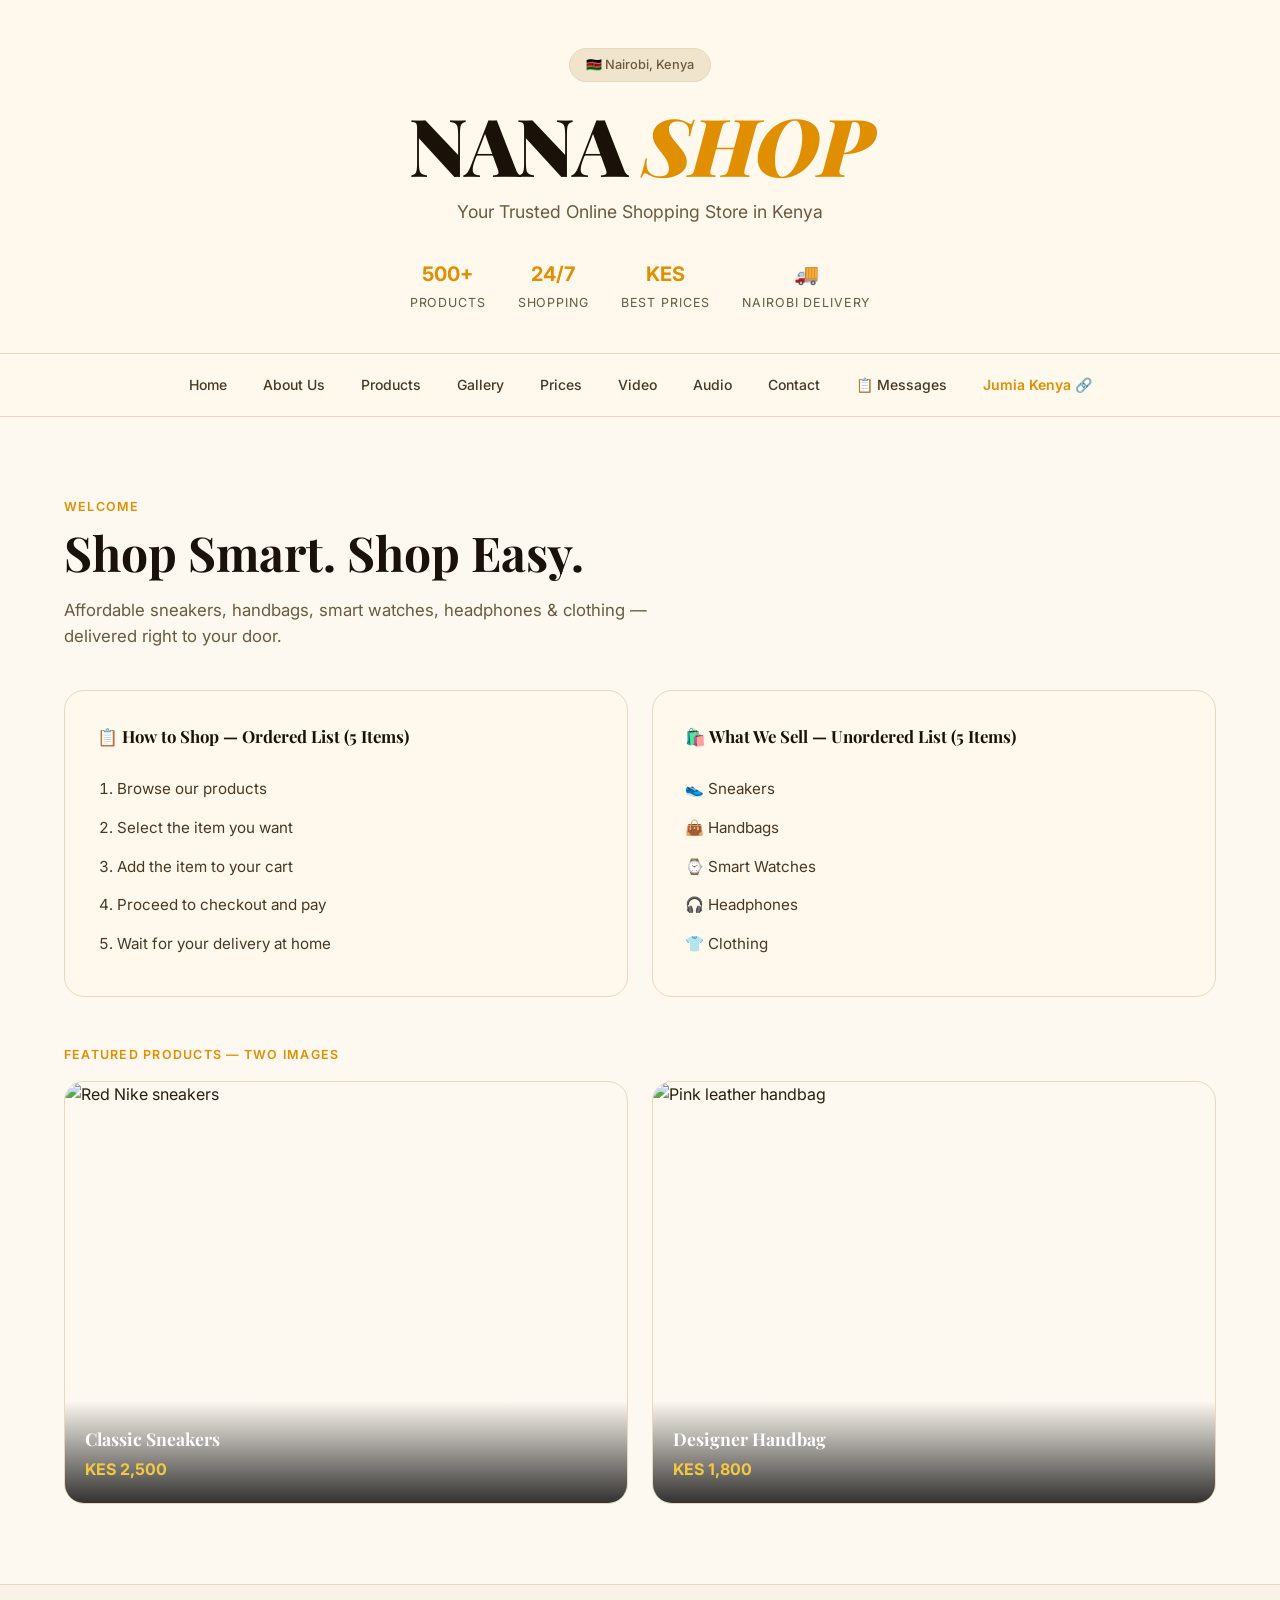
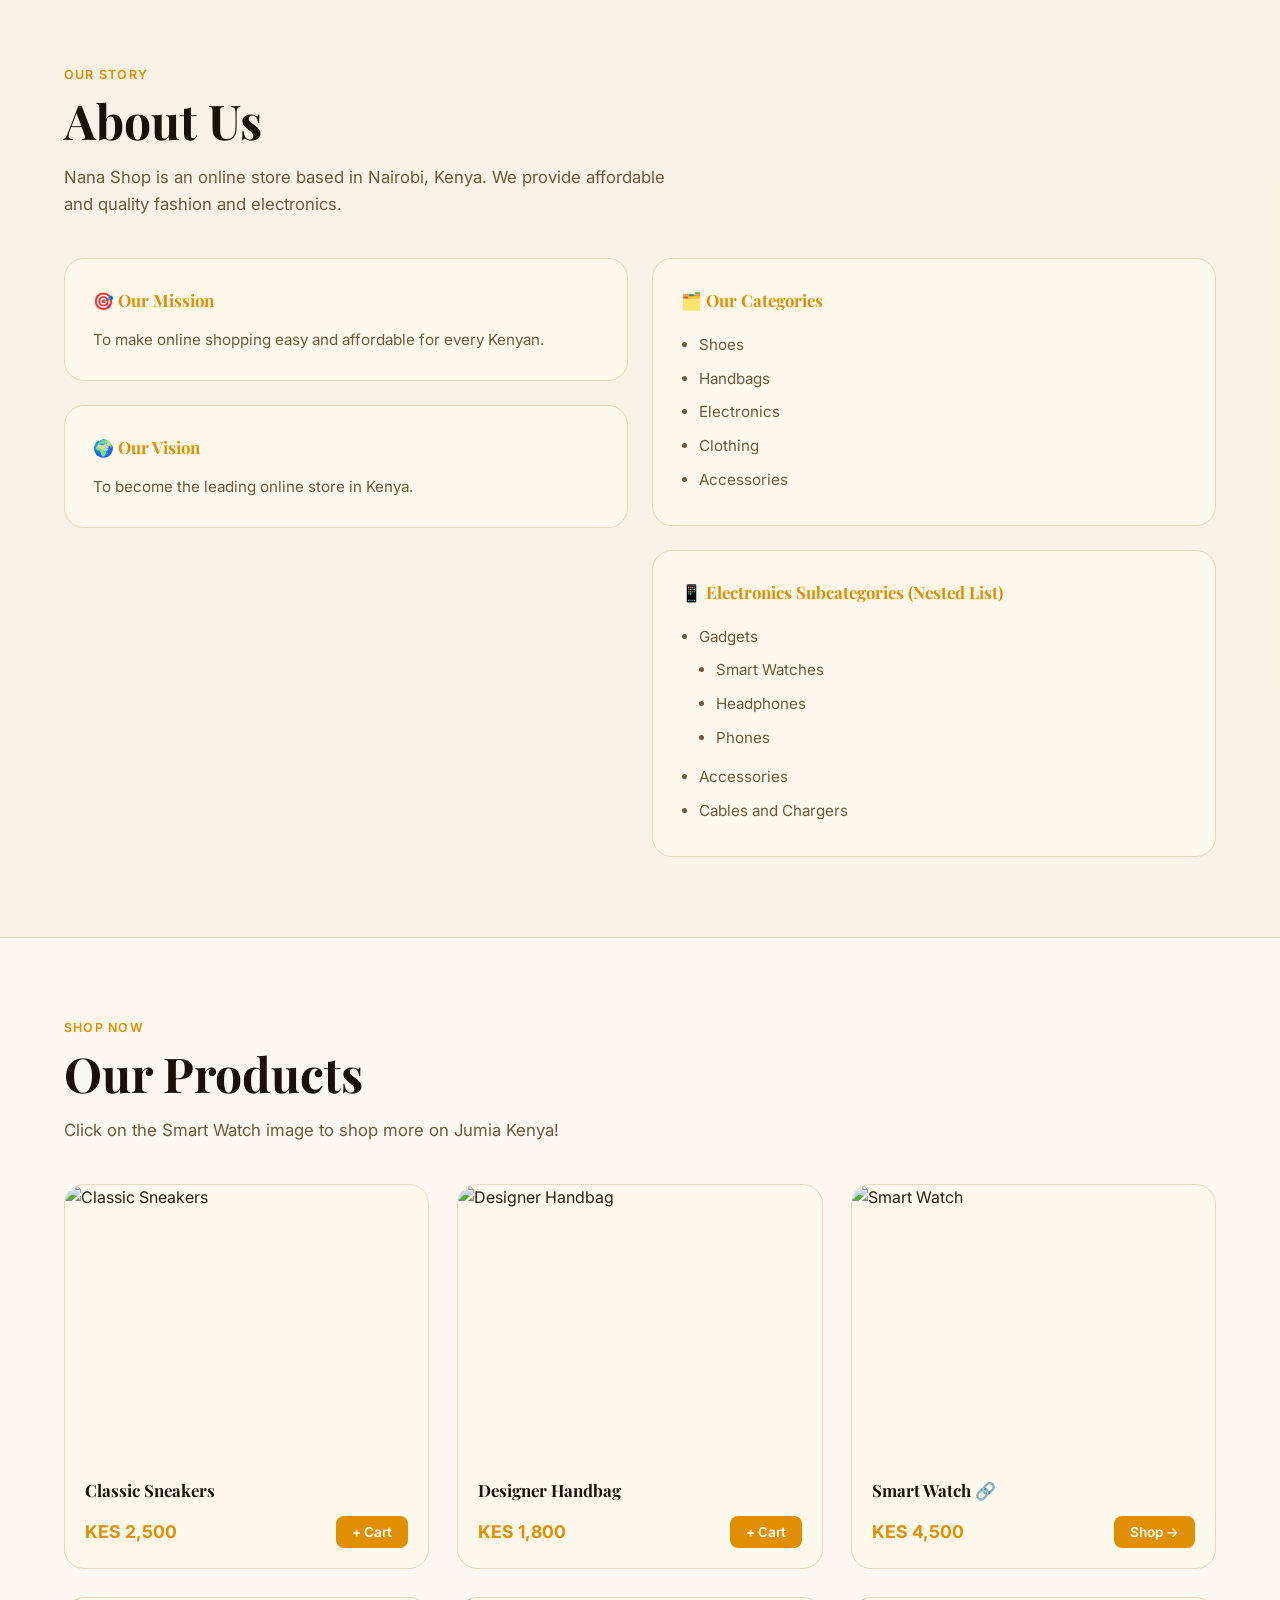
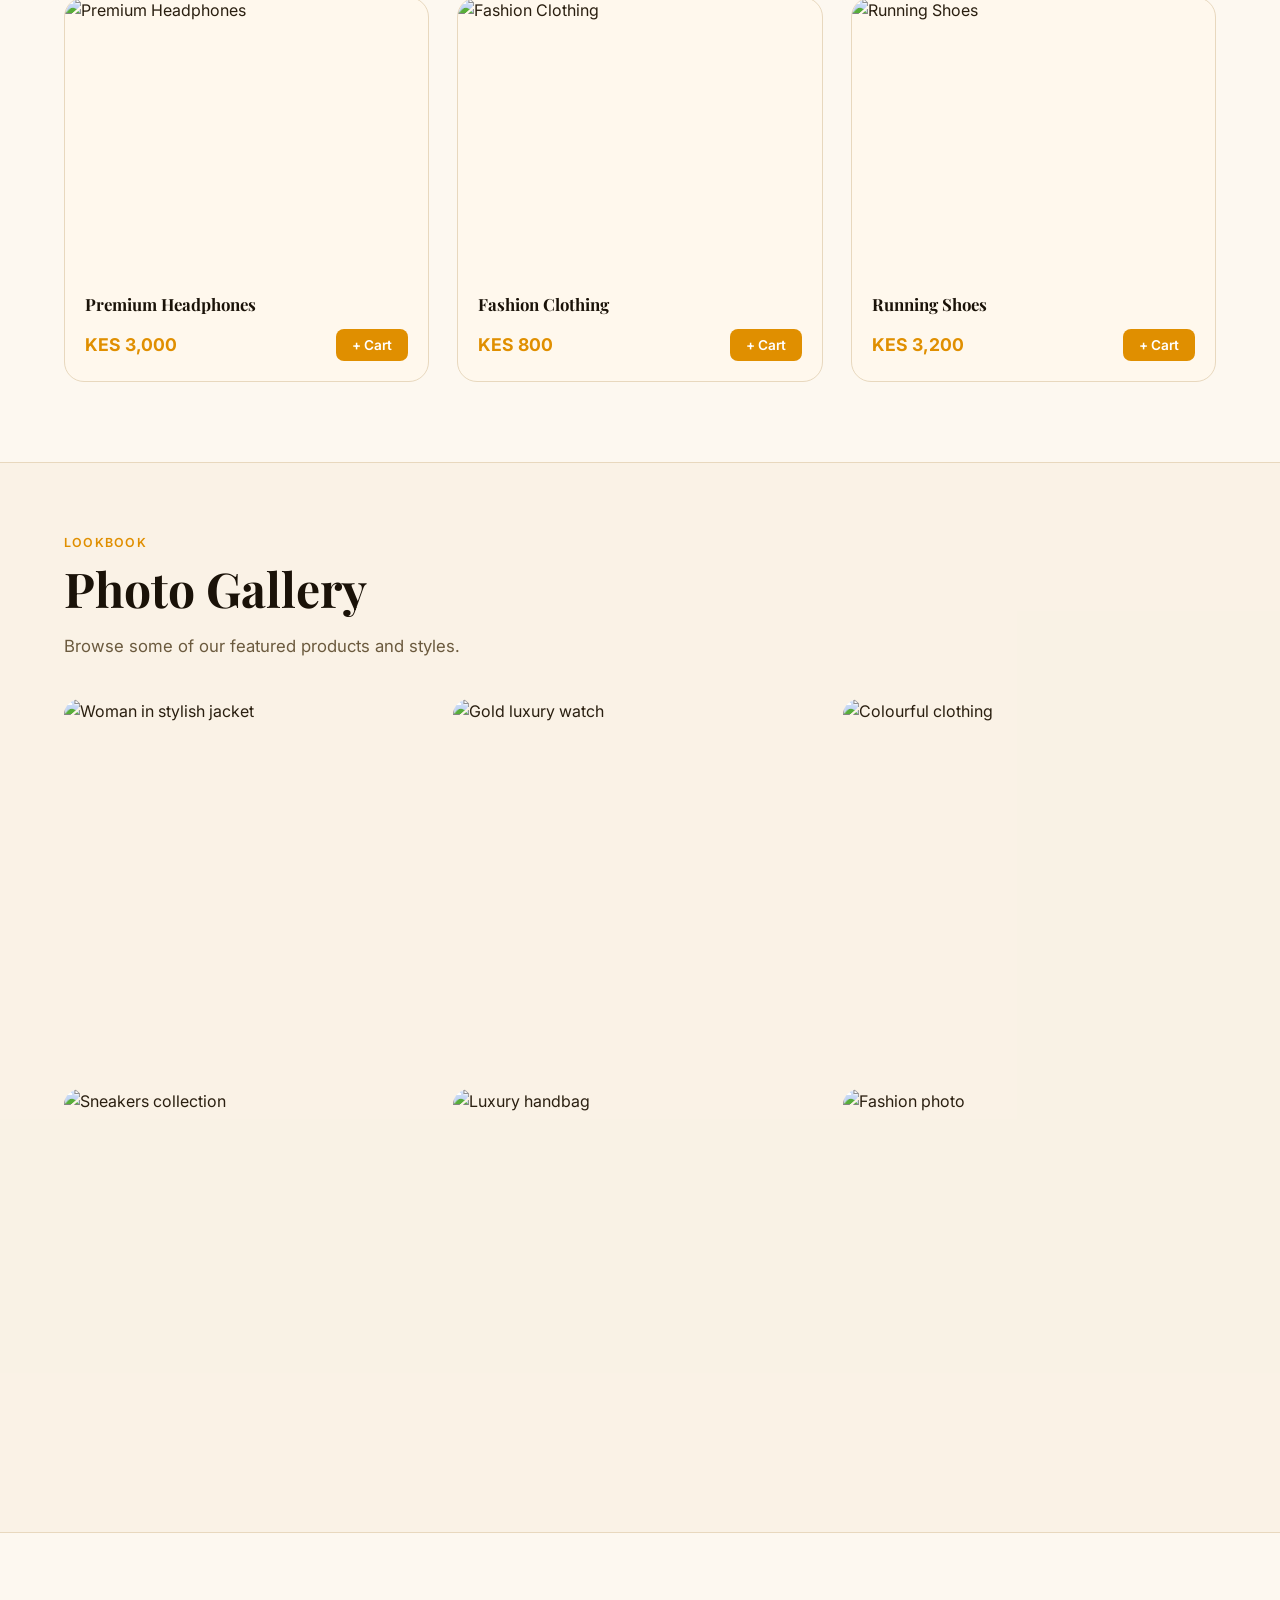
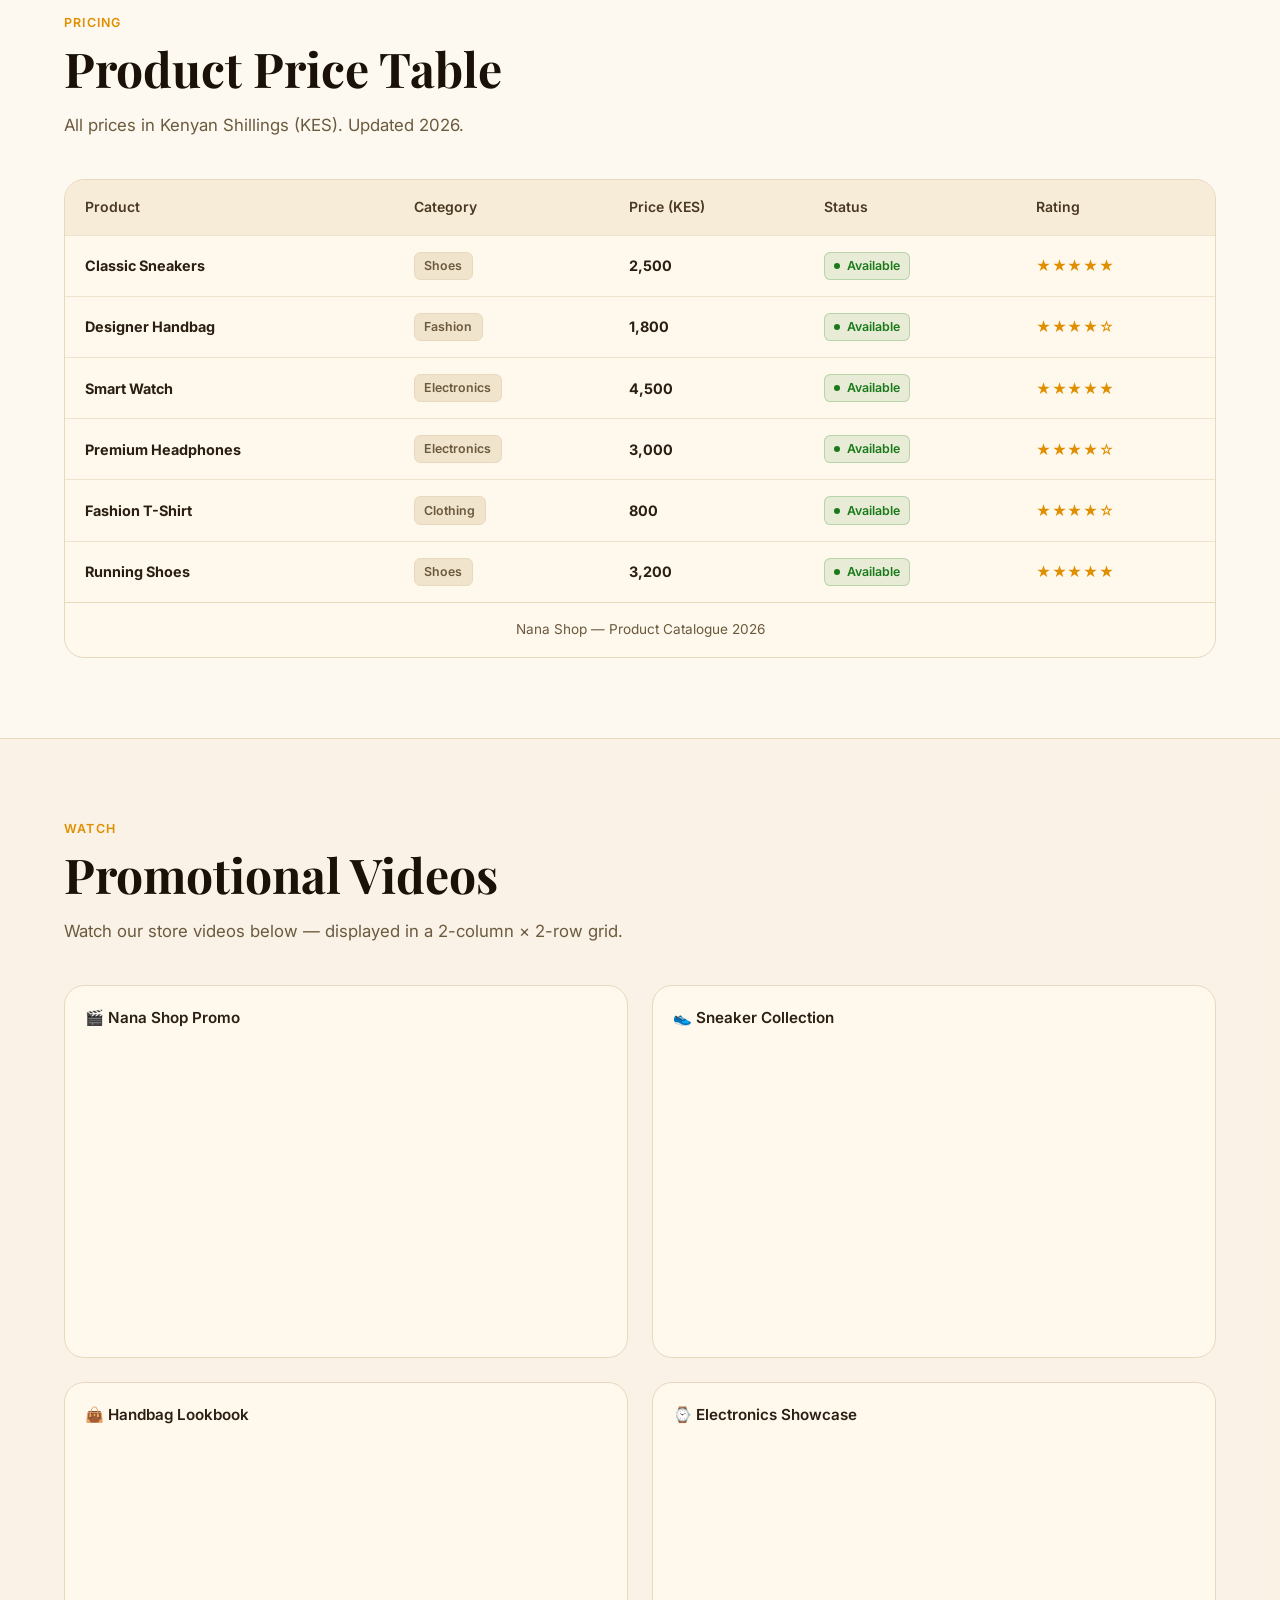
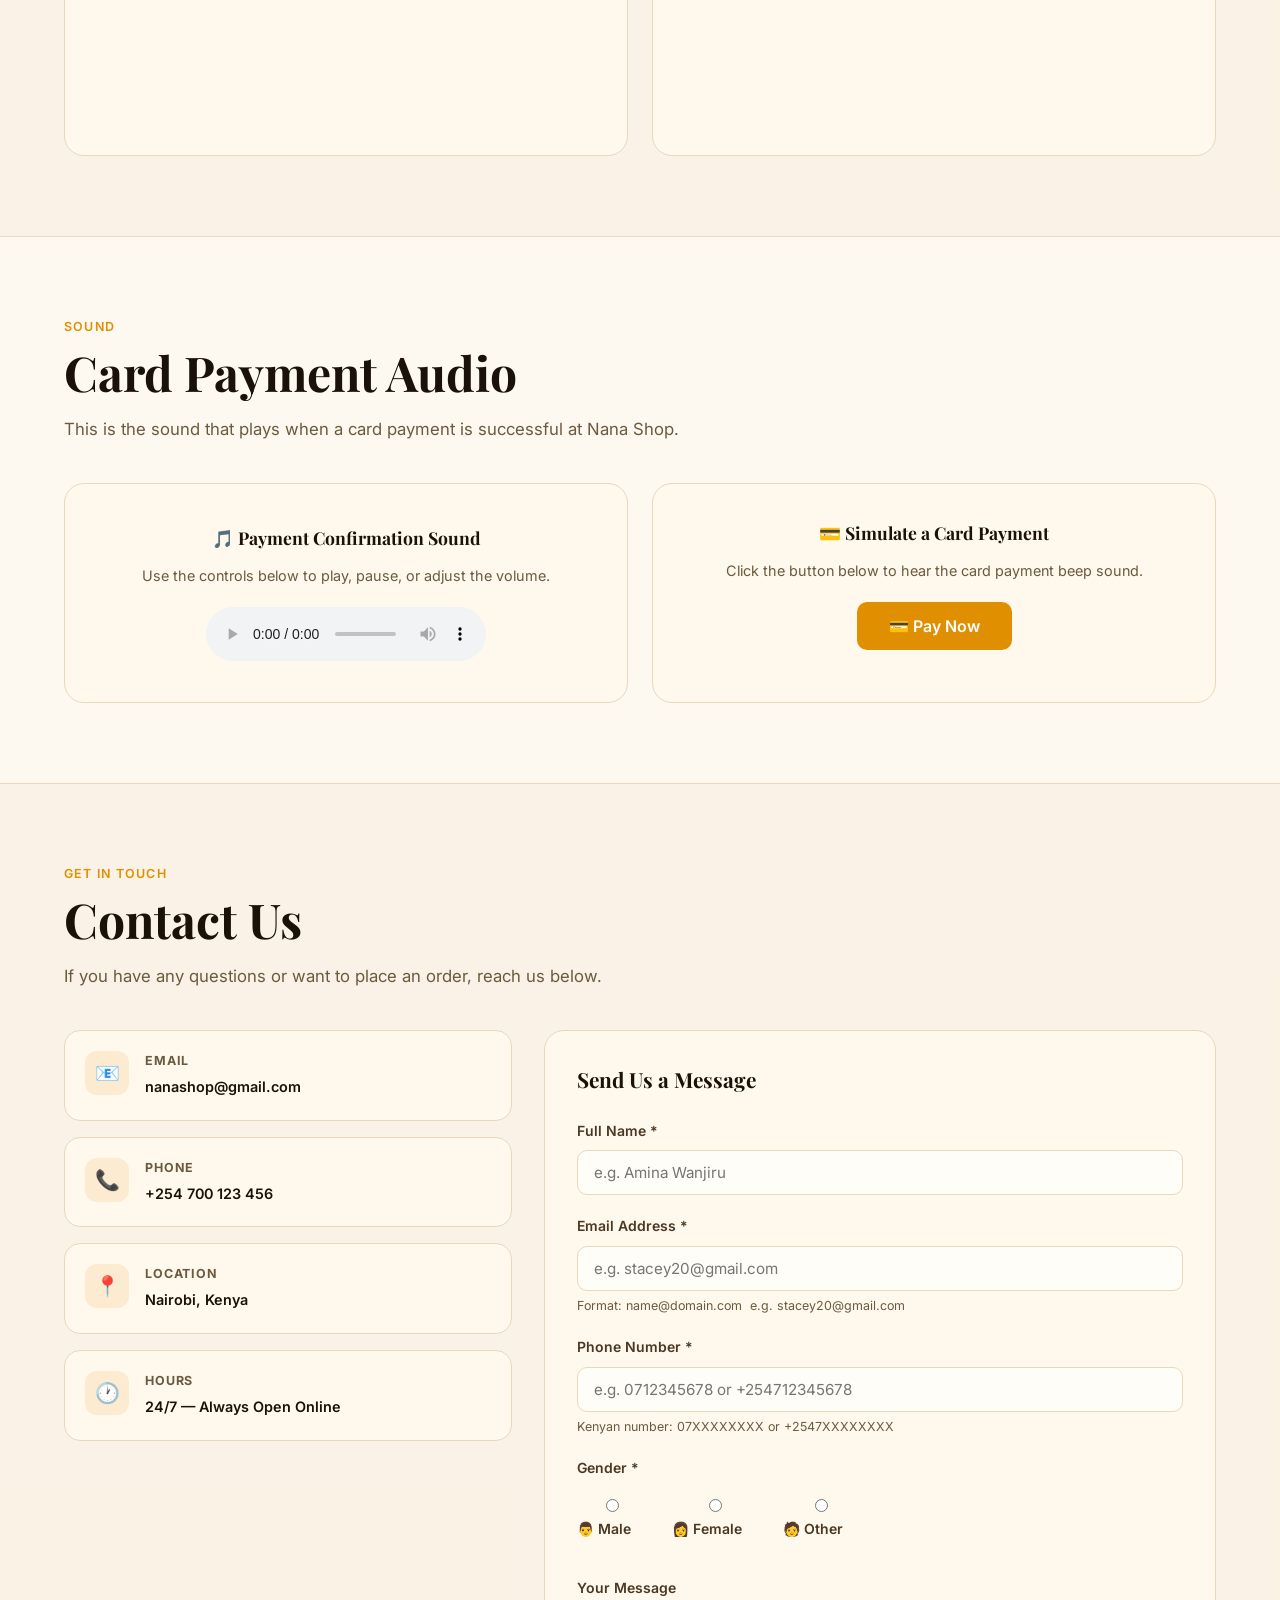
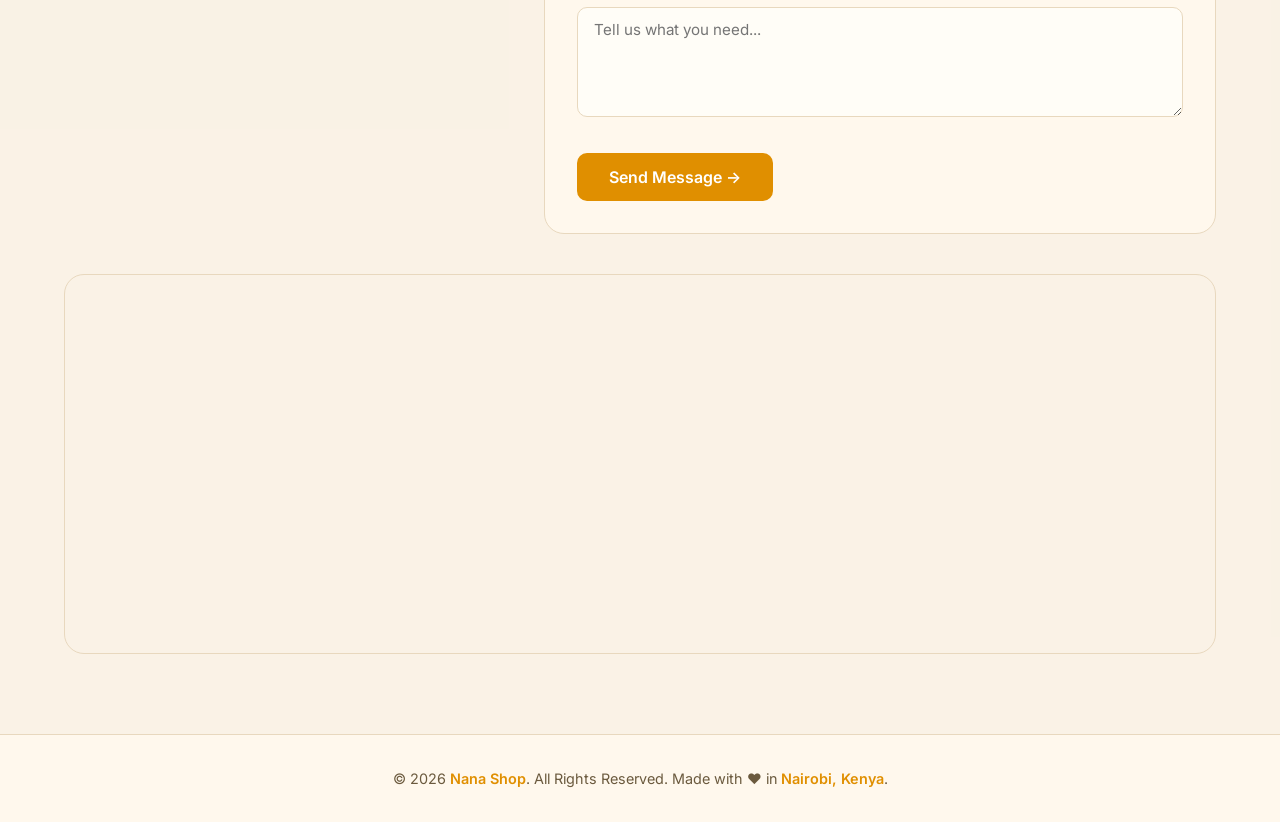
==== index.html @ 3974526e "Update index.html" ====
<!DOCTYPE html>
<html lang="en">
<head>
<meta charset="UTF-8">
<meta name="viewport" content="width=device-width, initial-scale=1.0">
<title>Nana Shop — Kenya's Online Store</title>

<link rel="stylesheet" href="style.css">
<link href="https://fonts.googleapis.com/css2?family=Playfair+Display:wght@700;900&family=Inter:wght@300;400;500;600&display=swap" rel="stylesheet">
</head>
<body>

<!-- WELCOME POPUP -->
<div class="popup-overlay" id="welcomePopup">
  <div class="popup-box">
    <button class="popup-close" onclick="closePopup()">&#10005;</button>
    <div class="popup-icon">🛍️</div>
    <h2>Welcome to Nana Shop!</h2>
    <p>Your trusted online shopping store in Kenya. 🇰🇪<br><br>
      Discover quality sneakers, handbags, electronics &amp; more —
      all delivered to your door in Nairobi.</p>
    <button class="popup-btn" onclick="closePopup()">Start Shopping →</button>
  </div>
</div>

<!-- HEADER -->
<header>
  <div class="header-badge">🇰🇪 Nairobi, Kenya</div>
  <h1>NANA <span>SHOP</span></h1>
  <p>Your Trusted Online Shopping Store in Kenya</p>
  <div class="header-stats">
    <div><strong>500+</strong><span>Products</span></div>
    <div><strong>24/7</strong><span>Shopping</span></div>
    <div><strong>KES</strong><span>Best Prices</span></div>
    <div><strong>🚚</strong><span>Nairobi Delivery</span></div>
  </div>
</header>

<!-- NAVIGATION -->
<nav>
  <div class="nav-inner">
    <a href="#home">Home</a>
    <a href="#about">About Us</a>
    <a href="#products">Products</a>
    <a href="#gallery">Gallery</a>
    <a href="#table-section">Prices</a>
    <a href="#media">Video</a>
    <a href="#audio">Audio</a>
    <a href="#contact">Contact</a>
    <a href="view.html">📋 Messages</a>
    <a href="https://www.jumia.co.ke" target="_blank" class="external">Jumia Kenya 🔗</a>
  </div>
</nav>

<!-- HOME -->
<section id="home">
  <div class="section">
    <div class="section-label">Welcome</div>
    <h2 class="section-title">Shop Smart. Shop Easy.</h2>
    <p class="section-sub">Affordable sneakers, handbags, smart watches, headphones &amp; clothing — delivered right to your door.</p>
    <div class="how-to-shop">
      <div>
        <h3>📋 How to Shop — Ordered List (5 Items)</h3>
        <ol>
          <li>Browse our products</li>
          <li>Select the item you want</li>
          <li>Add the item to your cart</li>
          <li>Proceed to checkout and pay</li>
          <li>Wait for your delivery at home</li>
        </ol>
      </div>
      <div>
        <h3>🛍️ What We Sell — Unordered List (5 Items)</h3>
        <ul>
          <li>👟 Sneakers</li>
          <li>👜 Handbags</li>
          <li>⌚ Smart Watches</li>
          <li>🎧 Headphones</li>
          <li>👕 Clothing</li>
        </ul>
      </div>
    </div>
    <div class="section-label">Featured Products — Two Images</div>
    <div class="featured-grid">
      <div class="featured-card">
        <img src="https://images.unsplash.com/photo-1542291026-7eec264c27ff?w=600&q=80" alt="Red Nike sneakers">
        <div class="featured-card-info">
          <p>Classic Sneakers</p><span class="price-tag">KES 2,500</span>
        </div>
      </div>
      <div class="featured-card">
        <img src="https://images.unsplash.com/photo-1584917865442-de89df76afd3?w=600&q=80" alt="Pink leather handbag">
        <div class="featured-card-info">
          <p>Designer Handbag</p><span class="price-tag">KES 1,800</span>
        </div>
      </div>
    </div>
  </div>
</section>

<hr class="section-divider">

<!-- ABOUT -->
<section id="about">
  <div class="section">
    <div class="section-label">Our Story</div>
    <h2 class="section-title">About Us</h2>
    <p class="section-sub">Nana Shop is an online store based in Nairobi, Kenya. We provide affordable and quality fashion and electronics.</p>
    <div class="about-grid">
      <div>
        <div class="about-card">
          <h3>🎯 Our Mission</h3>
          <p>To make online shopping easy and affordable for every Kenyan.</p>
        </div>
        <div class="about-card">
          <h3>🌍 Our Vision</h3>
          <p>To become the leading online store in Kenya.</p>
        </div>
      </div>
      <div>
        <div class="about-card">
          <h3>🗂️ Our Categories</h3>
          <ul><li>Shoes</li><li>Handbags</li><li>Electronics</li><li>Clothing</li><li>Accessories</li></ul>
        </div>
        <div class="about-card">
          <h3>📱 Electronics Subcategories (Nested List)</h3>
          <ul>
            <li>Gadgets
              <ul class="nested-list">
                <li>Smart Watches</li><li>Headphones</li><li>Phones</li>
              </ul>
            </li>
            <li>Accessories</li>
            <li>Cables and Chargers</li>
          </ul>
        </div>
      </div>
    </div>
  </div>
</section>

<hr class="section-divider">

<!-- PRODUCTS -->
<section id="products">
  <div class="section">
    <div class="section-label">Shop Now</div>
    <h2 class="section-title">Our Products</h2>
    <p class="section-sub">Click on the Smart Watch image to shop more on Jumia Kenya!</p>
    <div class="products-grid">
      <div class="product-card">
        <img src="https://images.unsplash.com/photo-1542291026-7eec264c27ff?w=600&q=80" alt="Classic Sneakers">
        <div class="product-card-body"><p>Classic Sneakers</p>
          <div class="product-meta"><span class="product-price">KES 2,500</span><button class="add-btn">+ Cart</button></div>
        </div>
      </div>
      <div class="product-card">
        <img src="https://images.unsplash.com/photo-1584917865442-de89df76afd3?w=600&q=80" alt="Designer Handbag">
        <div class="product-card-body"><p>Designer Handbag</p>
          <div class="product-meta"><span class="product-price">KES 1,800</span><button class="add-btn">+ Cart</button></div>
        </div>
      </div>
      <a href="https://www.jumia.co.ke/smart-watches/" target="_blank" class="product-card">
        <img src="https://images.unsplash.com/photo-1523275335684-37898b6baf30?w=600&q=80" alt="Smart Watch">
        <div class="product-card-body"><p>Smart Watch 🔗</p>
          <div class="product-meta"><span class="product-price">KES 4,500</span><button class="add-btn">Shop →</button></div>
        </div>
      </a>
      <div class="product-card">
        <img src="https://images.unsplash.com/photo-1505740420928-5e560c06d30e?w=600&q=80" alt="Premium Headphones">
        <div class="product-card-body"><p>Premium Headphones</p>
          <div class="product-meta"><span class="product-price">KES 3,000</span><button class="add-btn">+ Cart</button></div>
        </div>
      </div>
      <div class="product-card">
        <img src="https://images.unsplash.com/photo-1512436991641-6745cdb1723f?w=600&q=80" alt="Fashion Clothing">
        <div class="product-card-body"><p>Fashion Clothing</p>
          <div class="product-meta"><span class="product-price">KES 800</span><button class="add-btn">+ Cart</button></div>
        </div>
      </div>
      <div class="product-card">
        <img src="https://images.unsplash.com/photo-1491553895911-0055eca6402d?w=600&q=80" alt="Running Shoes">
        <div class="product-card-body"><p>Running Shoes</p>
          <div class="product-meta"><span class="product-price">KES 3,200</span><button class="add-btn">+ Cart</button></div>
        </div>
      </div>
    </div>
  </div>
</section>

<hr class="section-divider">

<!-- GALLERY -->
<section id="gallery">
  <div class="section gallery-section">
    <div class="section-label">Lookbook</div>
    <h2 class="section-title">Photo Gallery</h2>
    <p class="section-sub">Browse some of our featured products and styles.</p>
    <div class="photo-gallery">
      <img src="https://images.unsplash.com/photo-1521335629791-ce4aec67dd49?w=600&q=80" alt="Woman in stylish jacket">
      <img src="https://images.unsplash.com/photo-1523275335684-37898b6baf30?w=600&q=80" alt="Gold luxury watch">
      <img src="https://images.unsplash.com/photo-1512436991641-6745cdb1723f?w=600&q=80" alt="Colourful clothing">
      <img src="https://images.unsplash.com/photo-1511551203524-9a24350a5771?w=600&q=80" alt="Sneakers collection">
      <img src="https://images.unsplash.com/photo-1519741497674-611481863552?w=600&q=80" alt="Luxury handbag">
      <img src="https://images.unsplash.com/photo-1526170375885-4d8ecf77b99f?w=600&q=80" alt="Fashion photo">
    </div>
  </div>
</section>

<hr class="section-divider">

<!-- PRICE TABLE -->
<section id="table-section">
  <div class="section">
    <div class="section-label">Pricing</div>
    <h2 class="section-title">Product Price Table</h2>
    <p class="section-sub">All prices in Kenyan Shillings (KES). Updated 2026.</p>
    <div class="table-wrapper">
      <table>
        <caption>Nana Shop — Product Catalogue 2026</caption>
        <thead>
          <tr><th>Product</th><th>Category</th><th>Price (KES)</th><th>Status</th><th>Rating</th></tr>
        </thead>
        <tbody>
          <tr><td><strong>Classic Sneakers</strong></td><td><span class="cat-pill">Shoes</span></td><td><strong>2,500</strong></td><td><span class="status-badge">Available</span></td><td><span class="stars">★★★★★</span></td></tr>
          <tr><td><strong>Designer Handbag</strong></td><td><span class="cat-pill">Fashion</span></td><td><strong>1,800</strong></td><td><span class="status-badge">Available</span></td><td><span class="stars">★★★★☆</span></td></tr>
          <tr><td><strong>Smart Watch</strong></td><td><span class="cat-pill">Electronics</span></td><td><strong>4,500</strong></td><td><span class="status-badge">Available</span></td><td><span class="stars">★★★★★</span></td></tr>
          <tr><td><strong>Premium Headphones</strong></td><td><span class="cat-pill">Electronics</span></td><td><strong>3,000</strong></td><td><span class="status-badge">Available</span></td><td><span class="stars">★★★★☆</span></td></tr>
          <tr><td><strong>Fashion T-Shirt</strong></td><td><span class="cat-pill">Clothing</span></td><td><strong>800</strong></td><td><span class="status-badge">Available</span></td><td><span class="stars">★★★★☆</span></td></tr>
          <tr><td><strong>Running Shoes</strong></td><td><span class="cat-pill">Shoes</span></td><td><strong>3,200</strong></td><td><span class="status-badge">Available</span></td><td><span class="stars">★★★★★</span></td></tr>
        </tbody>
      </table>
    </div>
  </div>
</section>

<hr class="section-divider">

<!-- VIDEO -->
<section id="media">
  <div class="section">
    <div class="section-label">Watch</div>
    <h2 class="section-title">Promotional Videos</h2>
    <p class="section-sub">Watch our store videos below — displayed in a 2-column × 2-row grid.</p>
    <div class="video-grid">
      <div class="video-card">
        <div class="video-label">🎬 Nana Shop Promo</div>
        <iframe src="https://www.youtube.com/embed/3DdJ1JynG8M" title="Online Shopping" allowfullscreen></iframe>
      </div>
      <div class="video-card">
        <div class="video-label">👟 Sneaker Collection</div>
        <iframe src="https://www.youtube.com/embed/hoV0ObF1XjE" title="Fashion Collection" allowfullscreen></iframe>
      </div>
      <div class="video-card">
        <div class="video-label">👜 Handbag Lookbook</div>
        <iframe src="https://www.youtube.com/embed/99KQJzj7Dkg" title="Accessories Collection" allowfullscreen></iframe>
      </div>
      <div class="video-card">
        <div class="video-label">⌚ Electronics Showcase</div>
        <iframe src="https://www.youtube.com/embed/O_K5RVD_mqc" title="Electronics Showcase" allowfullscreen></iframe>
      </div>
    </div>
  </div>
</section>

<hr class="section-divider">

<!-- AUDIO -->
<section id="audio">
  <div class="section">
    <div class="section-label">Sound</div>
    <h2 class="section-title">Card Payment Audio</h2>
    <p class="section-sub">This is the sound that plays when a card payment is successful at Nana Shop.</p>
    <div class="audio-grid">
      <div class="audio-card">
        <h3>🎵 Payment Confirmation Sound</h3>
        <p>Use the controls below to play, pause, or adjust the volume.</p>
        <audio controls>
          <source src="https://www.soundjay.com/misc/sounds/cash-register-1.mp3" type="audio/mpeg">
          Your browser does not support the audio element.
        </audio>
      </div>
      <div class="audio-card">
        <h3>💳 Simulate a Card Payment</h3>
        <p>Click the button below to hear the card payment beep sound.</p>
        <button class="pay-btn" onclick="playPaymentSound()">💳 Pay Now</button>
        <div id="payment-msg">✅ Payment Successful! Thank you for shopping at Nana Shop.</div>
      </div>
    </div>
  </div>
</section>

<hr class="section-divider">

<!-- CONTACT -->
<section id="contact">
  <div class="section">
    <div class="section-label">Get In Touch</div>
    <h2 class="section-title">Contact Us</h2>
    <p class="section-sub">If you have any questions or want to place an order, reach us below.</p>
    <div class="contact-grid">
      <div class="contact-info">
        <div class="contact-item">
          <div class="contact-icon">📧</div>
          <div><strong>Email</strong><span>nanashop@gmail.com</span></div>
        </div>
        <div class="contact-item">
          <div class="contact-icon">📞</div>
          <div><strong>Phone</strong><span>+254 700 123 456</span></div>
        </div>
        <div class="contact-item">
          <div class="contact-icon">📍</div>
          <div><strong>Location</strong><span>Nairobi, Kenya</span></div>
        </div>
        <div class="contact-item">
          <div class="contact-icon">🕐</div>
          <div><strong>Hours</strong><span>24/7 — Always Open Online</span></div>
        </div>
      </div>
      <div class="contact-form">
        <h3>Send Us a Message</h3>
        <div class="form-group">
          <label for="fname">Full Name *</label>
          <input type="text" id="fname" placeholder="e.g. Amina Wanjiru" oninput="validateName()">
          <div class="field-error" id="fname-error">❌ Name must be at least 2 characters long.</div>
        </div>
        <div class="form-group">
          <label for="femail">Email Address *</label>
          <input type="email" id="femail" placeholder="e.g. stacey20@gmail.com" oninput="validateEmail()">
          <div class="field-hint">Format: name@domain.com &nbsp;e.g. stacey20@gmail.com</div>
          <div class="field-error" id="femail-error">❌ Please enter a valid email like stacey20@gmail.com</div>
        </div>
        <div class="form-group">
          <label for="fphone">Phone Number *</label>
          <input type="tel" id="fphone" placeholder="e.g. 0712345678 or +254712345678" oninput="validatePhone()">
          <div class="field-hint">Kenyan number: 07XXXXXXXX or +2547XXXXXXXX</div>
          <div class="field-error" id="fphone-error">❌ Enter a valid Kenyan phone number e.g. 0712345678</div>
        </div>
        <div class="form-group">
          <label>Gender *</label>
          <div class="gender-group">
            <label class="gender-option"><input type="radio" name="gender" value="Male"> 👨 Male</label>
            <label class="gender-option"><input type="radio" name="gender" value="Female"> 👩 Female</label>
            <label class="gender-option"><input type="radio" name="gender" value="Other"> 🧑 Other</label>
          </div>
          <div class="field-error" id="fgender-error">❌ Please select your gender.</div>
        </div>
        <div class="form-group">
          <label for="fmessage">Your Message</label>
          <textarea id="fmessage" placeholder="Tell us what you need..."></textarea>
        </div>
        <button class="submit-btn" onclick="submitForm()">Send Message →</button>
        <div class="form-success" id="form-success">🎉 Message sent successfully! We will get back to you within 24 hours.</div>
      </div>
    </div>
    <div class="map-wrapper">
      <iframe src="https://maps.google.com/maps?q=Nairobi+CBD+Kenya&t=&z=14&ie=UTF8&iwloc=&output=embed"
              title="Nana Shop Location in Nairobi Kenya"></iframe>
    </div>
  </div>
</section>

<!-- FOOTER -->
<footer>
  <p>&#169; 2026 <span>Nana Shop</span>. All Rights Reserved. Made with &#10084;&#65039; in <span>Nairobi, Kenya</span>.</p>
</footer>

<script src="https://cdn.jsdelivr.net/npm/@supabase/supabase-js"></script>
<script src="script.js"></script>
</body>
</html>
---- style.css ----
*, *::before, *::after { box-sizing: border-box; margin: 0; padding: 0; }
html { scroll-behavior: smooth; }
body { font-family: 'Inter', sans-serif; background-color: #fdf8f0; color: #2a1f10; line-height: 1.6; }
img { display: block; width: 100%; object-fit: cover; }
a { text-decoration: none; color: inherit; }

/* POPUP */
.popup-overlay { display: none; position: fixed; inset: 0; z-index: 999; background: rgba(0,0,0,0.65); backdrop-filter: blur(4px); align-items: center; justify-content: center; padding: 1rem; }
.popup-box { background: #fffdf7; border-radius: 1.25rem; padding: 2.5rem 2rem; max-width: 440px; width: 100%; text-align: center; position: relative; box-shadow: 0 25px 60px rgba(0,0,0,0.25); }
.popup-close { position: absolute; top: 1rem; right: 1rem; background: none; border: none; font-size: 1.1rem; cursor: pointer; color: #888; }
.popup-close:hover { color: #2a1f10; }
.popup-icon { font-size: 2rem; margin-bottom: 1rem; }
.popup-box h2 { font-family: 'Playfair Display', serif; font-size: 1.75rem; margin-bottom: 0.75rem; color: #1a1208; }
.popup-box p { color: #6b5a3e; font-size: 0.95rem; margin-bottom: 1.75rem; line-height: 1.7; }
.popup-btn { display: block; width: 100%; background: #e08f00; color: #fff; border: none; border-radius: 0.625rem; padding: 0.875rem 2rem; font-family: 'Inter', sans-serif; font-size: 1rem; font-weight: 600; cursor: pointer; transition: background 0.2s, transform 0.15s; }
.popup-btn:hover { background: #c97e00; transform: translateY(-1px); }

/* HEADER */
header { background: #fff8ed; border-bottom: 1px solid #e8d8be; text-align: center; padding: 3rem 1rem 2.5rem; }
.header-badge { display: inline-block; background: #f0e4cc; border: 1px solid #e8d8be; border-radius: 2rem; padding: 0.35rem 1rem; font-size: 0.8rem; font-weight: 500; margin-bottom: 1.25rem; color: #6b5a3e; }
header h1 { font-family: 'Playfair Display', serif; font-size: clamp(2.75rem, 8vw, 5rem); font-weight: 900; letter-spacing: -0.02em; line-height: 1.05; margin-bottom: 0.75rem; color: #1a1208; }
header h1 span { color: #e08f00; font-style: italic; }
header > p { color: #6b5a3e; font-size: 1.1rem; margin-bottom: 2rem; }
.header-stats { display: flex; flex-wrap: wrap; justify-content: center; gap: 2rem; }
.header-stats div { display: flex; flex-direction: column; align-items: center; gap: 0.2rem; }
.header-stats strong { font-size: 1.25rem; font-weight: 700; color: #e08f00; }
.header-stats span { color: #6b5a3e; font-size: 0.78rem; text-transform: uppercase; letter-spacing: 0.07em; }

/* NAV */
nav { position: sticky; top: 0; z-index: 100; background: rgba(255,248,237,0.95); border-bottom: 1px solid #e8d8be; backdrop-filter: blur(10px); }
.nav-inner { display: flex; flex-wrap: wrap; align-items: center; justify-content: center; gap: 0.25rem 1.25rem; padding: 0.875rem 1.5rem; max-width: 1200px; margin: 0 auto; }
.nav-inner a { font-size: 0.875rem; font-weight: 500; color: #4a3822; padding: 0.375rem 0.5rem; border-radius: 0.4rem; transition: color 0.2s, background 0.2s; }
.nav-inner a:hover { color: #e08f00; background: rgba(224,143,0,0.08); }
.nav-inner a.external { color: #e08f00; font-weight: 600; }

/* SECTIONS */
.section-divider { border: none; border-top: 1px solid #e8d8be; margin: 0; }
.section { max-width: 1200px; margin: 0 auto; padding: 5rem 1.5rem; }
.gallery-section { padding-top: 70px; padding-bottom: 70px; }
.section-label { color: #e08f00; font-size: 0.78rem; font-weight: 600; text-transform: uppercase; letter-spacing: 0.1em; margin-bottom: 0.5rem; }
.section-title { font-family: 'Playfair Display', serif; font-size: clamp(2rem, 5vw, 3rem); font-weight: 700; color: #1a1208; margin-bottom: 1rem; line-height: 1.15; }
.section-sub { color: #6b5a3e; font-size: 1.05rem; max-width: 620px; margin-bottom: 2.5rem; }

/* HOME */
.how-to-shop { display: grid; grid-template-columns: 1fr 1fr; gap: 1.5rem; margin-bottom: 3rem; }
.how-to-shop > div { background: #fff8ed; border: 1px solid #e8d8be; border-radius: 1.25rem; padding: 2rem; }
.how-to-shop h3 { font-family: 'Playfair Display', serif; font-size: 1.05rem; font-weight: 700; margin-bottom: 1.25rem; color: #1a1208; }
.how-to-shop ol { padding-left: 1.25rem; list-style: decimal; }
.how-to-shop ul { list-style: none; padding-left: 0; }
.how-to-shop li { padding: 0.45rem 0; color: #4a3822; font-size: 0.95rem; }
.featured-grid { display: grid; grid-template-columns: 1fr 1fr; gap: 1.5rem; margin-top: 1rem; }
.featured-card { border-radius: 1.25rem; overflow: hidden; border: 1px solid #e8d8be; position: relative; }
.featured-card img { aspect-ratio: 4/3; transition: transform 0.5s ease; }
.featured-card:hover img { transform: scale(1.05); }
.featured-card-info { position: absolute; bottom: 0; left: 0; right: 0; background: linear-gradient(to top, rgba(0,0,0,0.8), transparent); padding: 1.5rem 1.25rem 1.25rem; color: #fff; }
.featured-card-info p { font-family: 'Playfair Display', serif; font-size: 1.1rem; font-weight: 700; margin-bottom: 0.25rem; }
.price-tag { color: #f5c842; font-weight: 700; font-size: 1rem; }

/* ABOUT */
#about { background: rgba(240,228,204,0.3); }
.about-grid { display: grid; grid-template-columns: 1fr 1fr; gap: 1.5rem; }
.about-card { background: #fff8ed; border: 1px solid #e8d8be; border-radius: 1.25rem; padding: 1.75rem; margin-bottom: 1.5rem; }
.about-card:last-child { margin-bottom: 0; }
.about-card h3 { font-family: 'Playfair Display', serif; font-size: 1.05rem; font-weight: 700; color: #e08f00; margin-bottom: 0.875rem; }
.about-card p, .about-card li { color: #6b5a3e; font-size: 0.95rem; }
.about-card ul { padding-left: 1.1rem; list-style: disc; }
.about-card li { padding: 0.3rem 0; }
.nested-list { padding-left: 16px; margin-top: 4px; }

/* PRODUCTS */
.products-grid { display: grid; grid-template-columns: repeat(3,1fr); gap: 1.75rem; }
.product-card { background: #fff8ed; border: 1px solid #e8d8be; border-radius: 1.25rem; overflow: hidden; display: flex; flex-direction: column; transition: transform 0.3s, box-shadow 0.3s; text-decoration: none; color: inherit; }
.product-card:hover { transform: translateY(-4px); box-shadow: 0 16px 40px rgba(0,0,0,0.1); }
.product-card img { aspect-ratio: 4/3; transition: transform 0.5s ease; }
.product-card:hover img { transform: scale(1.04); }
.product-card-body { padding: 1.25rem; flex: 1; display: flex; flex-direction: column; }
.product-card-body p { font-family: 'Playfair Display', serif; font-size: 1.05rem; font-weight: 700; margin-bottom: 0.75rem; color: #1a1208; }
.product-meta { display: flex; align-items: center; justify-content: space-between; margin-top: auto; }
.product-price { font-size: 1.1rem; font-weight: 700; color: #e08f00; }
.add-btn { background: #e08f00; color: #fff; border: none; border-radius: 0.5rem; padding: 0.5rem 1rem; font-size: 0.85rem; font-weight: 600; cursor: pointer; font-family: 'Inter', sans-serif; transition: background 0.2s, transform 0.15s; }
.add-btn:hover { background: #c97e00; transform: scale(1.04); }

/* GALLERY */
#gallery { background: rgba(240,228,204,0.3); }
.photo-gallery { display: grid; grid-template-columns: repeat(3,1fr); gap: 1rem; }
.photo-gallery img { aspect-ratio: 1/1; border-radius: 1rem; object-fit: cover; transition: transform 0.5s ease; }
.photo-gallery img:hover { transform: scale(1.04); }

/* TABLE */
.table-wrapper { border-radius: 1.25rem; overflow: hidden; border: 1px solid #e8d8be; background: #fff8ed; overflow-x: auto; }
table { width: 100%; border-collapse: collapse; text-align: left; }
caption { caption-side: bottom; padding: 1rem; font-size: 0.85rem; color: #6b5a3e; border-top: 1px solid #e8d8be; text-align: center; }
thead tr { background: rgba(240,228,204,0.6); }
thead th { padding: 1rem 1.25rem; font-size: 0.875rem; font-weight: 600; color: #4a3822; }
tbody tr { border-top: 1px solid #f0e4cc; transition: background 0.15s; }
tbody tr:hover { background: rgba(240,228,204,0.4); }
tbody td { padding: 1rem 1.25rem; font-size: 0.9rem; color: #2a1f10; }
.cat-pill { display: inline-block; background: #f0e4cc; border: 1px solid #e8d8be; border-radius: 0.4rem; padding: 0.2rem 0.6rem; font-size: 0.775rem; font-weight: 600; color: #6b5a3e; }
.status-badge { display: inline-flex; align-items: center; gap: 0.4rem; background: rgba(34,139,34,0.1); border: 1px solid rgba(34,139,34,0.25); border-radius: 0.4rem; padding: 0.2rem 0.6rem; font-size: 0.775rem; font-weight: 600; color: #1a7a1a; }
.status-badge::before { content: ''; display: inline-block; width: 6px; height: 6px; border-radius: 50%; background: #1a7a1a; }
.stars { color: #e08f00; letter-spacing: 0.05em; }

/* VIDEO */
#media { background: rgba(240,228,204,0.3); }
.video-grid { display: grid; grid-template-columns: 1fr 1fr; gap: 1.5rem; }
.video-card { background: #fff8ed; border: 1px solid #e8d8be; border-radius: 1.25rem; padding: 1.25rem; }
.video-label { font-weight: 600; font-size: 0.95rem; margin-bottom: 0.85rem; color: #2a1f10; }
.video-card iframe { width: 100%; aspect-ratio: 16/9; border: none; border-radius: 0.75rem; display: block; }

/* AUDIO */
.audio-grid { display: grid; grid-template-columns: 1fr 1fr; gap: 1.5rem; }
.audio-card { background: #fff8ed; border: 1px solid #e8d8be; border-radius: 1.25rem; padding: 2rem; text-align: center; display: flex; flex-direction: column; align-items: center; justify-content: center; min-height: 220px; }
.audio-card h3 { font-family: 'Playfair Display', serif; font-size: 1.1rem; margin-bottom: 0.75rem; color: #1a1208; }
.audio-card p { color: #6b5a3e; font-size: 0.9rem; margin-bottom: 1.25rem; }
audio { width: 100%; max-width: 280px; }
.pay-btn { background: #e08f00; color: #fff; border: none; border-radius: 0.625rem; padding: 0.875rem 2rem; font-family: 'Inter', sans-serif; font-size: 1rem; font-weight: 600; cursor: pointer; transition: background 0.2s, transform 0.15s; margin-bottom: 1rem; }
.pay-btn:hover { background: #c97e00; transform: translateY(-1px); }
#payment-msg { display: none; background: rgba(34,139,34,0.1); border: 1px solid rgba(34,139,34,0.25); border-radius: 0.5rem; padding: 0.625rem 1rem; font-size: 0.875rem; font-weight: 600; color: #1a7a1a; }

/* CONTACT */
#contact { background: rgba(240,228,204,0.3); }
.contact-grid { display: grid; grid-template-columns: 2fr 3fr; gap: 2rem; margin-bottom: 2.5rem; }
.contact-info { display: flex; flex-direction: column; gap: 1rem; }
.contact-item { display: flex; align-items: flex-start; gap: 1rem; background: #fff8ed; border: 1px solid #e8d8be; border-radius: 1rem; padding: 1.25rem; }
.contact-icon { font-size: 1.25rem; width: 2.75rem; height: 2.75rem; background: rgba(224,143,0,0.12); border-radius: 0.75rem; display: flex; align-items: center; justify-content: center; flex-shrink: 0; }
.contact-item strong { display: block; font-size: 0.78rem; color: #6b5a3e; text-transform: uppercase; letter-spacing: 0.07em; margin-bottom: 0.2rem; }
.contact-item span { font-weight: 600; color: #1a1208; font-size: 0.9rem; }
.contact-form { background: #fff8ed; border: 1px solid #e8d8be; border-radius: 1.25rem; padding: 2rem; }
.contact-form h3 { font-family: 'Playfair Display', serif; font-size: 1.3rem; margin-bottom: 1.5rem; color: #1a1208; }
.form-group { margin-bottom: 1.25rem; }
.form-group label { display: block; font-size: 0.875rem; font-weight: 600; color: #4a3822; margin-bottom: 0.5rem; }
.form-group input, .form-group textarea { width: 100%; border: 1.5px solid #e8d8be; border-radius: 0.625rem; padding: 0.75rem 1rem; font-family: 'Inter', sans-serif; font-size: 0.95rem; color: #2a1f10; background: #fffdf7; outline: none; transition: border-color 0.2s, box-shadow 0.2s; }
.form-group input:focus, .form-group textarea:focus { border-color: #e08f00; box-shadow: 0 0 0 3px rgba(224,143,0,0.15); }
.form-group input.valid { border-color: #1a7a1a; }
.form-group input.invalid { border-color: #cc2200; }
.form-group textarea { min-height: 110px; resize: vertical; }
.field-hint { font-size: 0.78rem; color: #6b5a3e; margin-top: 0.35rem; }
.field-error { display: none; font-size: 0.8rem; color: #cc2200; margin-top: 0.35rem; font-weight: 500; }
.gender-group { display: flex; gap: 1.5rem; flex-wrap: wrap; padding: 0.5rem 0; }
.gender-option { display: flex; align-items: center; gap: 0.4rem; font-size: 0.9rem; font-weight: 500; cursor: pointer; color: #4a3822; }
.gender-option input[type="radio"] { accent-color: #e08f00; }
.submit-btn { background: #e08f00; color: #fff; border: none; border-radius: 0.625rem; padding: 0.875rem 2rem; font-family: 'Inter', sans-serif; font-size: 1rem; font-weight: 600; cursor: pointer; transition: background 0.2s, transform 0.15s; margin-top: 0.5rem; }
.submit-btn:hover { background: #c97e00; transform: translateY(-1px); }
.form-success { display: none; background: rgba(34,139,34,0.1); border: 1px solid rgba(34,139,34,0.25); border-radius: 0.5rem; padding: 0.75rem 1rem; font-size: 0.875rem; font-weight: 600; color: #1a7a1a; margin-top: 1rem; }

/* MAP */
.map-wrapper { border-radius: 1.25rem; overflow: hidden; border: 1px solid #e8d8be; height: 380px; }
.map-wrapper iframe { width: 100%; height: 100%; border: none; display: block; }

/* FOOTER */
footer { background: #fff8ed; border-top: 1px solid #e8d8be; text-align: center; padding: 2rem 1rem; font-size: 0.9rem; color: #6b5a3e; }
footer span { color: #e08f00; font-weight: 600; }

/* RESPONSIVE */
@media (max-width: 768px) {
  .how-to-shop, .featured-grid, .about-grid, .video-grid, .audio-grid { grid-template-columns: 1fr; }
  .products-grid { grid-template-columns: 1fr 1fr; }
  .contact-grid { grid-template-columns: 1fr; }
}
@media (max-width: 480px) {
  .products-grid { grid-template-columns: 1fr; }
  .photo-gallery { grid-template-columns: 1fr 1fr; }
}
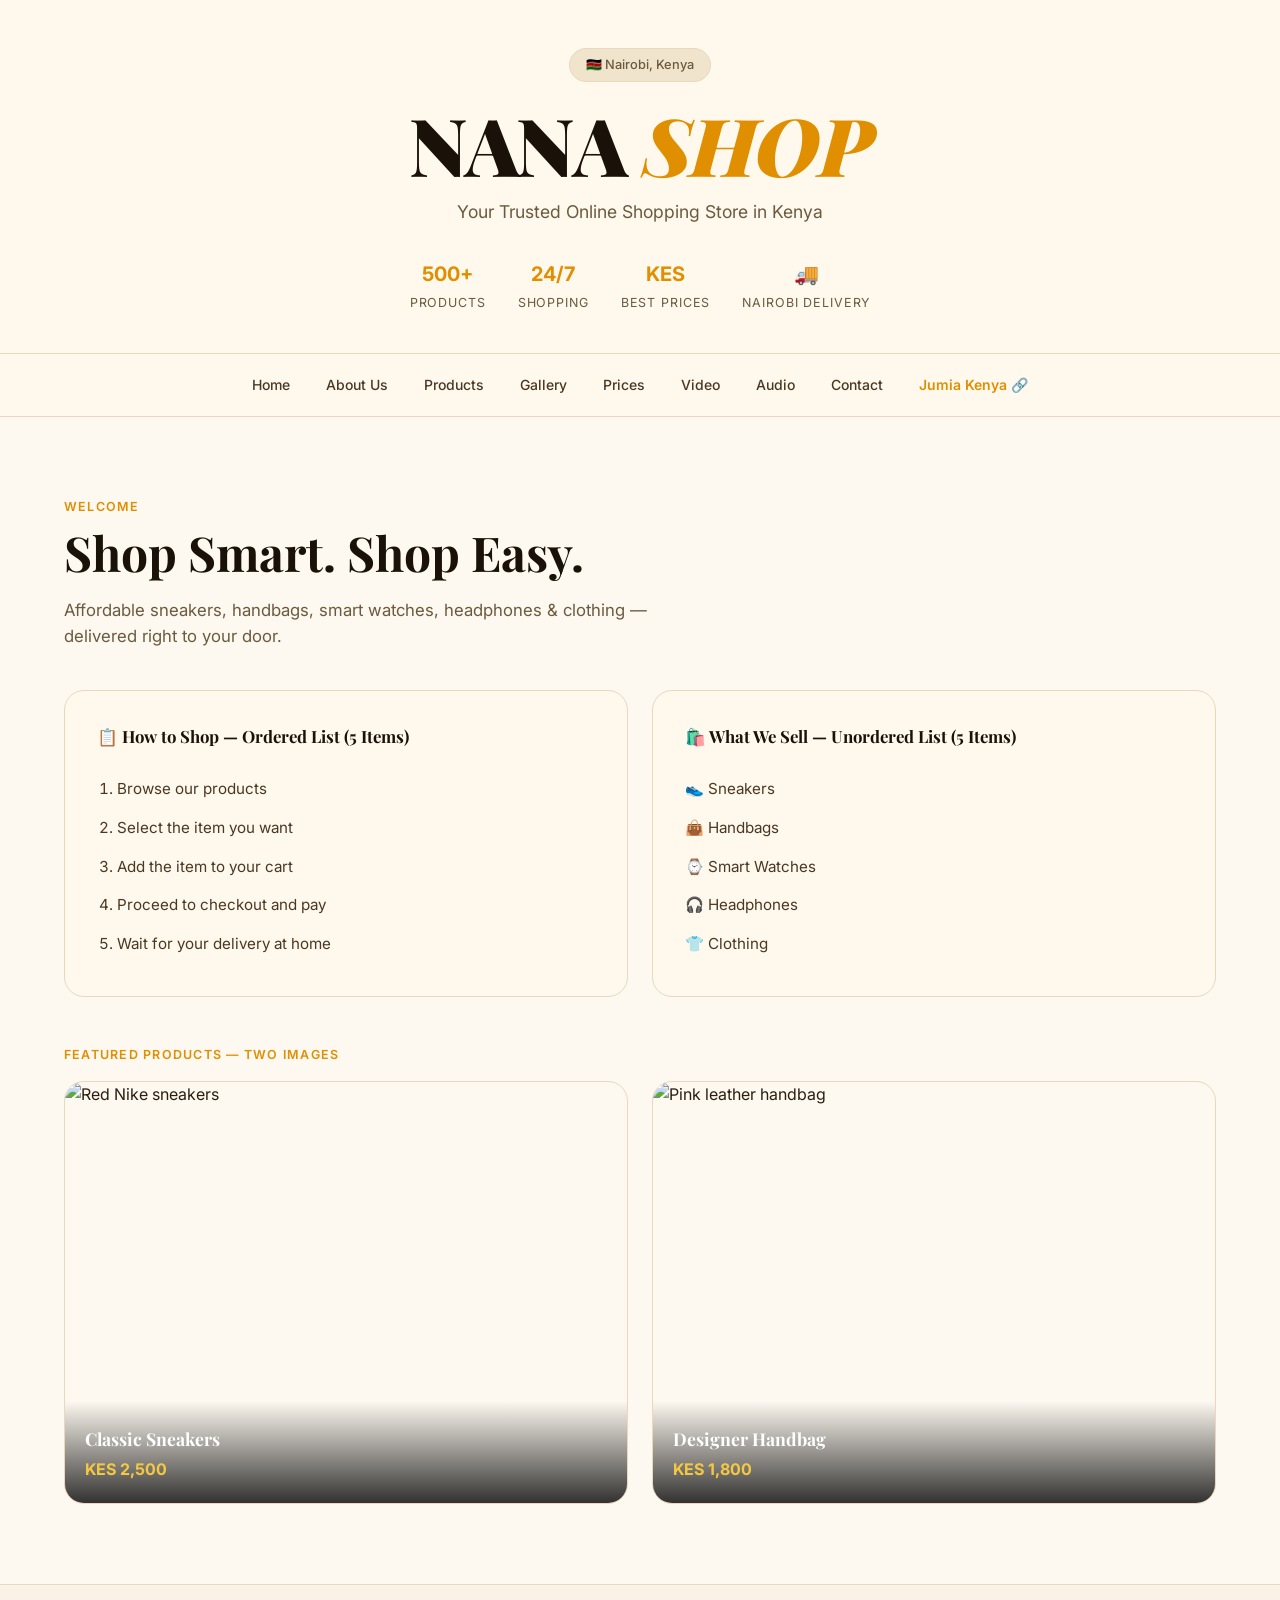
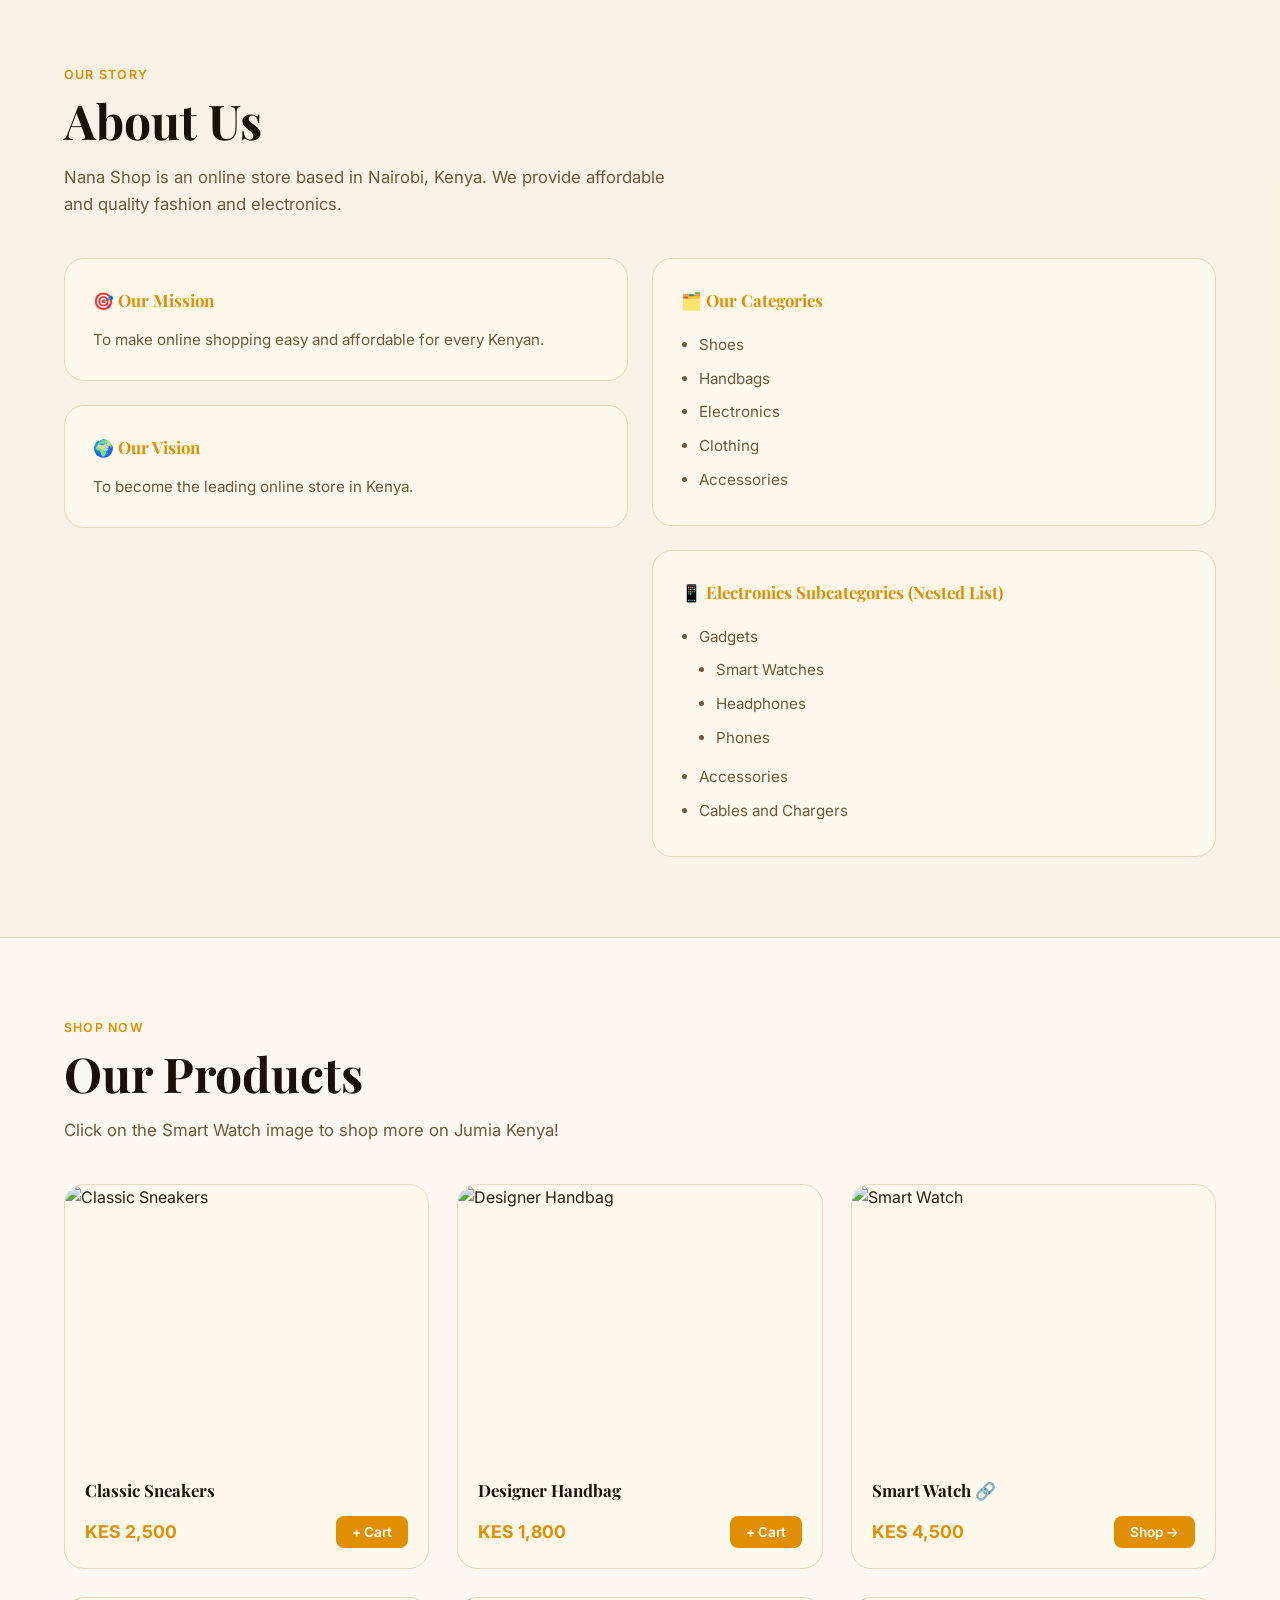
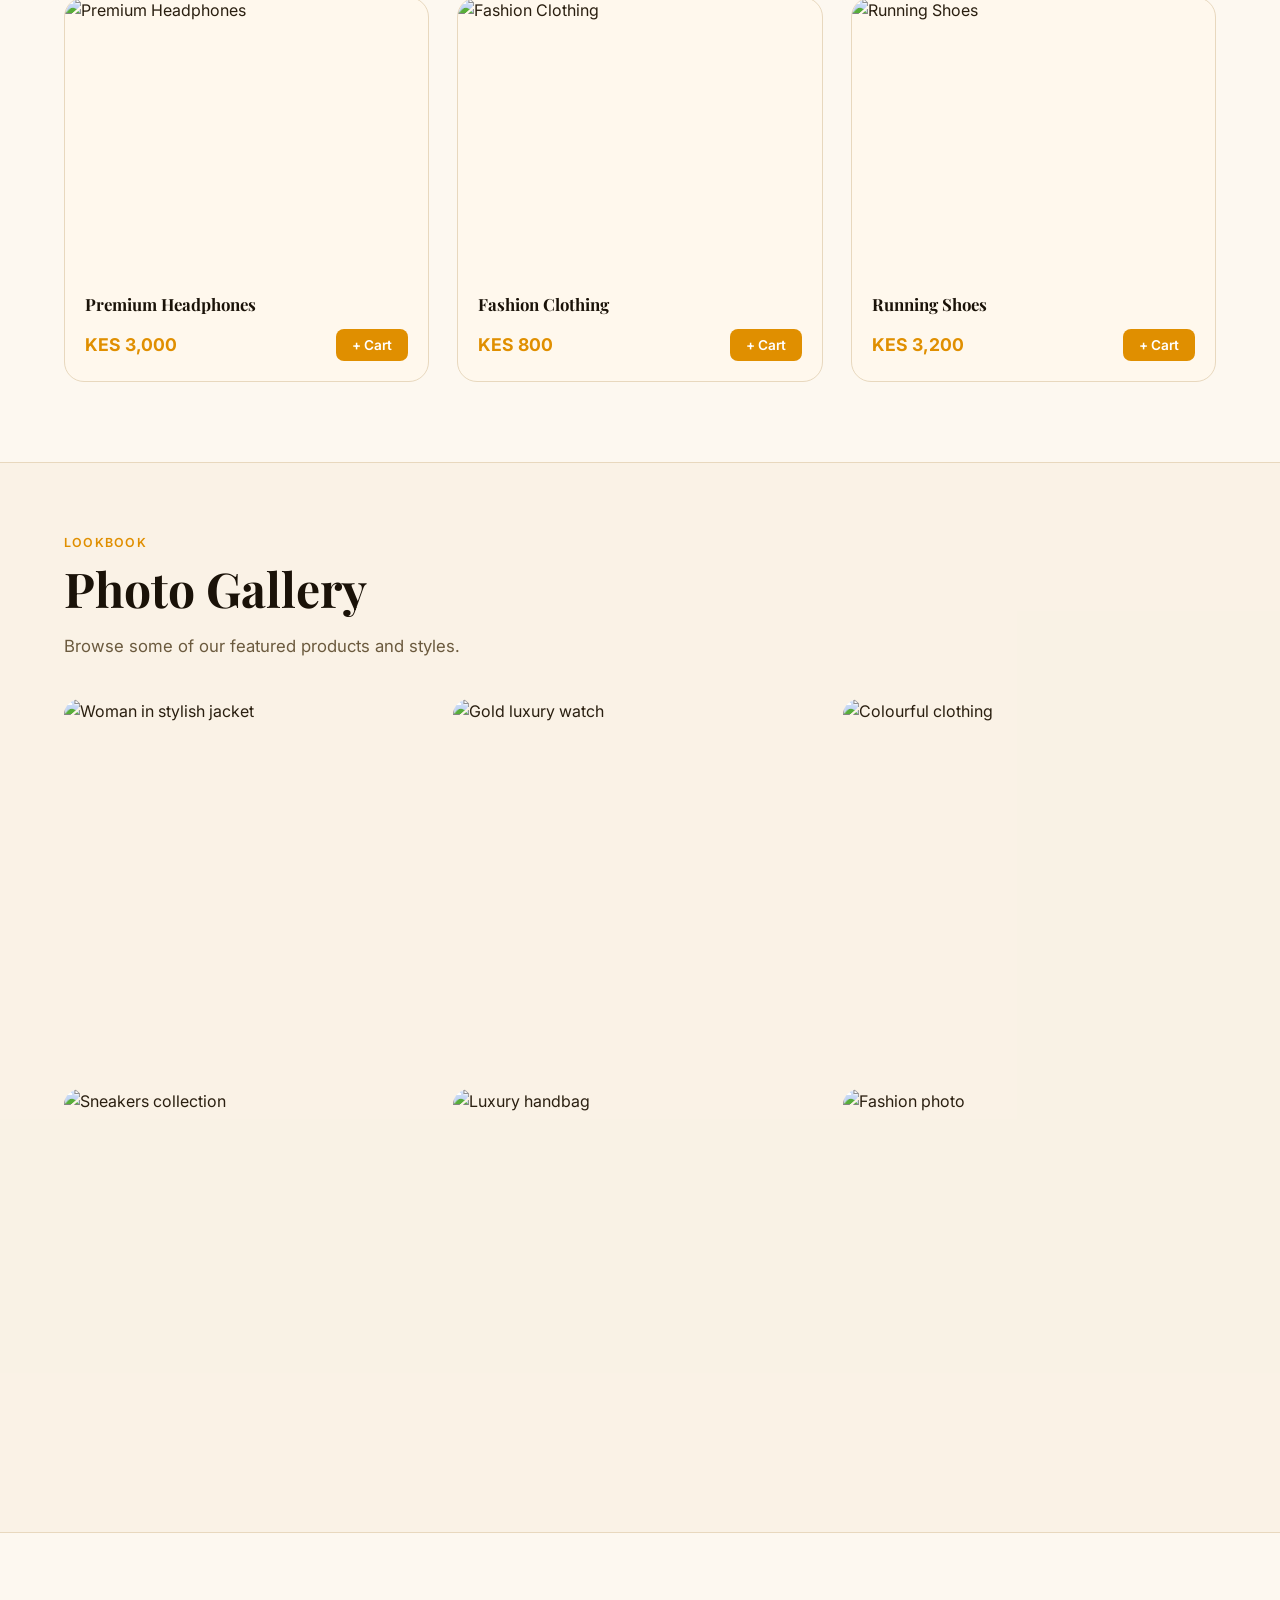
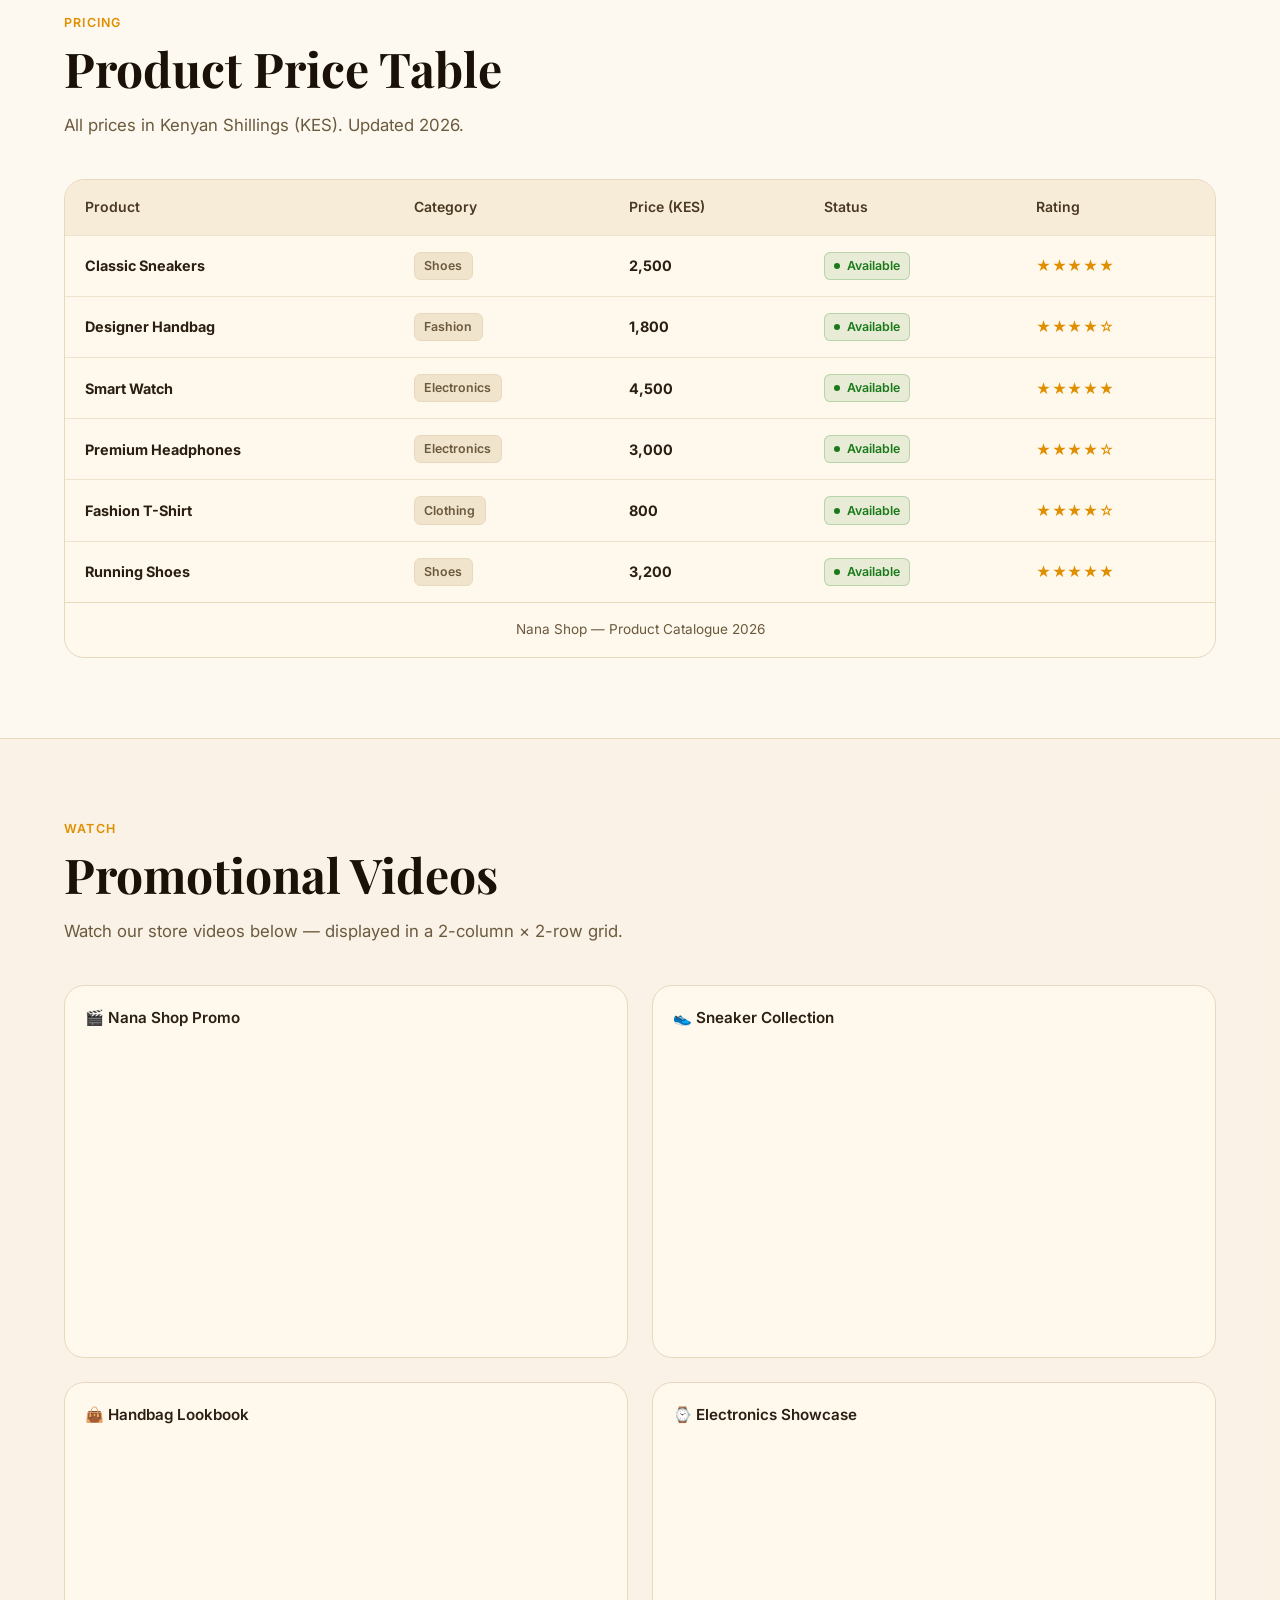
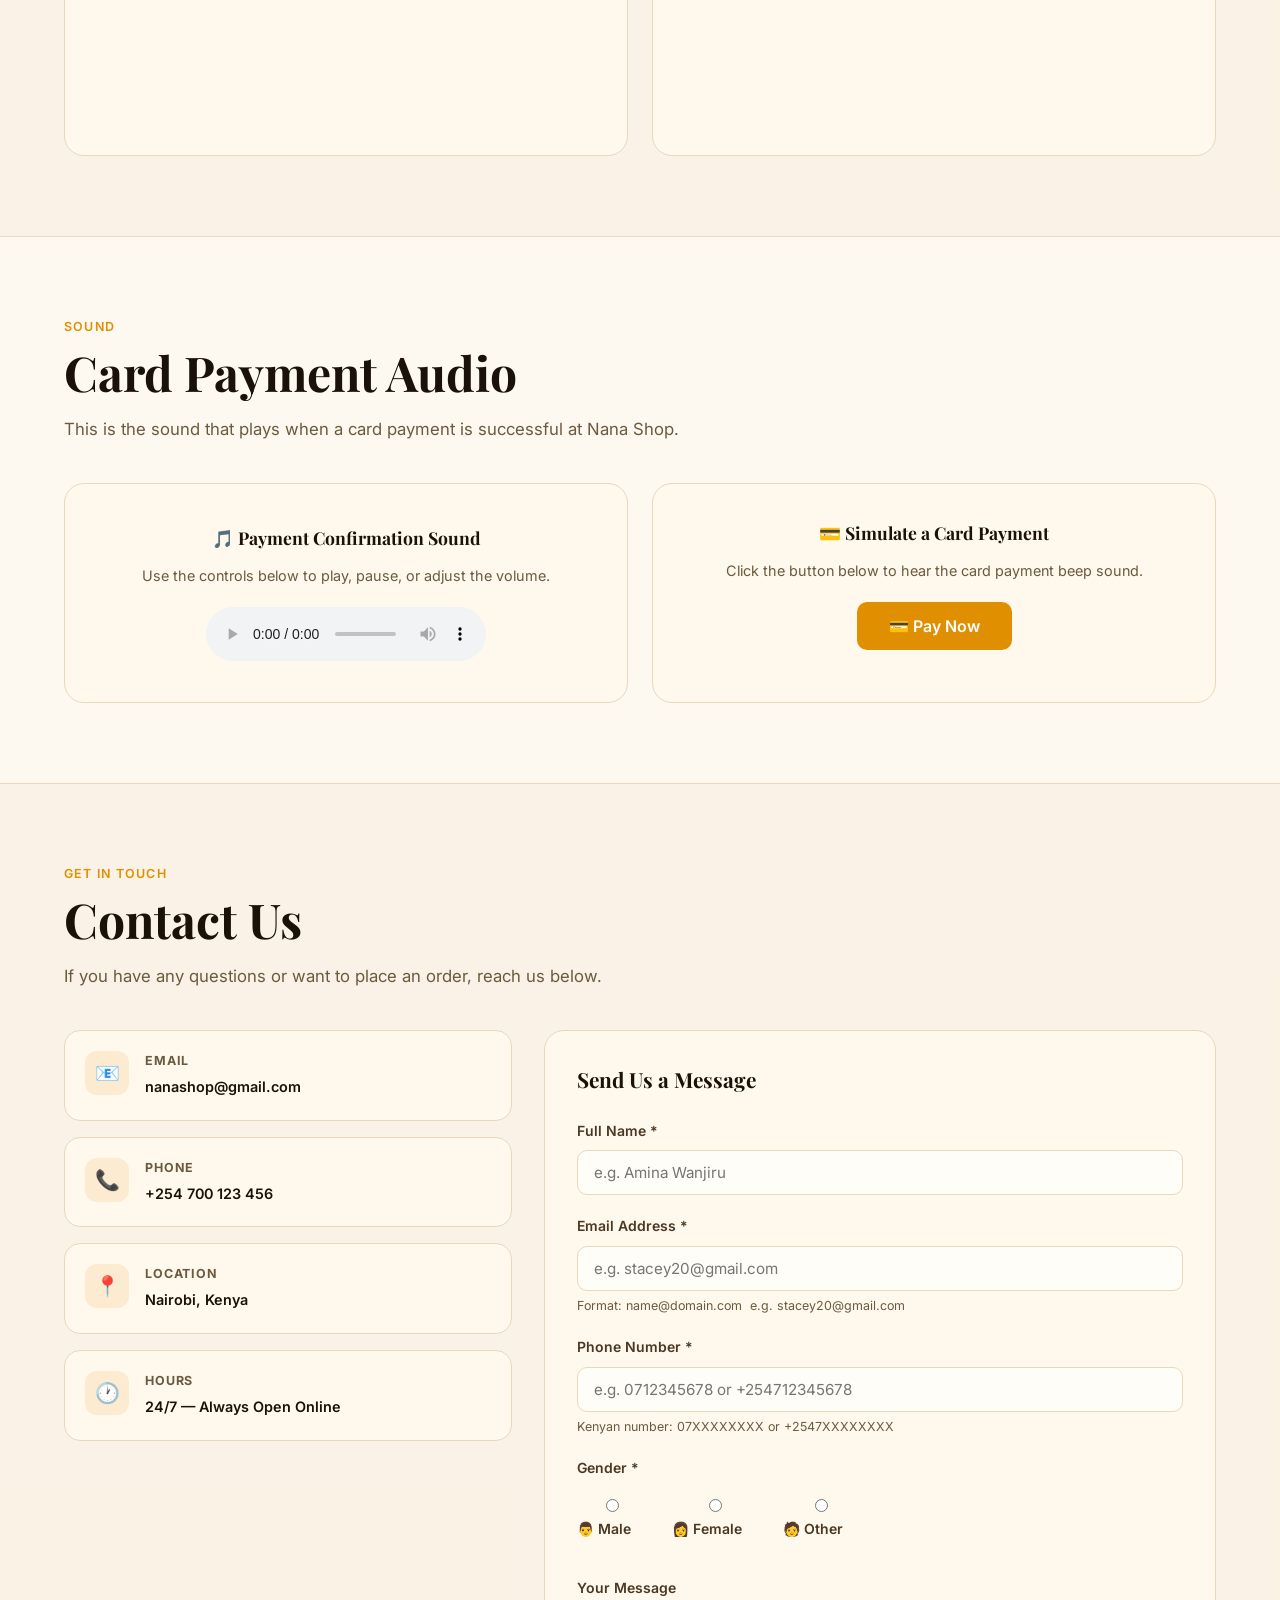
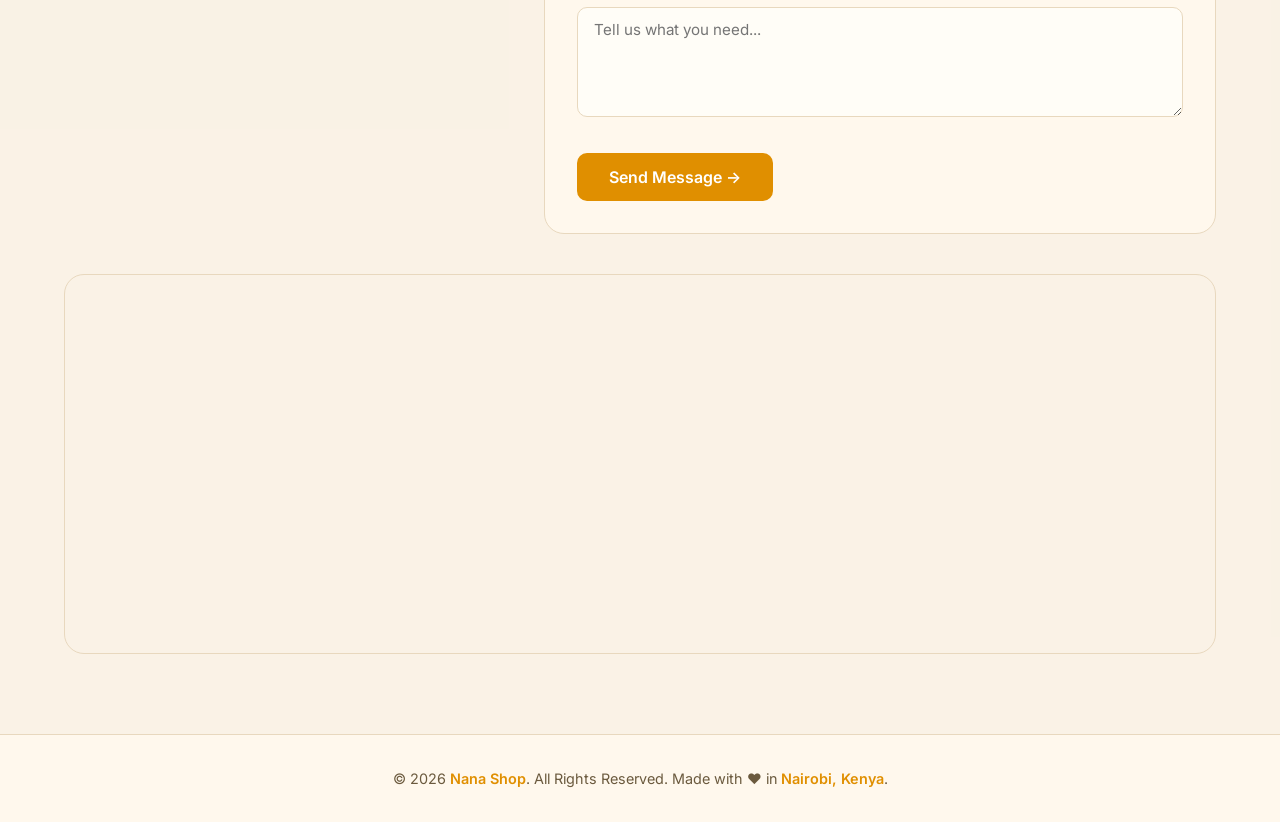
==== commit 9cf47a8c: "Update index.html" ====
--- a/index.html
+++ b/index.html
@@ -47,7 +47,6 @@
     <a href="#media">Video</a>
     <a href="#audio">Audio</a>
     <a href="#contact">Contact</a>
-    <a href="view.html">📋 Messages</a>
     <a href="https://www.jumia.co.ke" target="_blank" class="external">Jumia Kenya 🔗</a>
   </div>
 </nav>
@@ -365,7 +364,6 @@
   <p>&#169; 2026 <span>Nana Shop</span>. All Rights Reserved. Made with &#10084;&#65039; in <span>Nairobi, Kenya</span>.</p>
 </footer>
 
-<script src="https://cdn.jsdelivr.net/npm/@supabase/supabase-js"></script>
 <script src="script.js"></script>
 </body>
 </html>
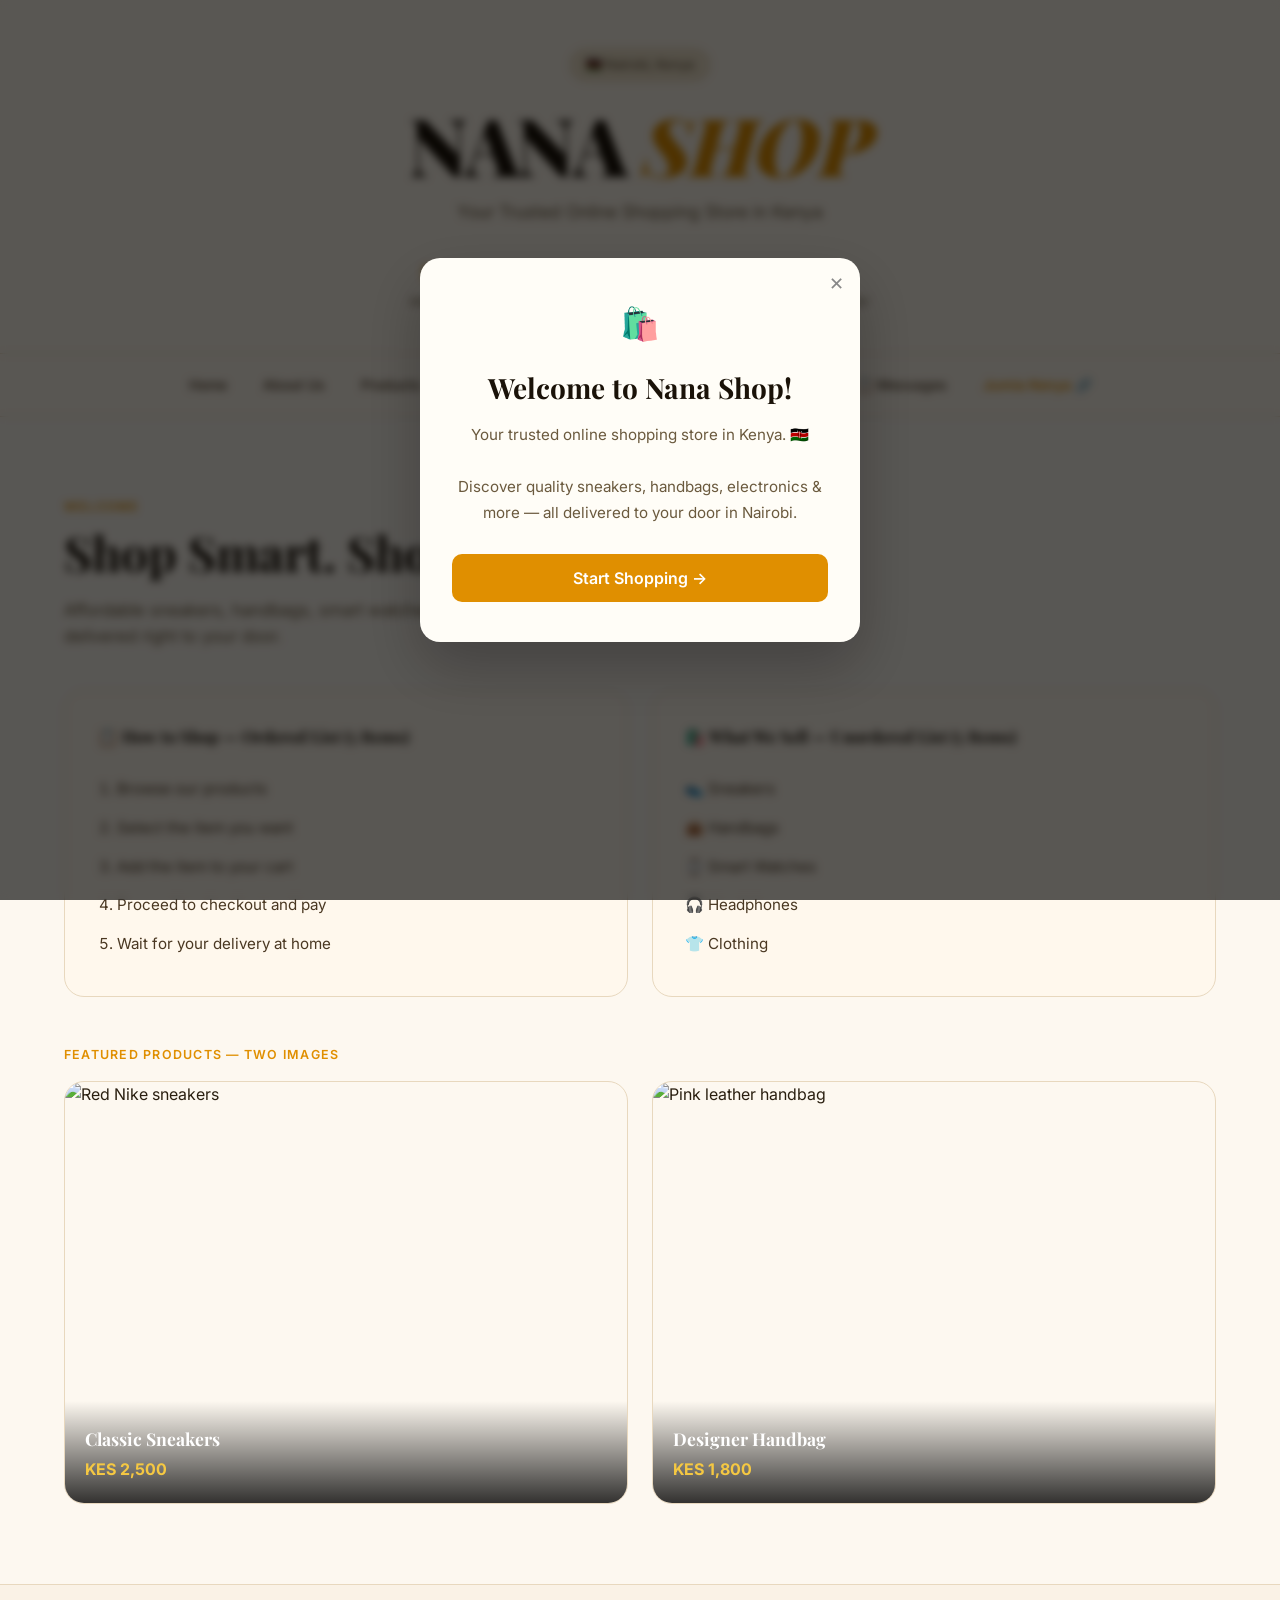
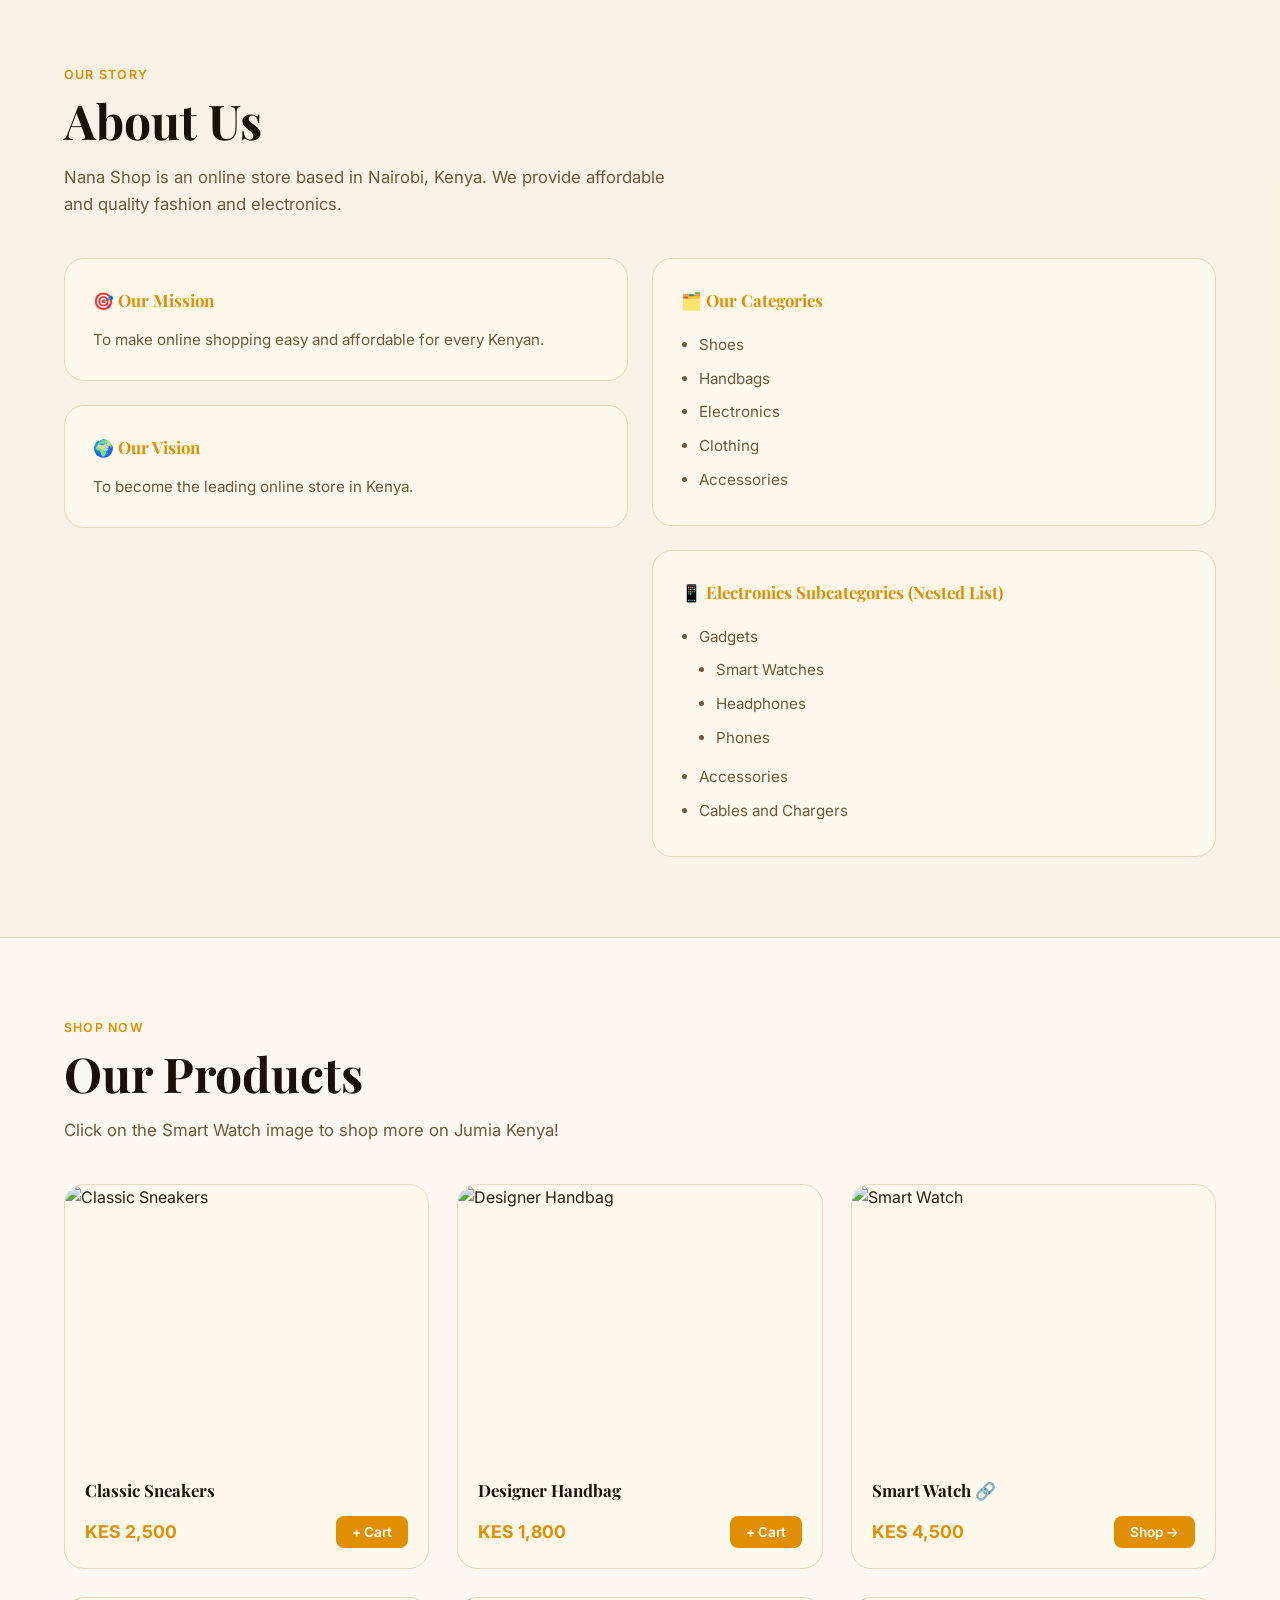
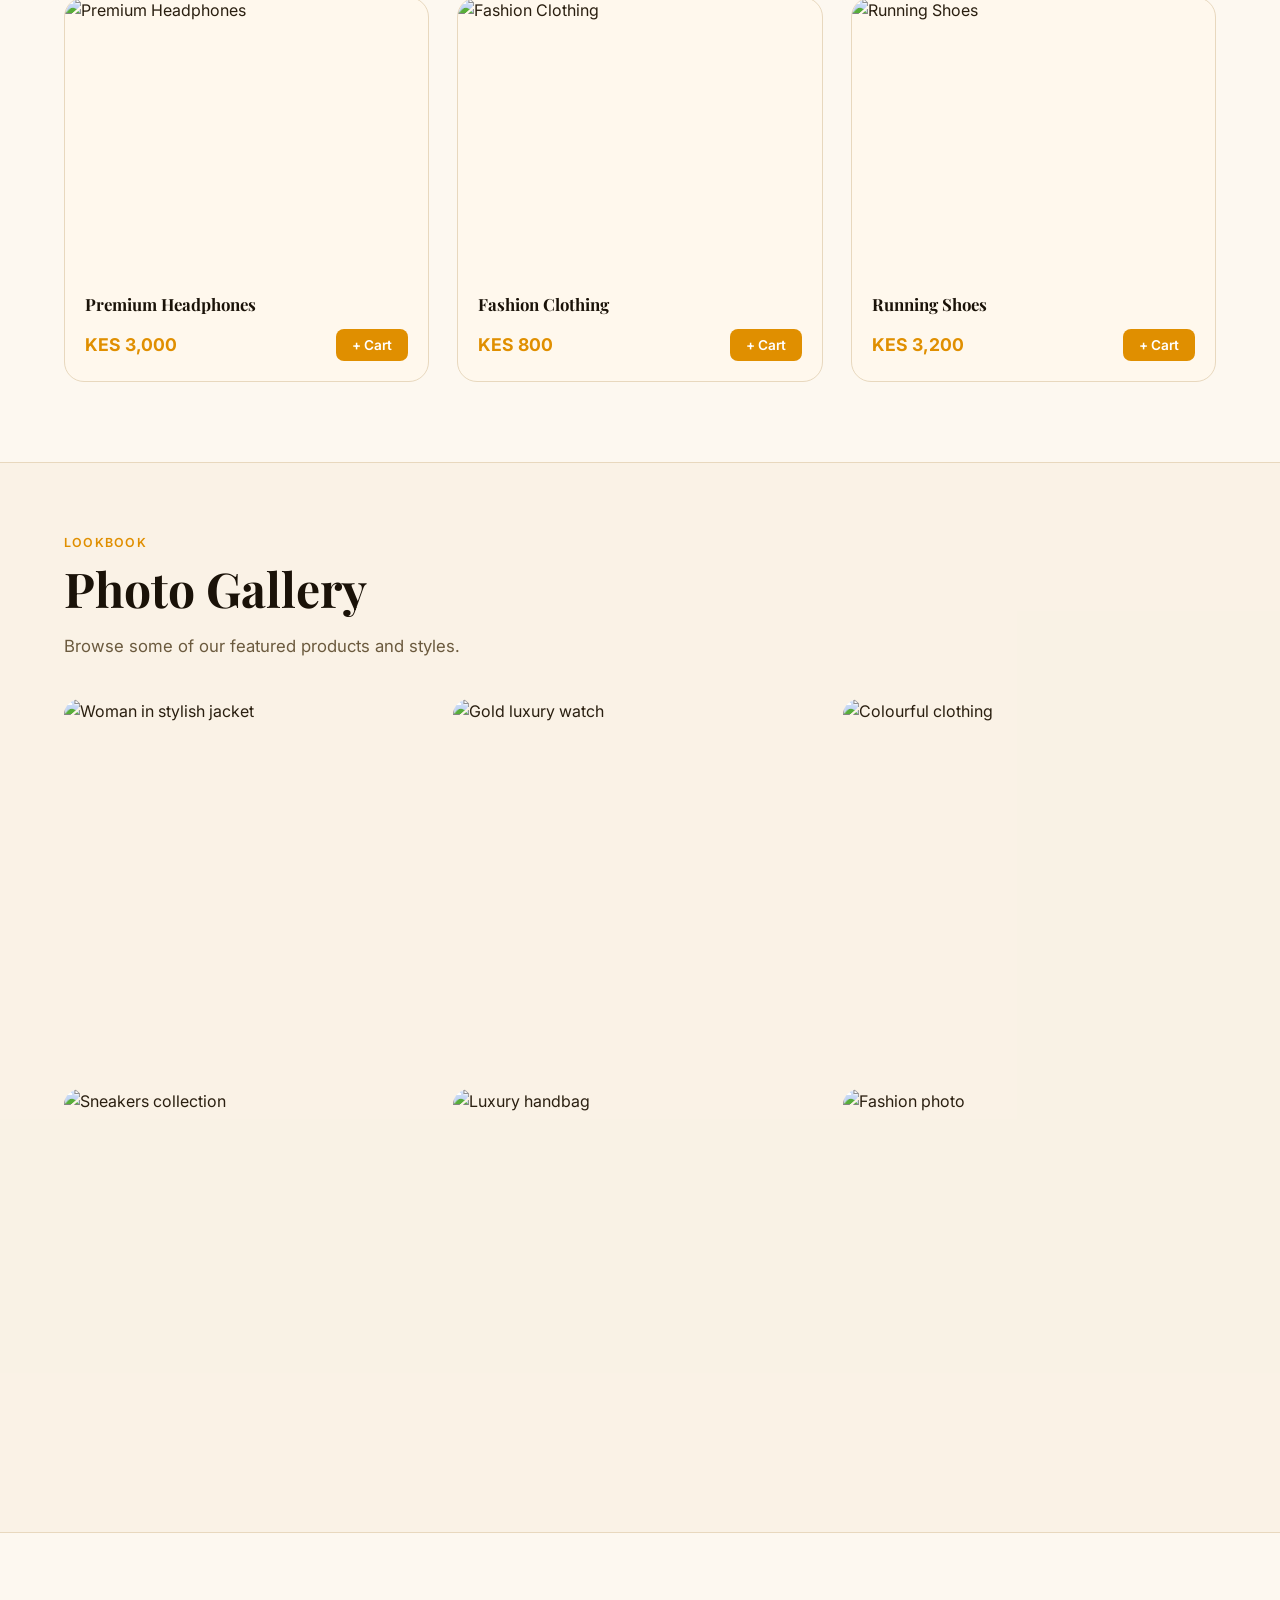
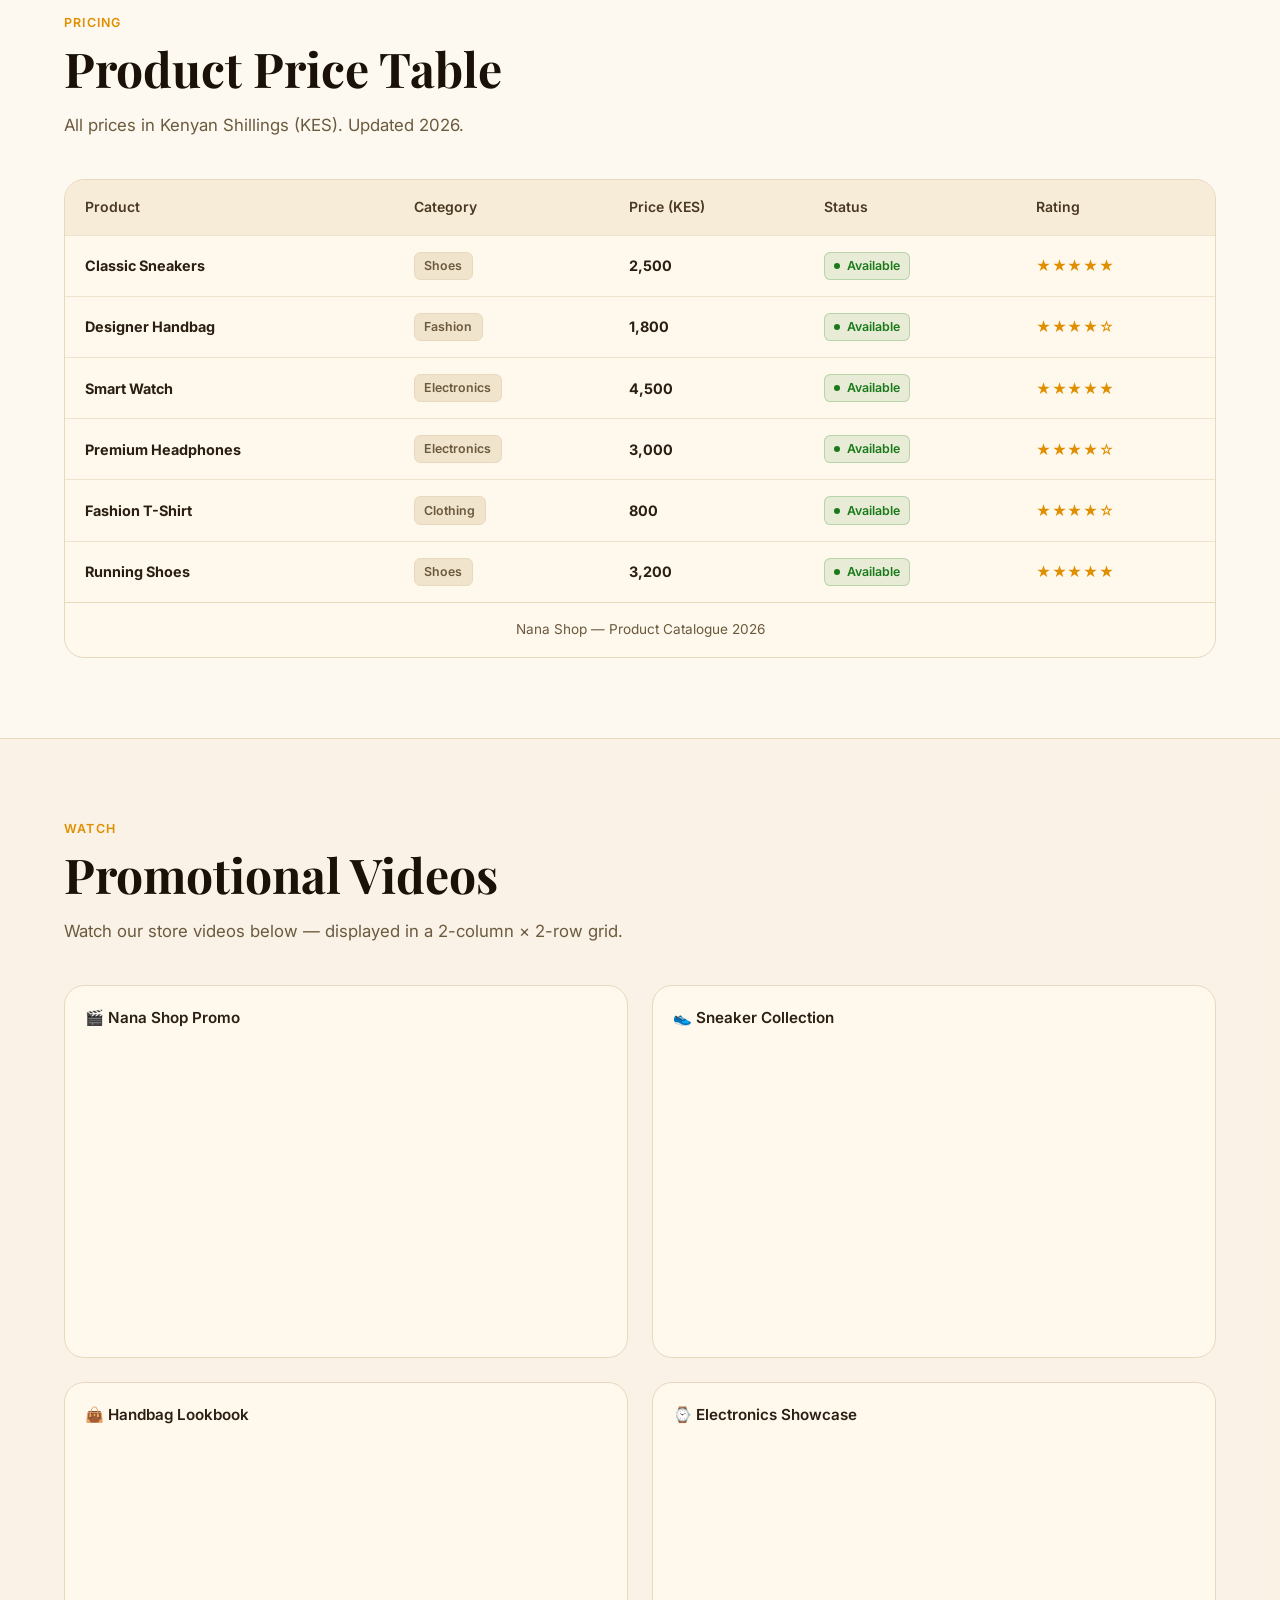
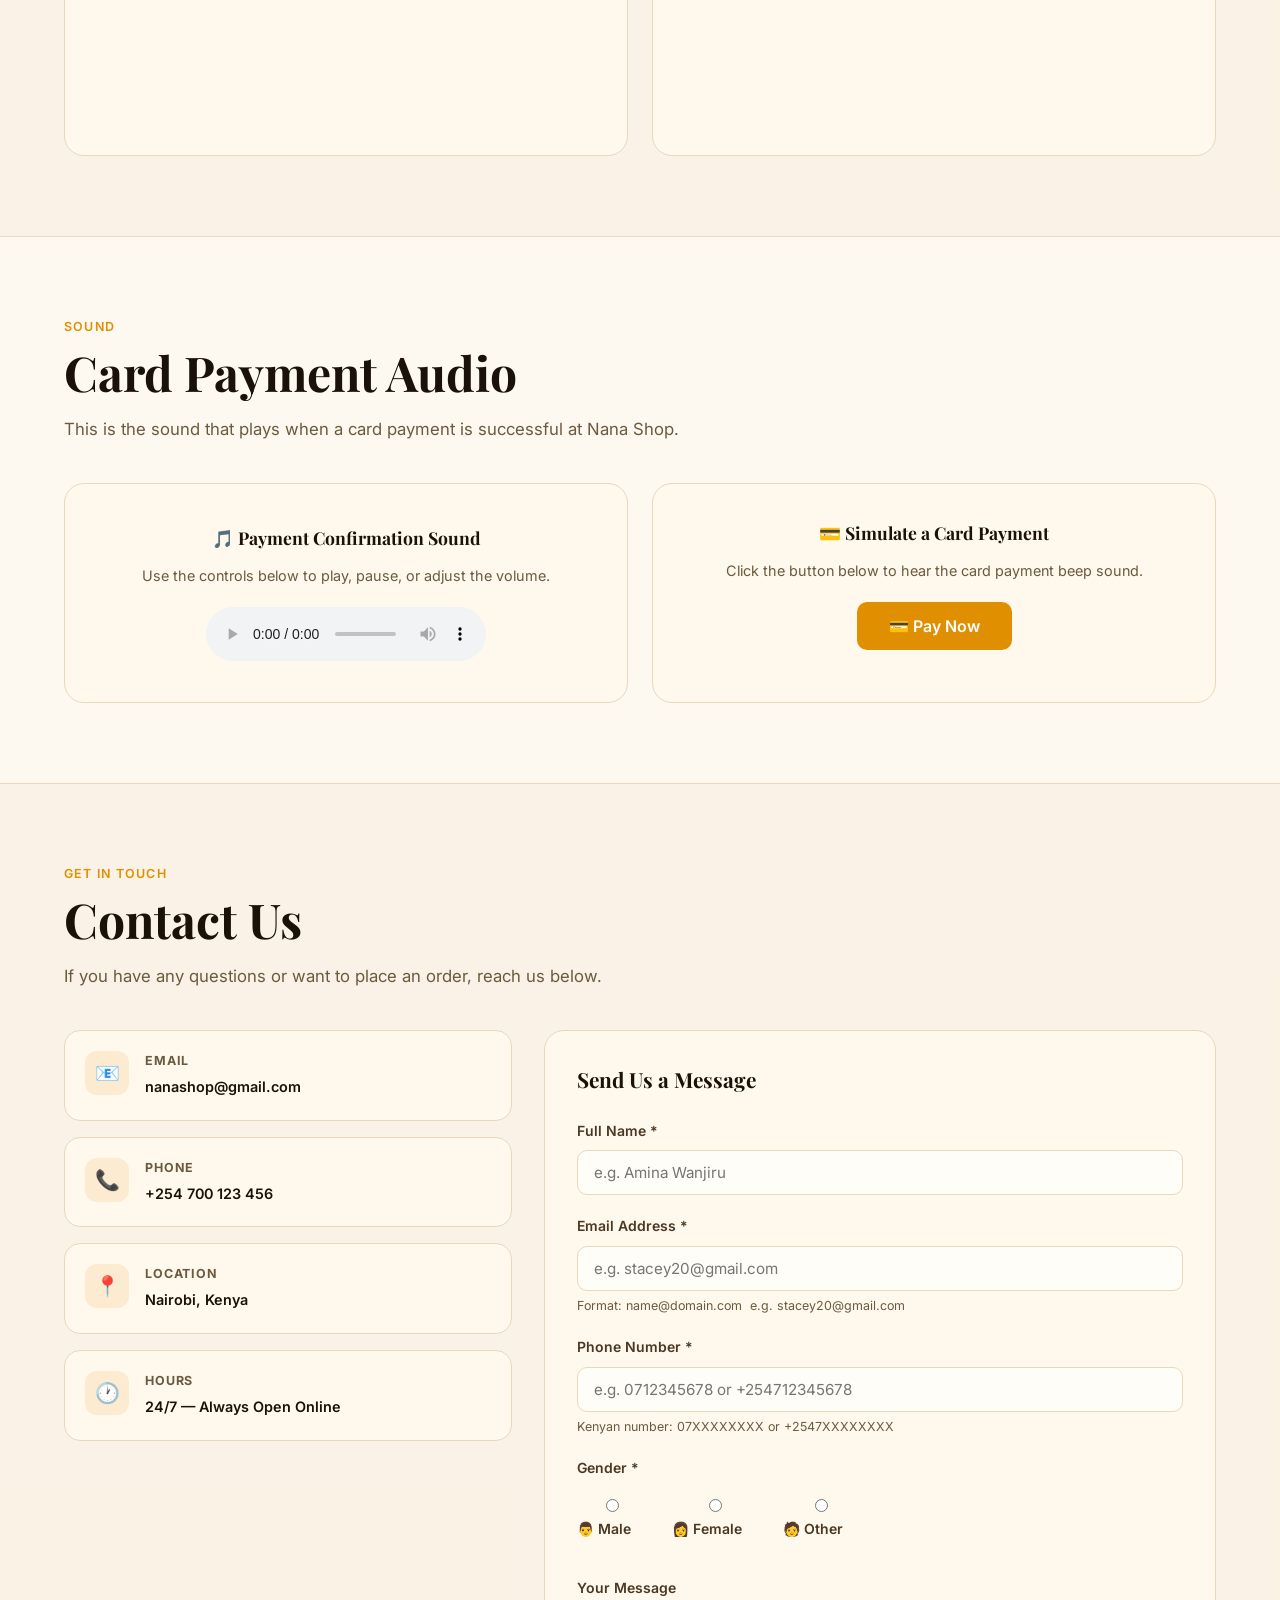
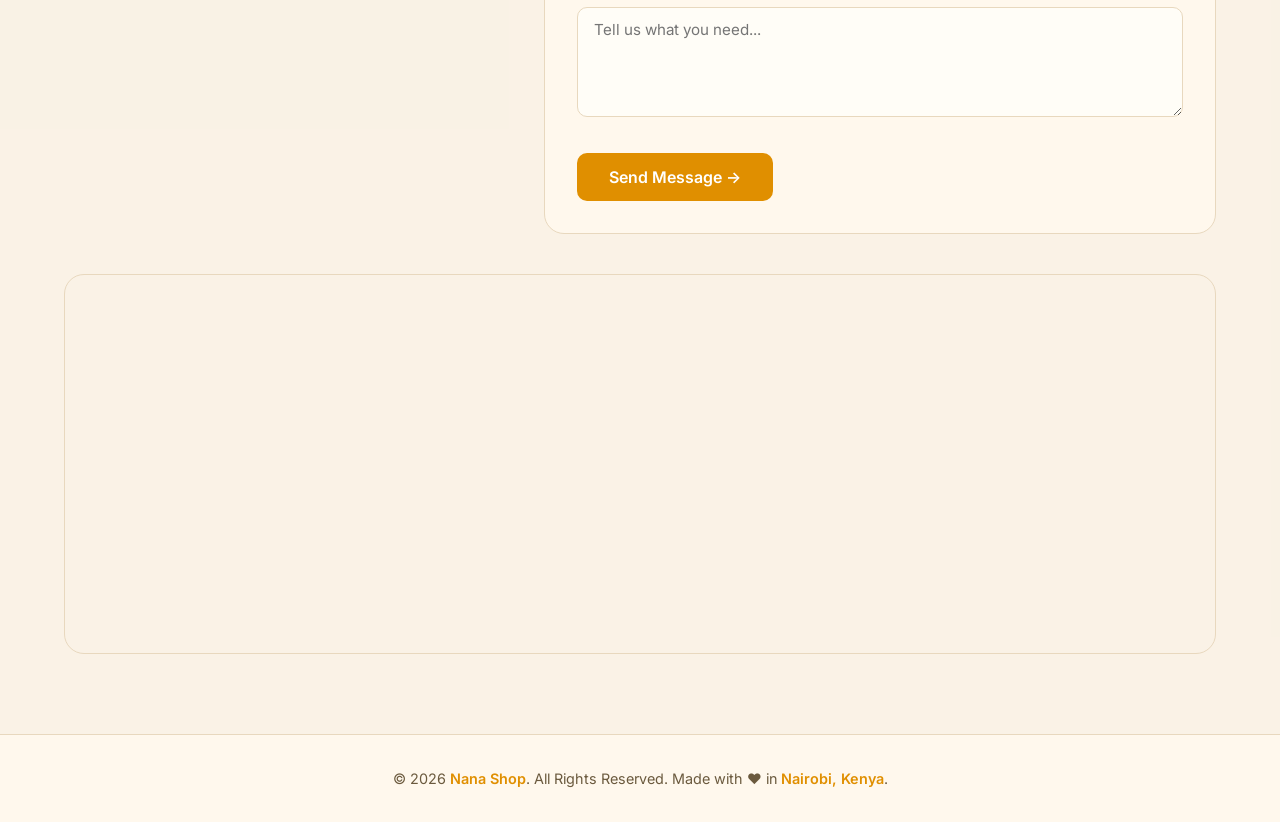
==== commit afbd88a6: "Update index.html" ====
--- a/index.html
+++ b/index.html
@@ -47,6 +47,7 @@
     <a href="#media">Video</a>
     <a href="#audio">Audio</a>
     <a href="#contact">Contact</a>
+    <a href="view.html">📋 Messages</a>
     <a href="https://www.jumia.co.ke" target="_blank" class="external">Jumia Kenya 🔗</a>
   </div>
 </nav>
@@ -364,6 +365,7 @@
   <p>&#169; 2026 <span>Nana Shop</span>. All Rights Reserved. Made with &#10084;&#65039; in <span>Nairobi, Kenya</span>.</p>
 </footer>
 
+<script src="https://cdn.jsdelivr.net/npm/@supabase/supabase-js"></script>
 <script src="script.js"></script>
 </body>
 </html>
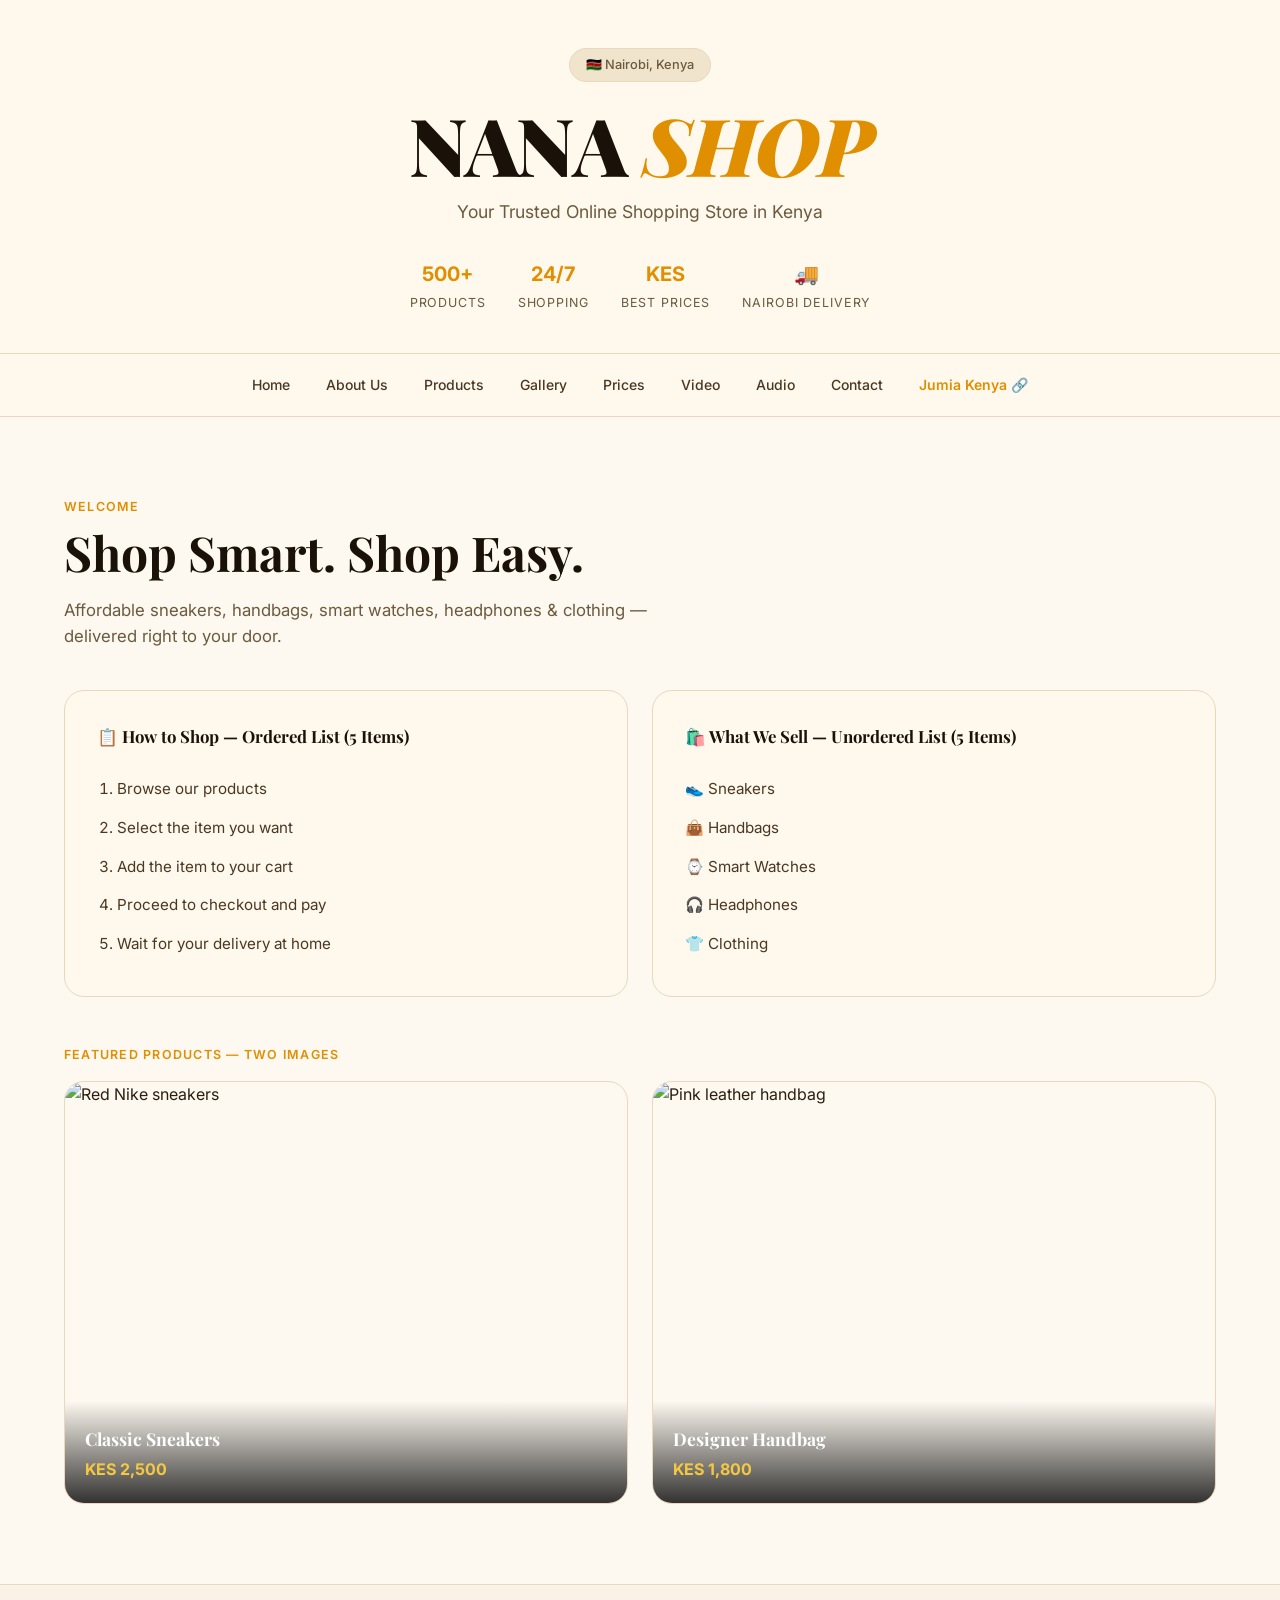
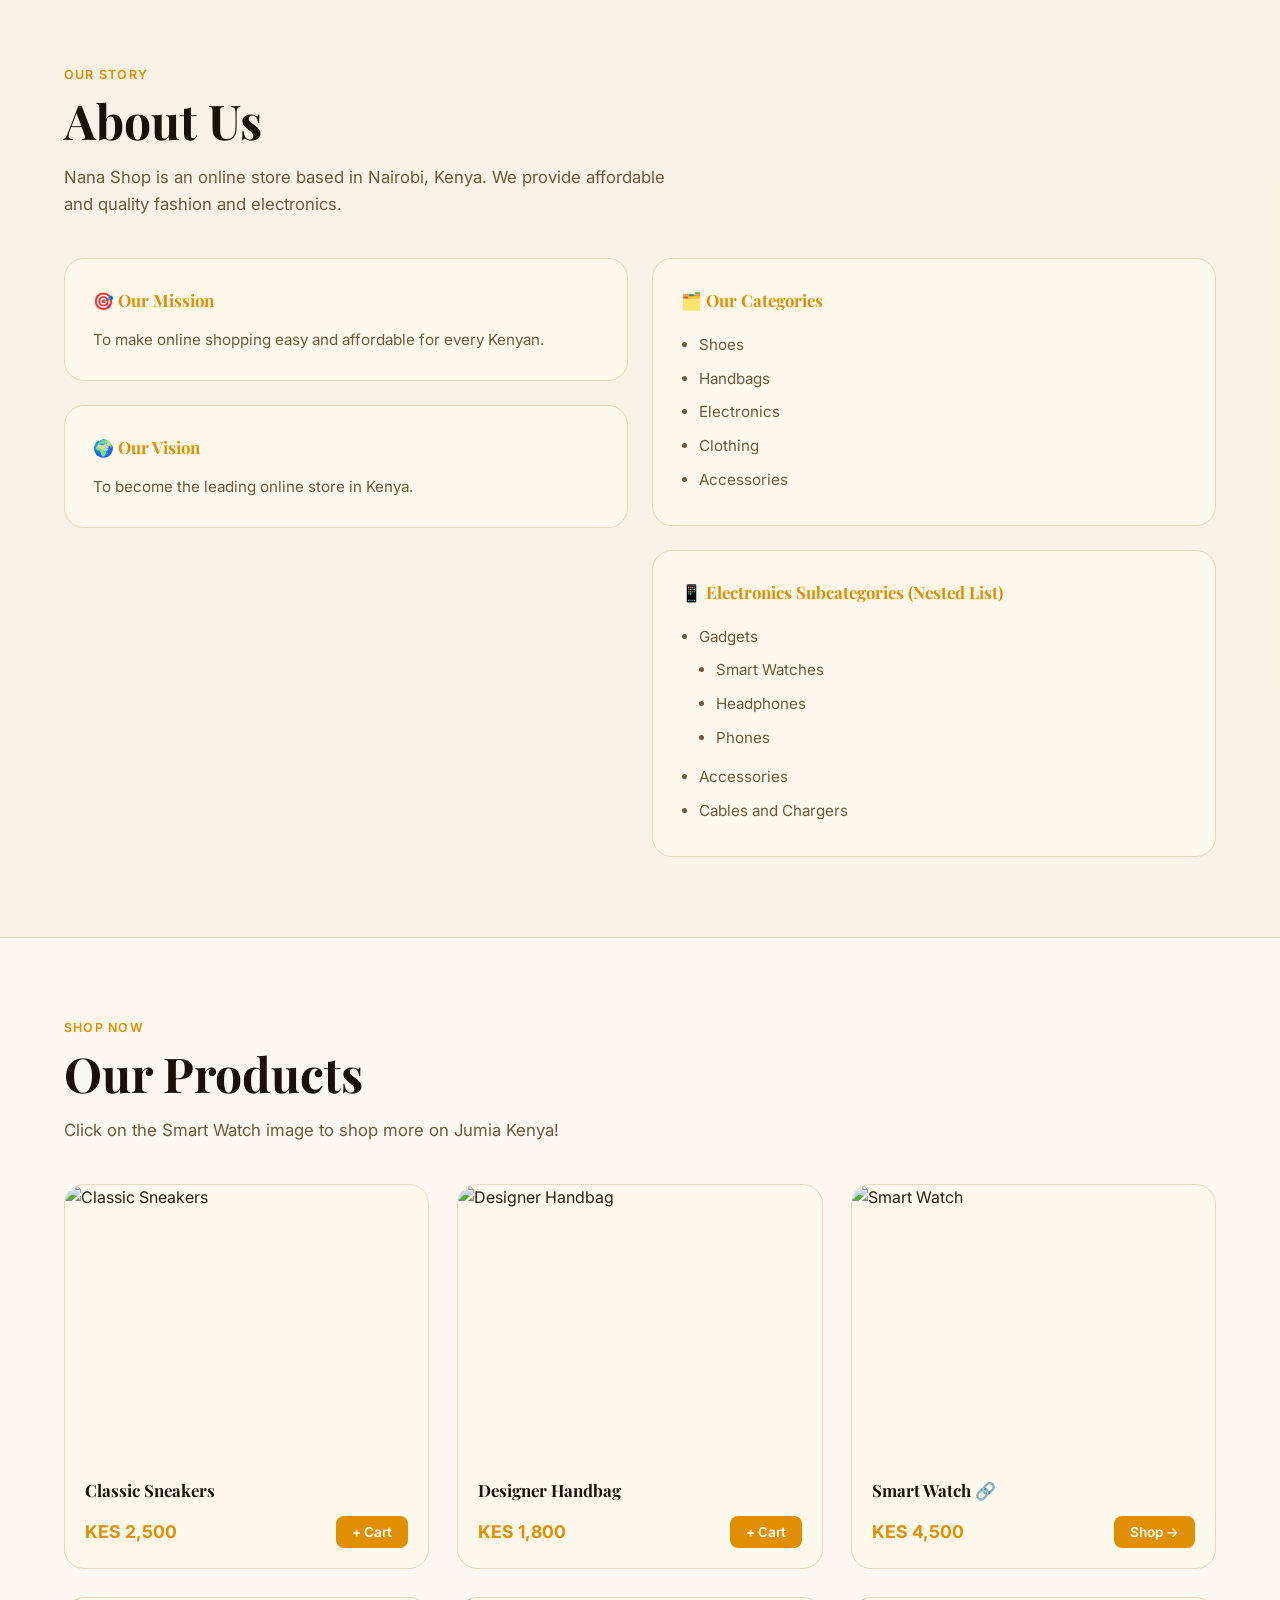
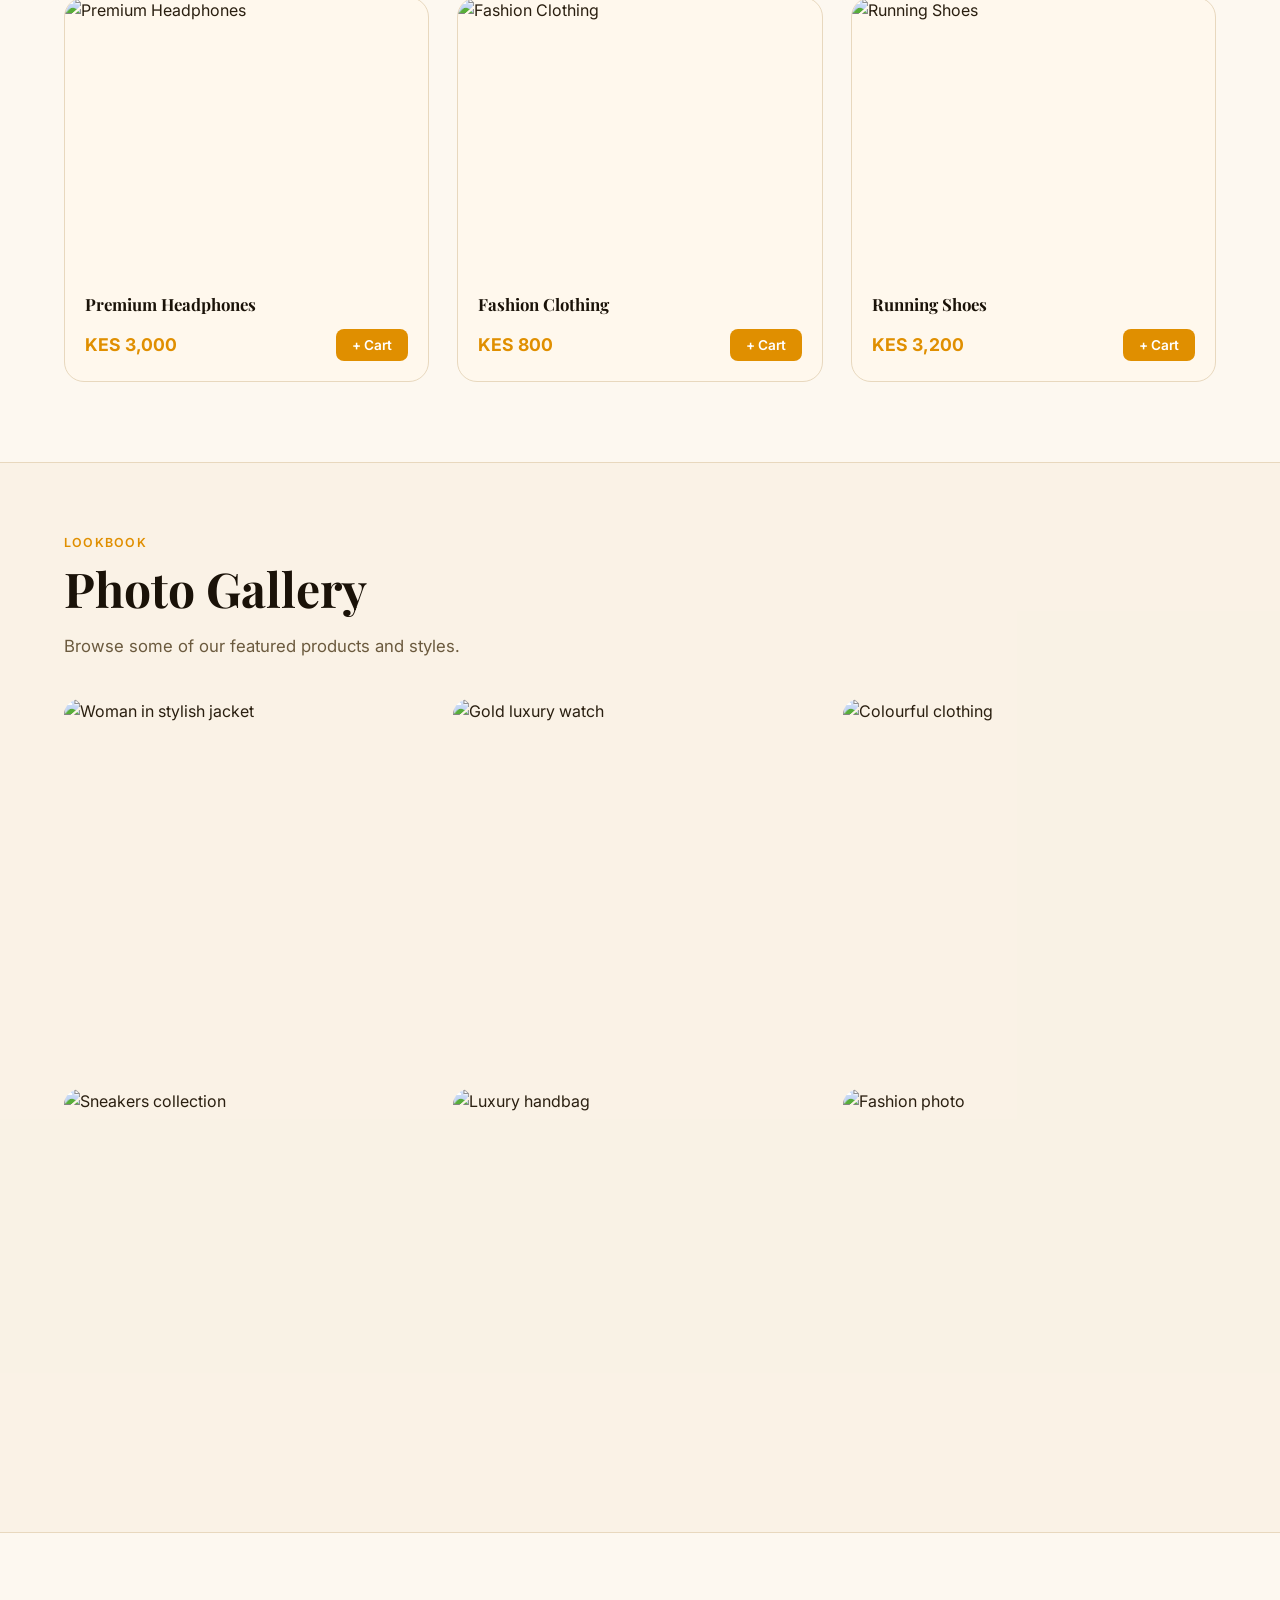
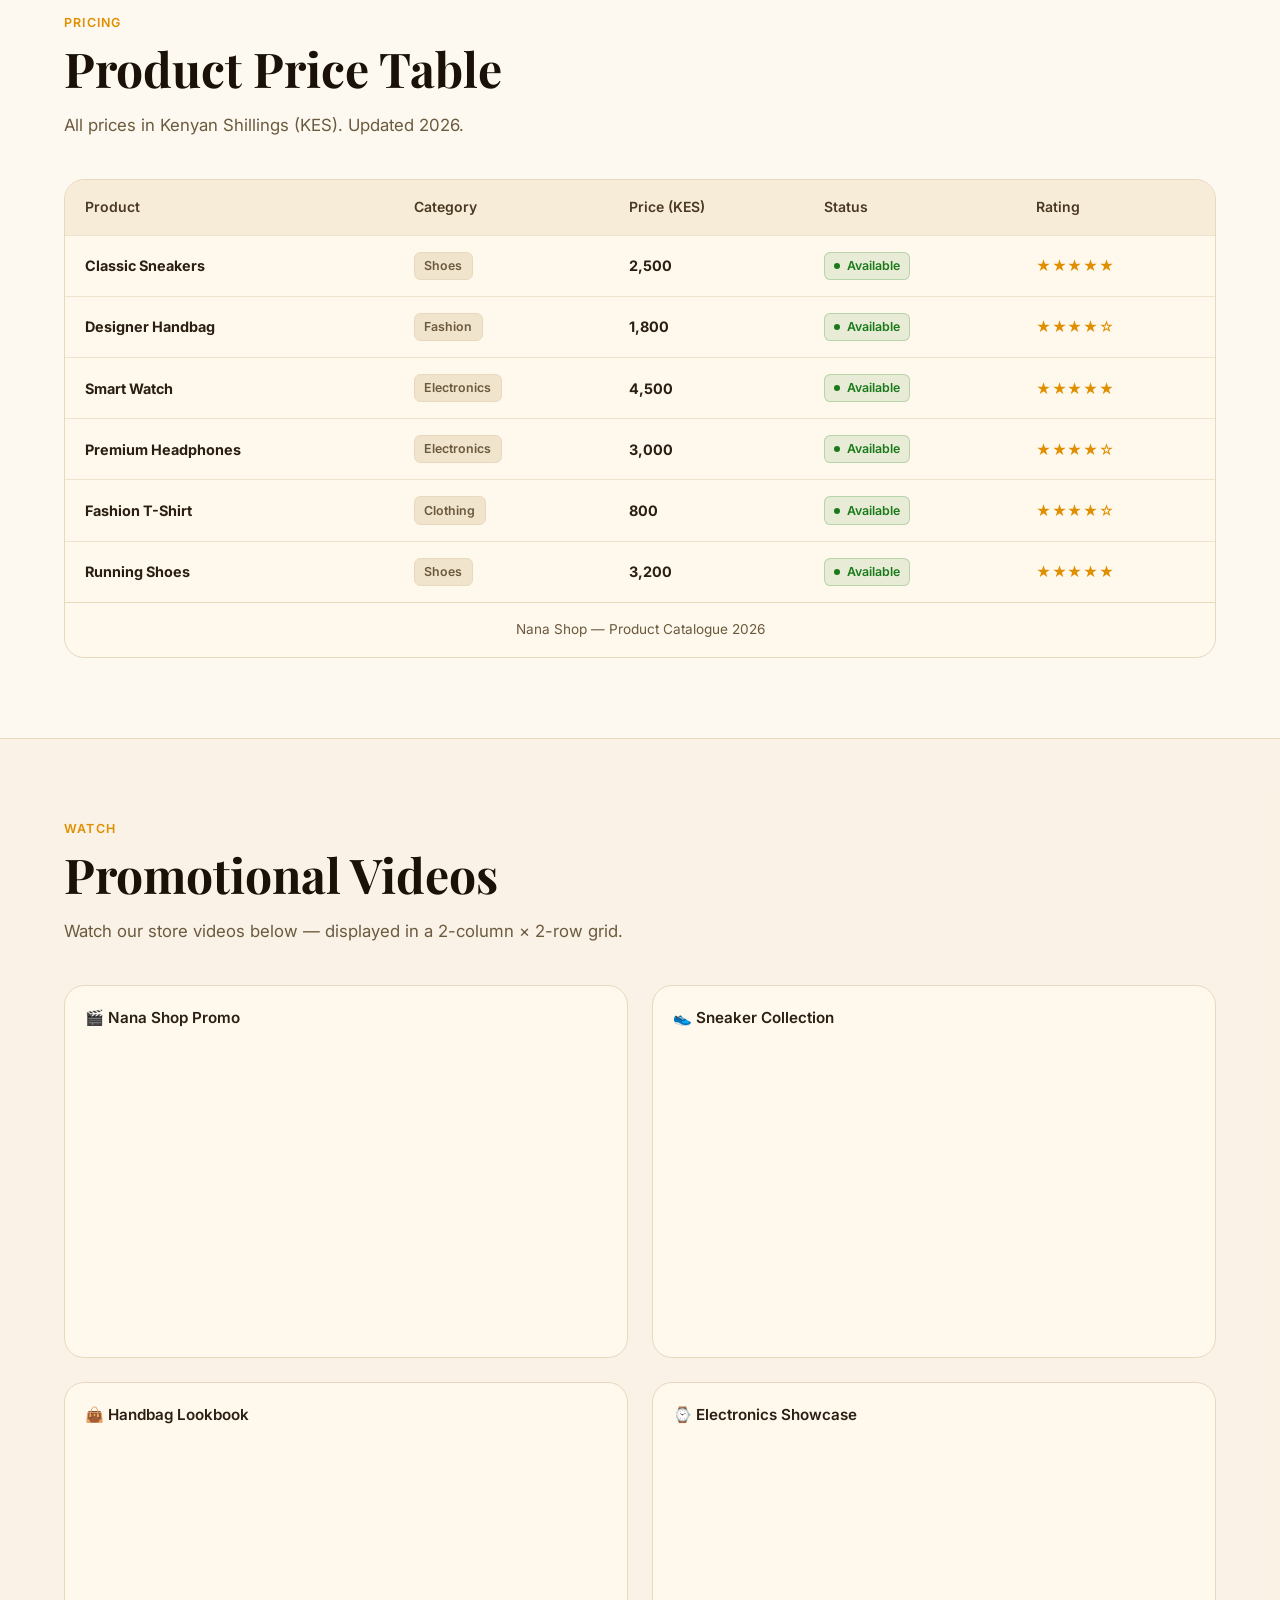
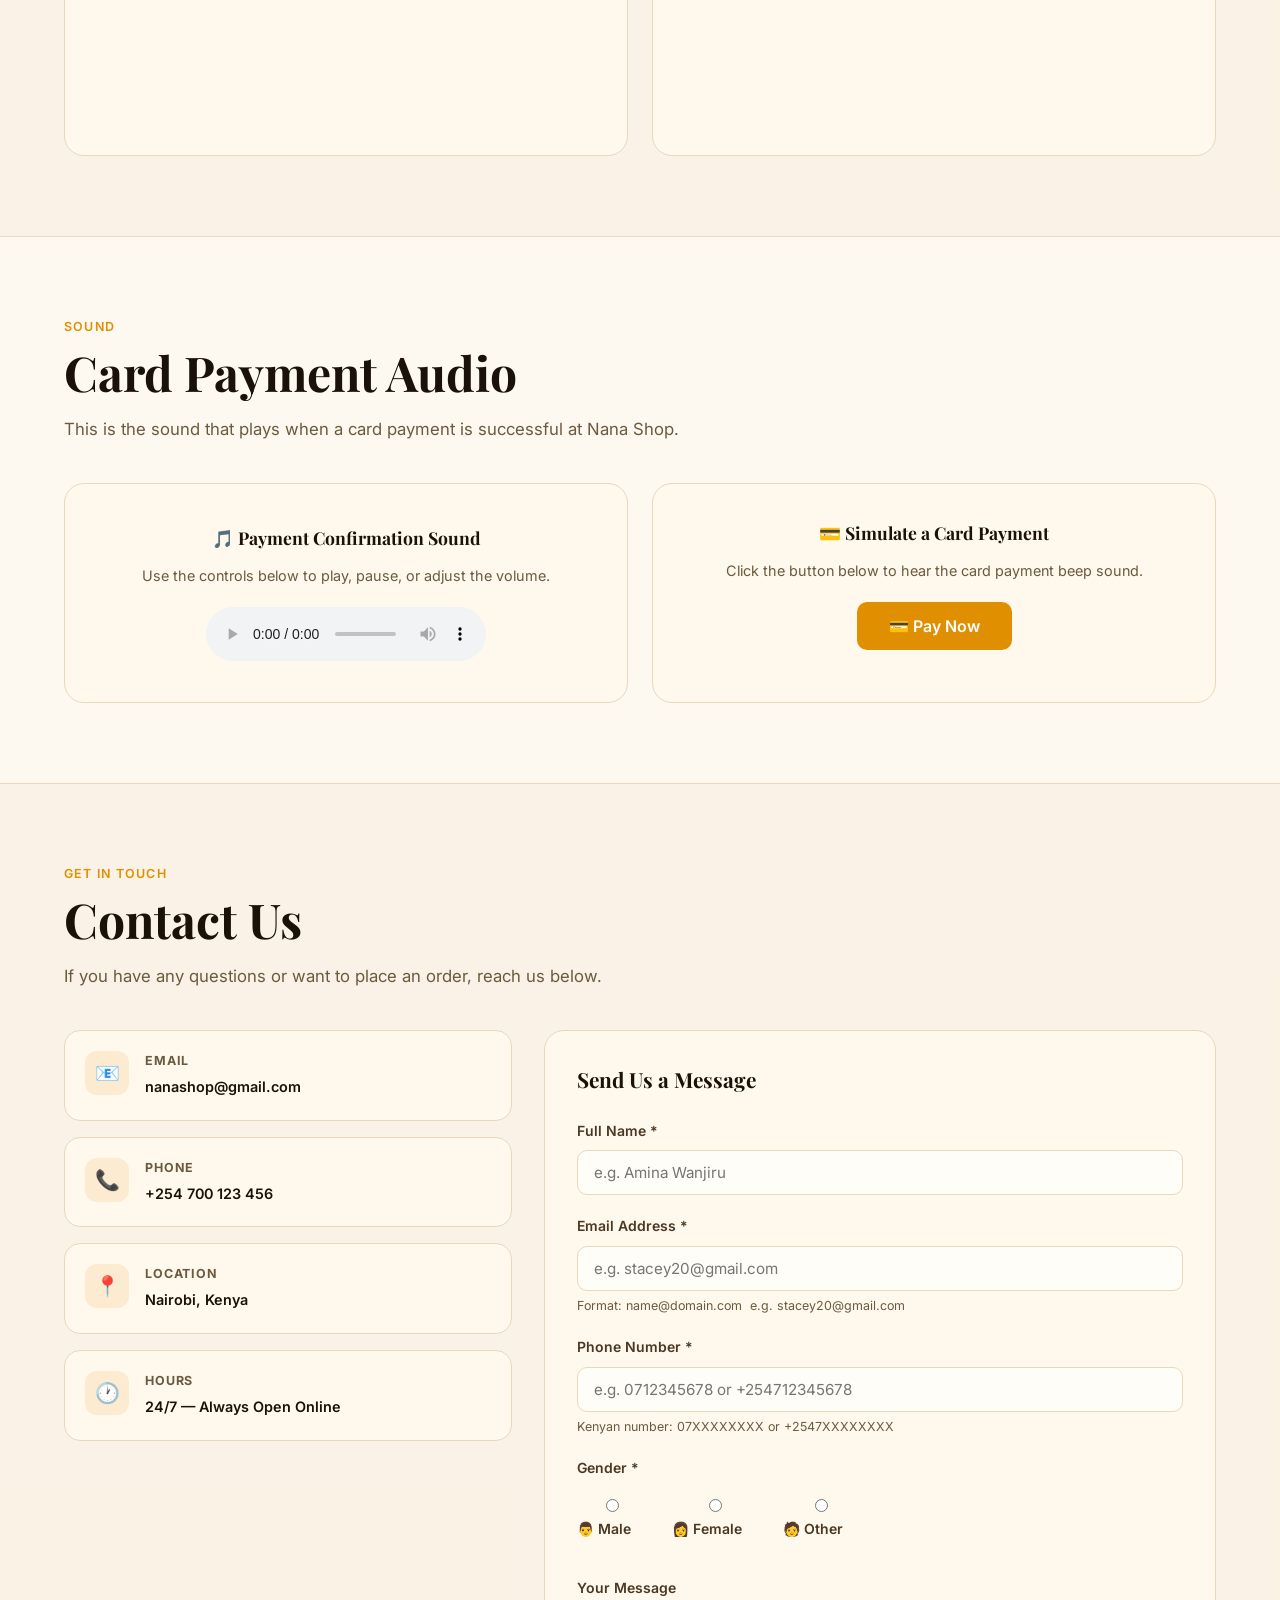
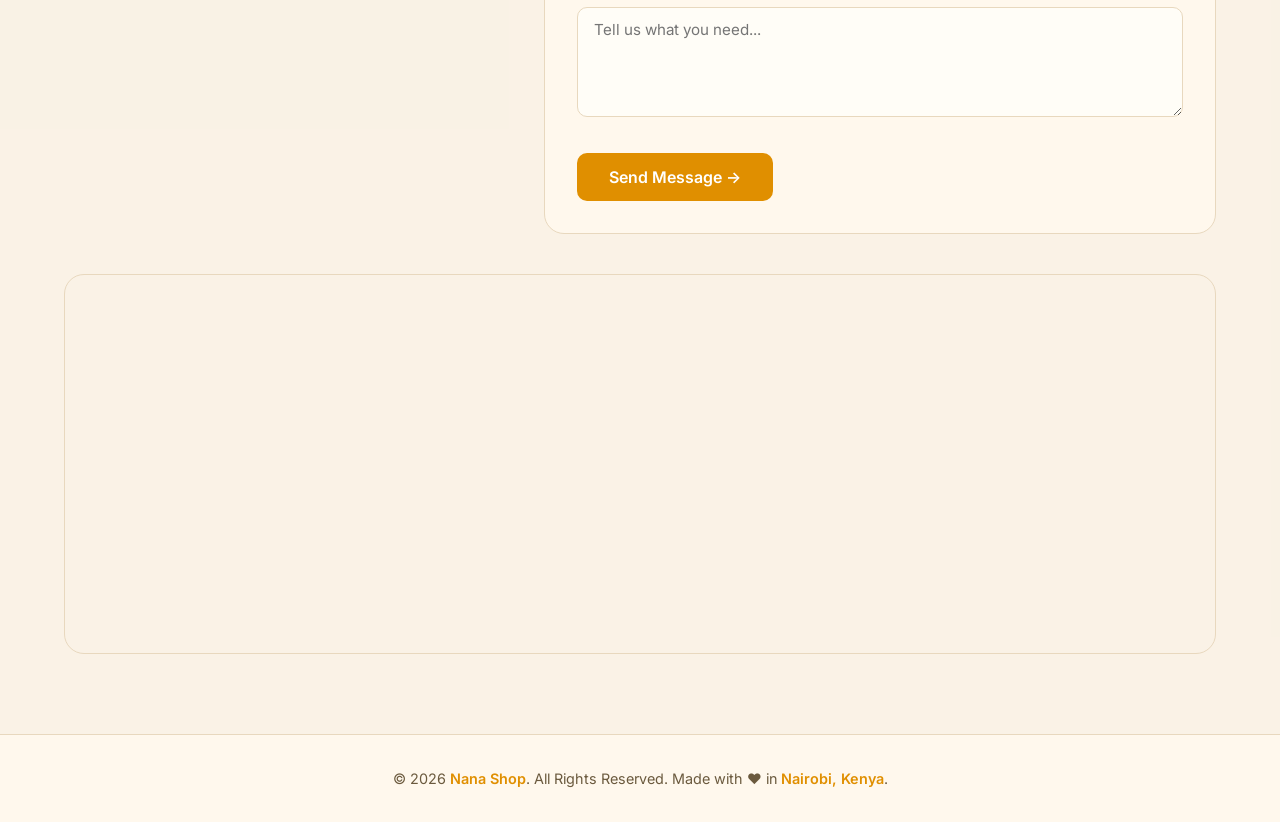
==== commit 6d8bc433: "Remove Messages link and fix HTML formatting" ====
--- a/index.html
+++ b/index.html
@@ -47,7 +47,6 @@
     <a href="#media">Video</a>
     <a href="#audio">Audio</a>
     <a href="#contact">Contact</a>
-    <a href="view.html">📋 Messages</a>
     <a href="https://www.jumia.co.ke" target="_blank" class="external">Jumia Kenya 🔗</a>
   </div>
 </nav>
@@ -364,8 +363,8 @@
 <footer>
   <p>&#169; 2026 <span>Nana Shop</span>. All Rights Reserved. Made with &#10084;&#65039; in <span>Nairobi, Kenya</span>.</p>
 </footer>
-
-<script src="https://cdn.jsdelivr.net/npm/@supabase/supabase-js"></script>
+  <script src="https://cdn.jsdelivr.net/npm/@supabase/supabase-js"></script>
 <script src="script.js"></script>
+  
 </body>
 </html>
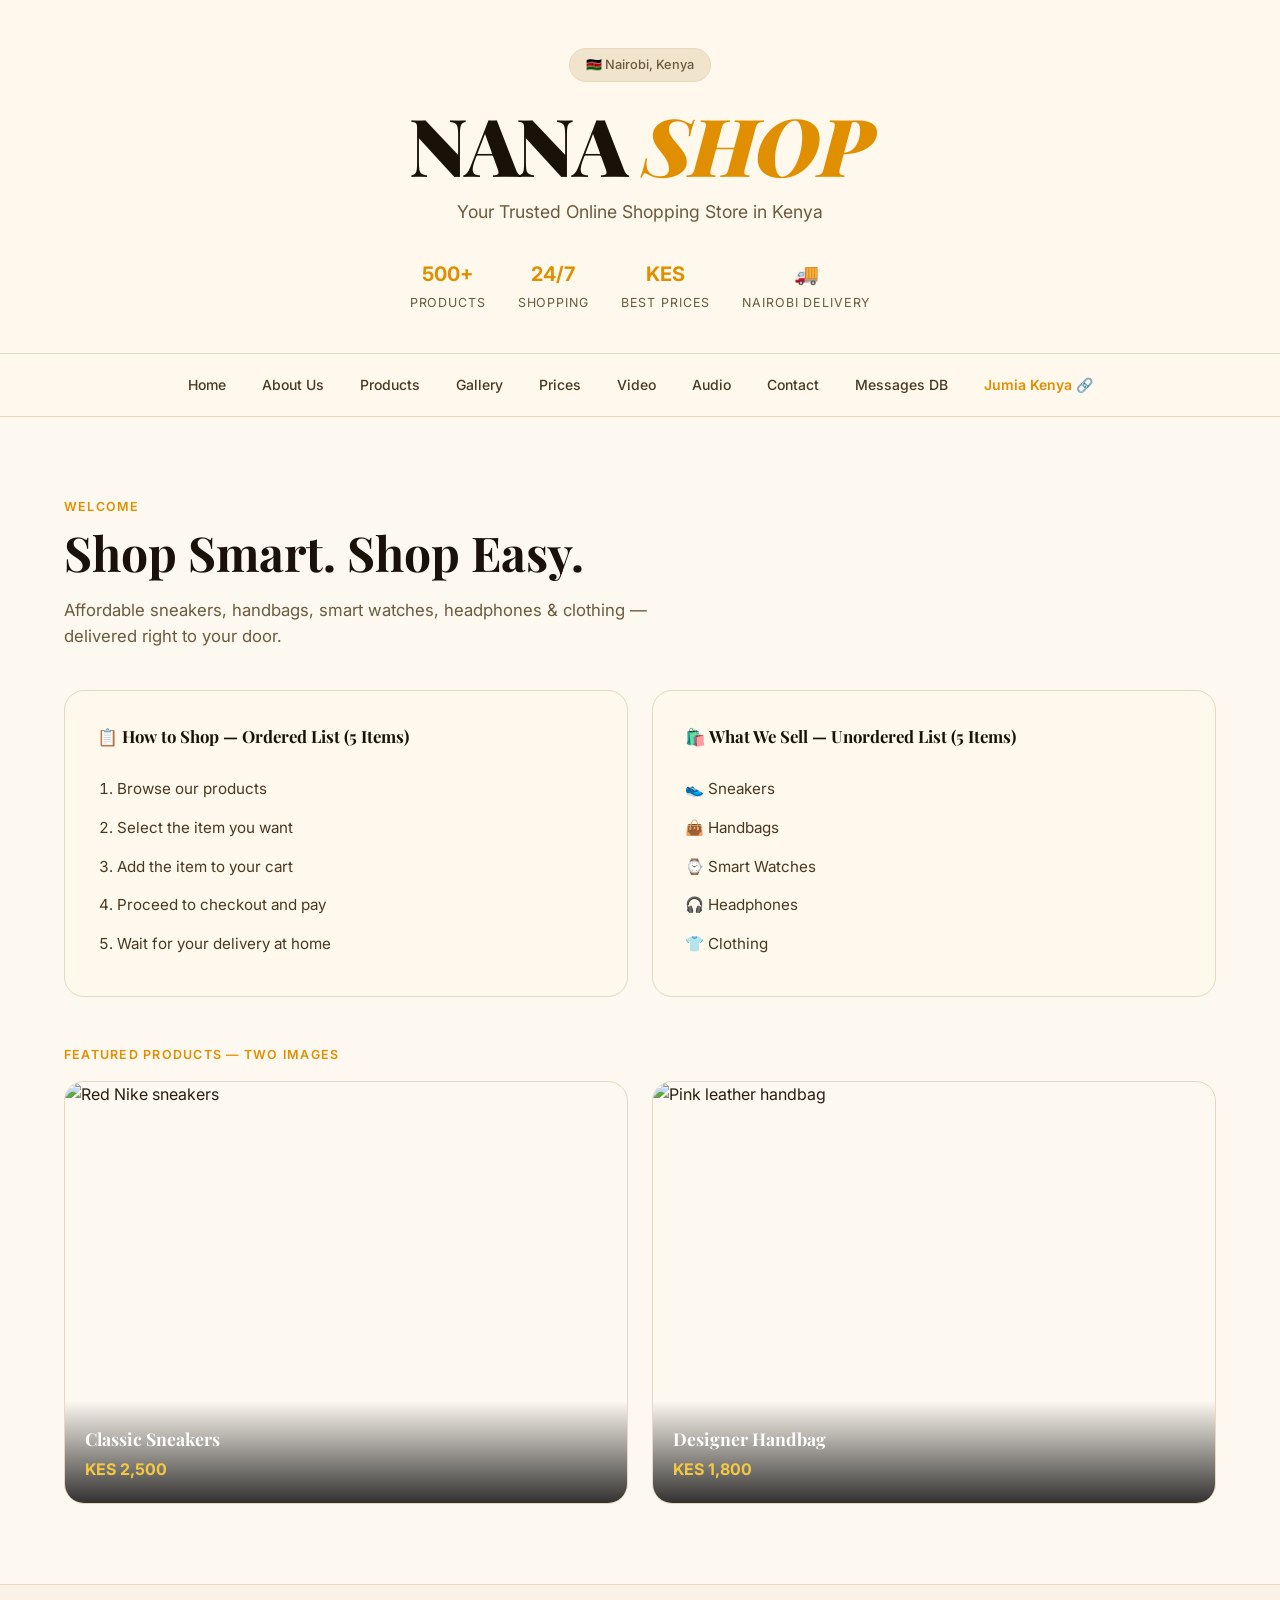
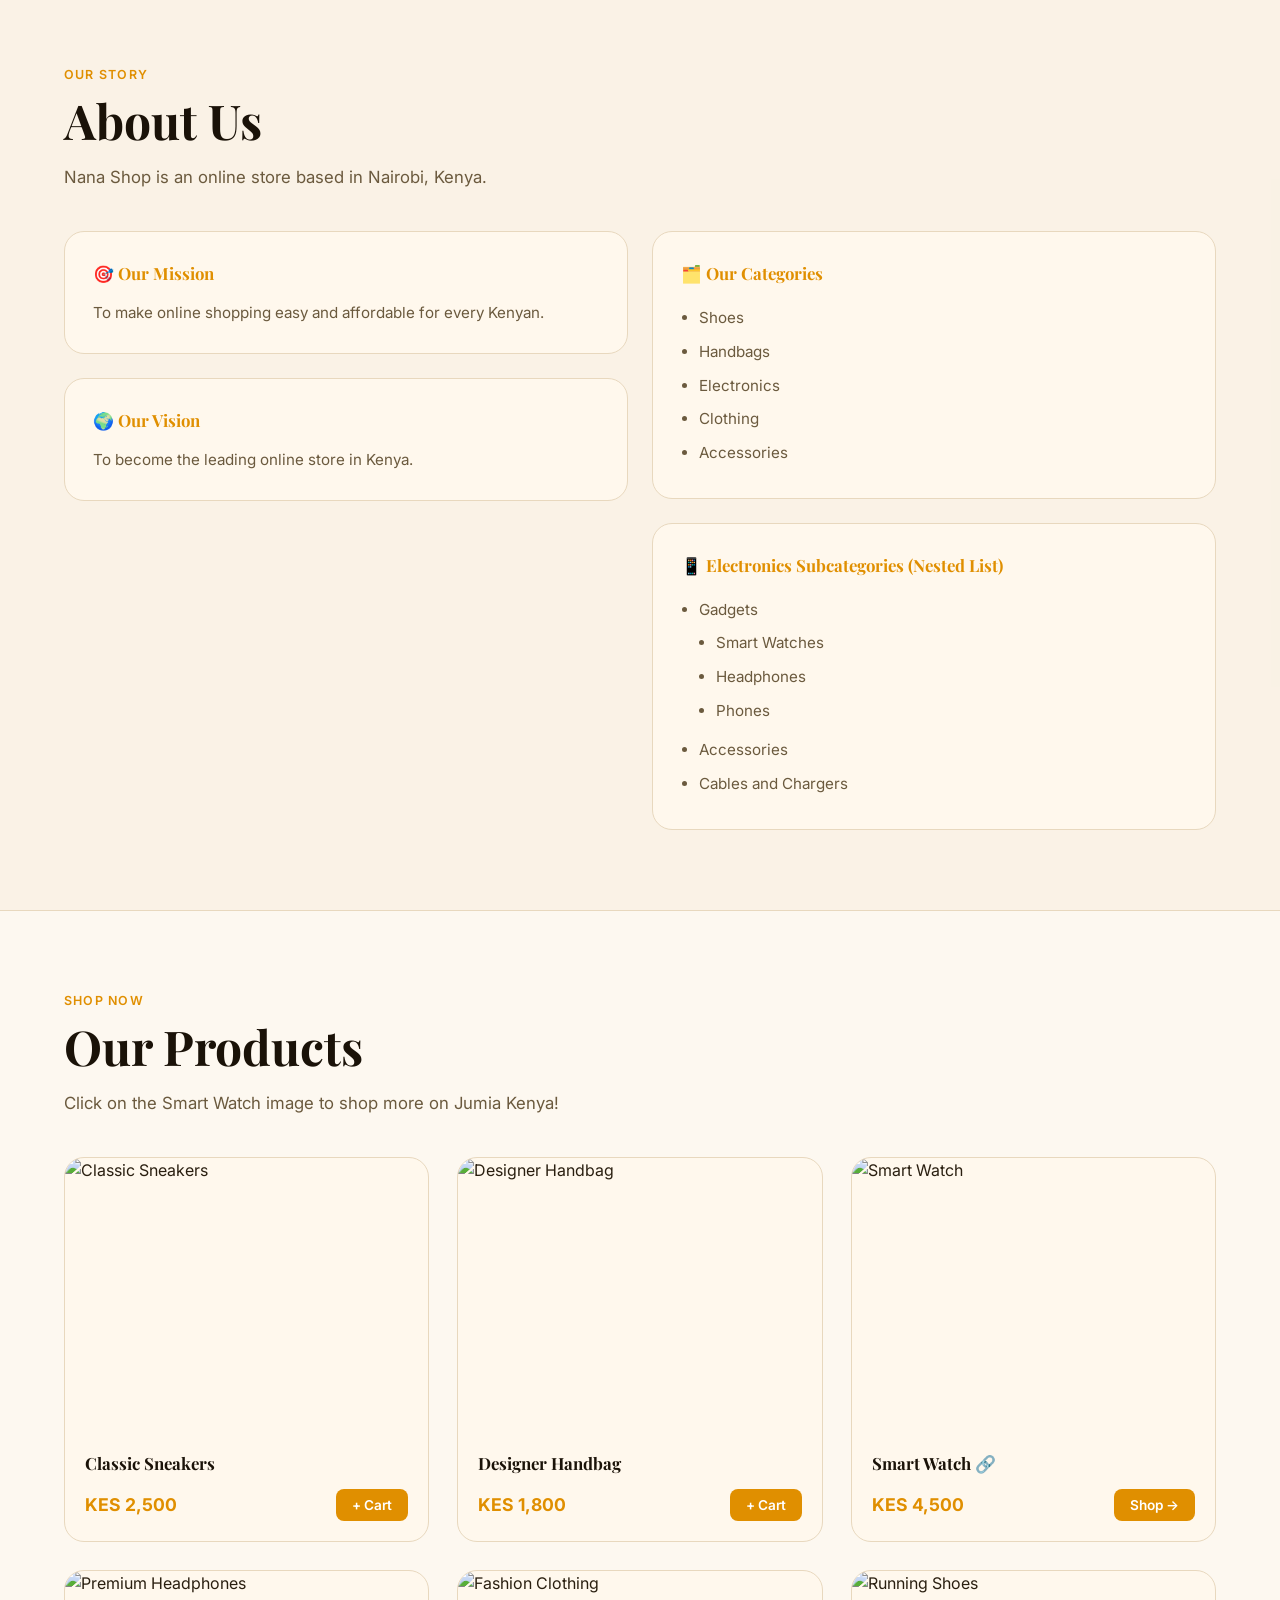
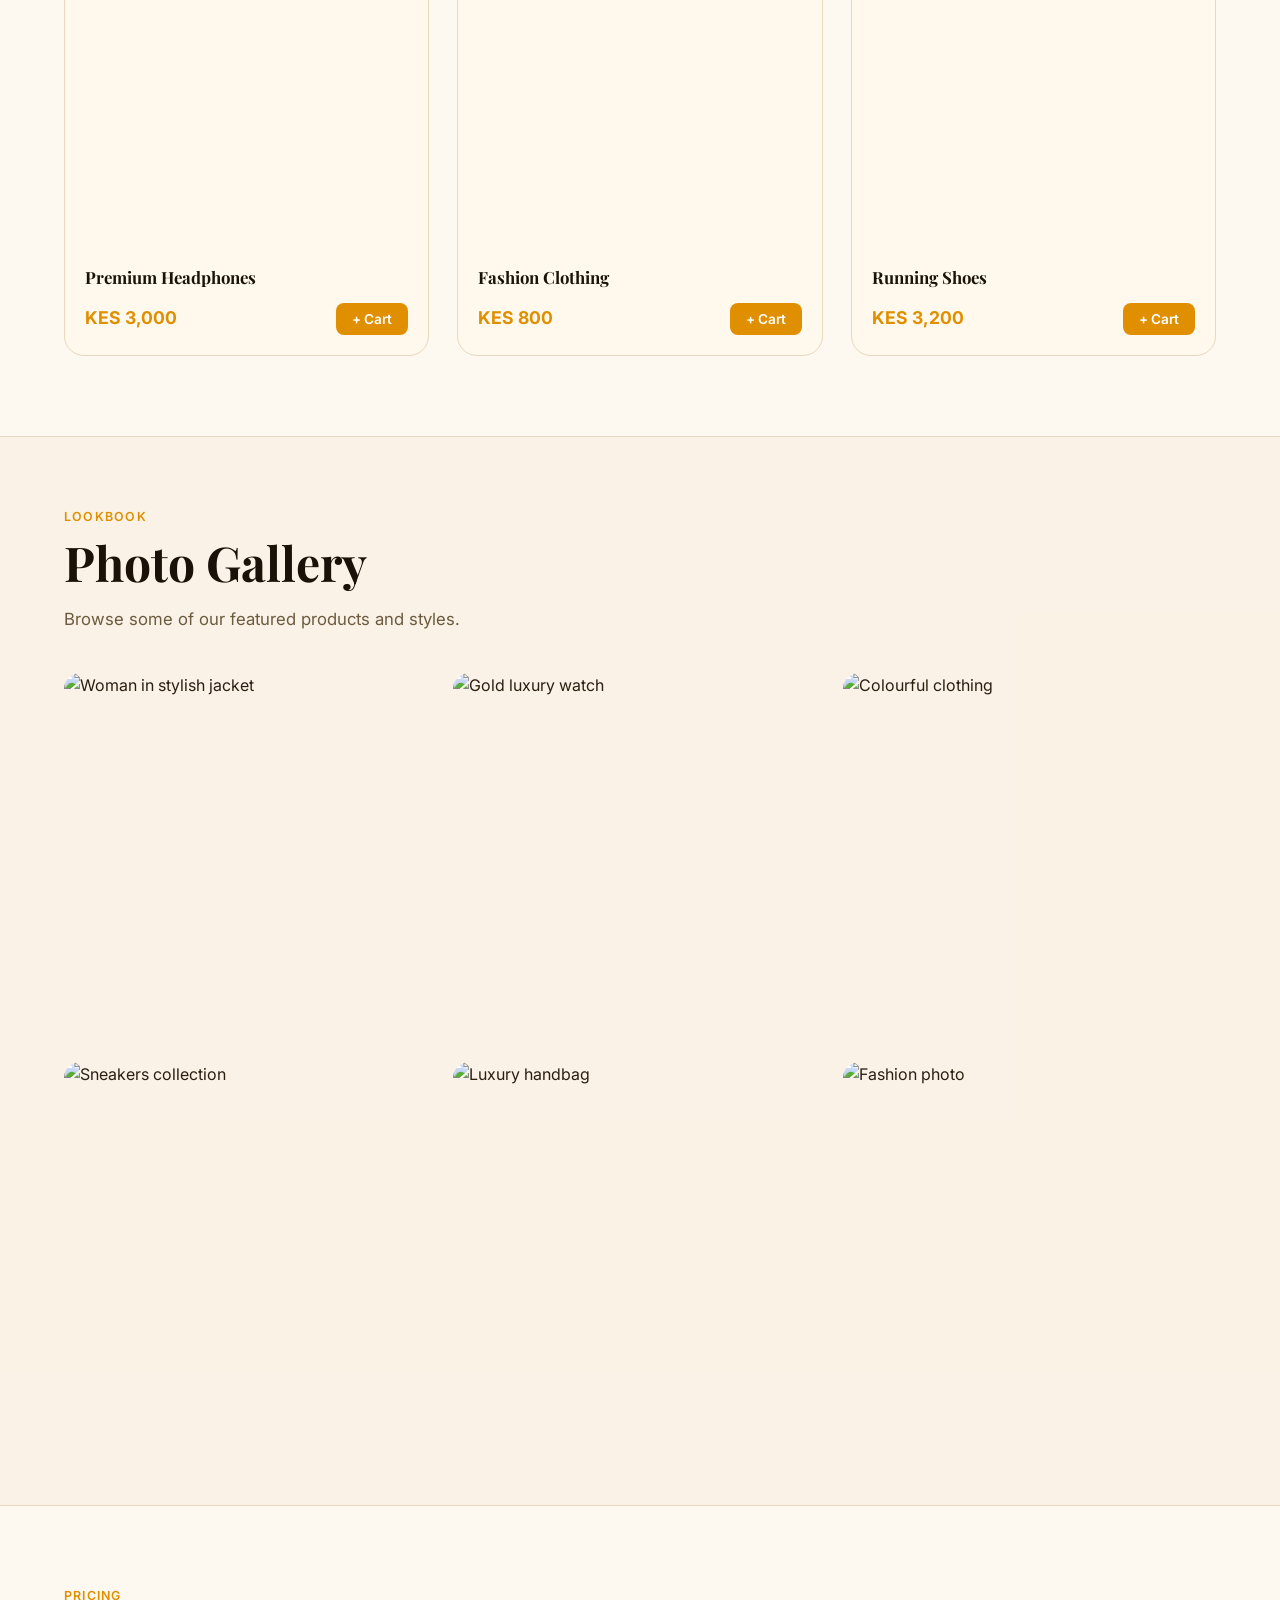
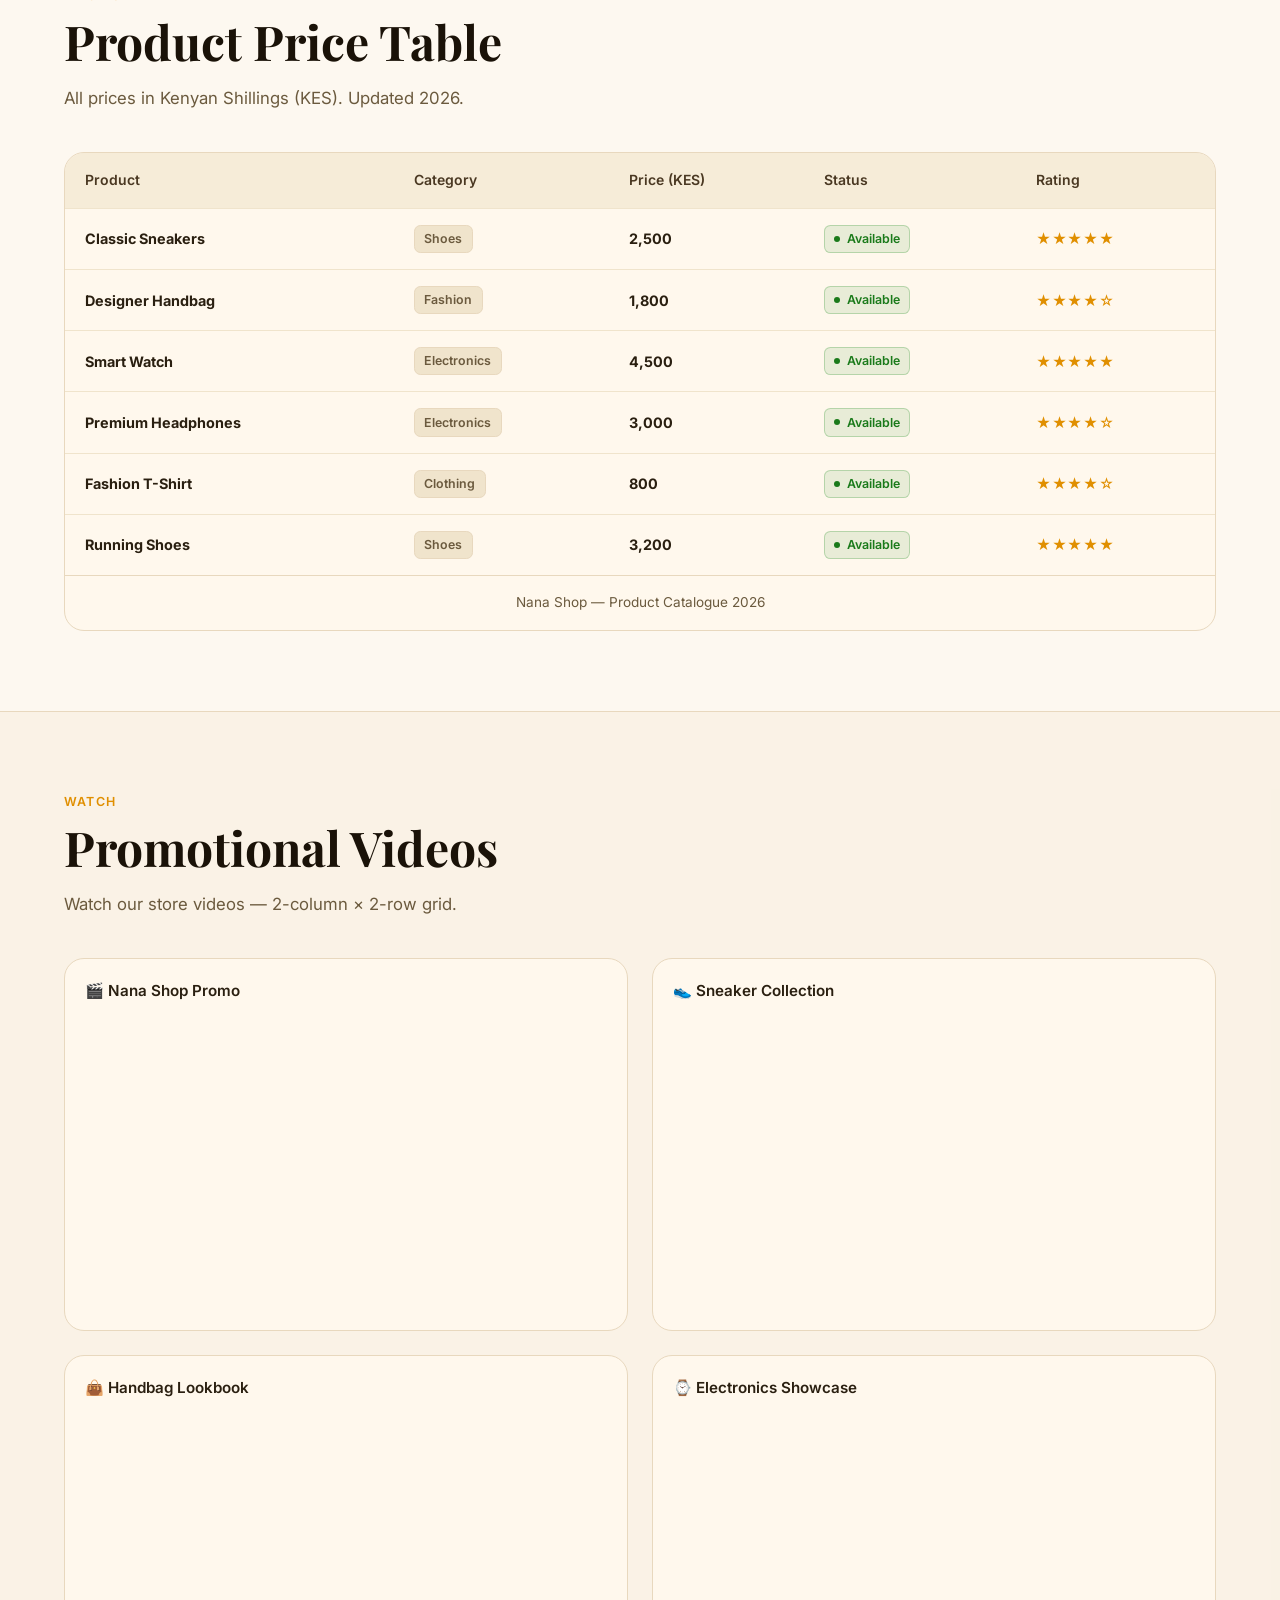
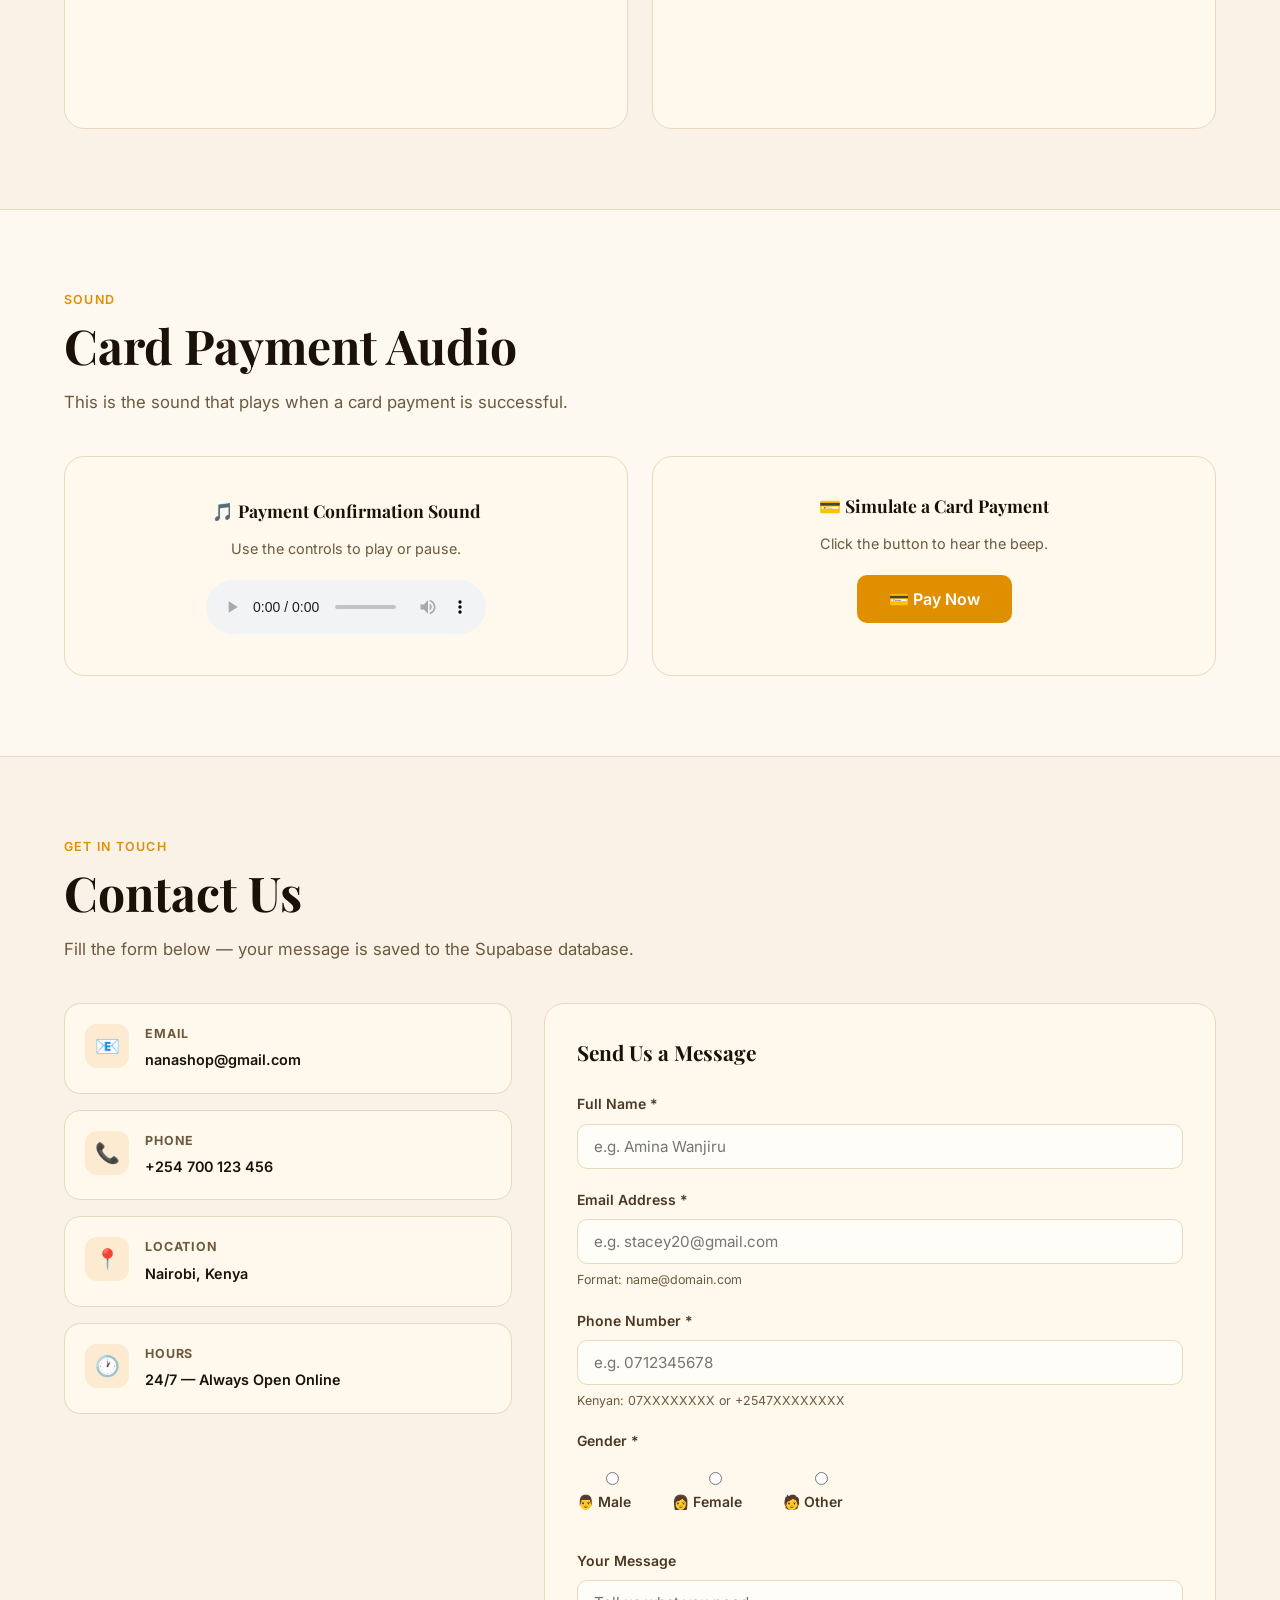
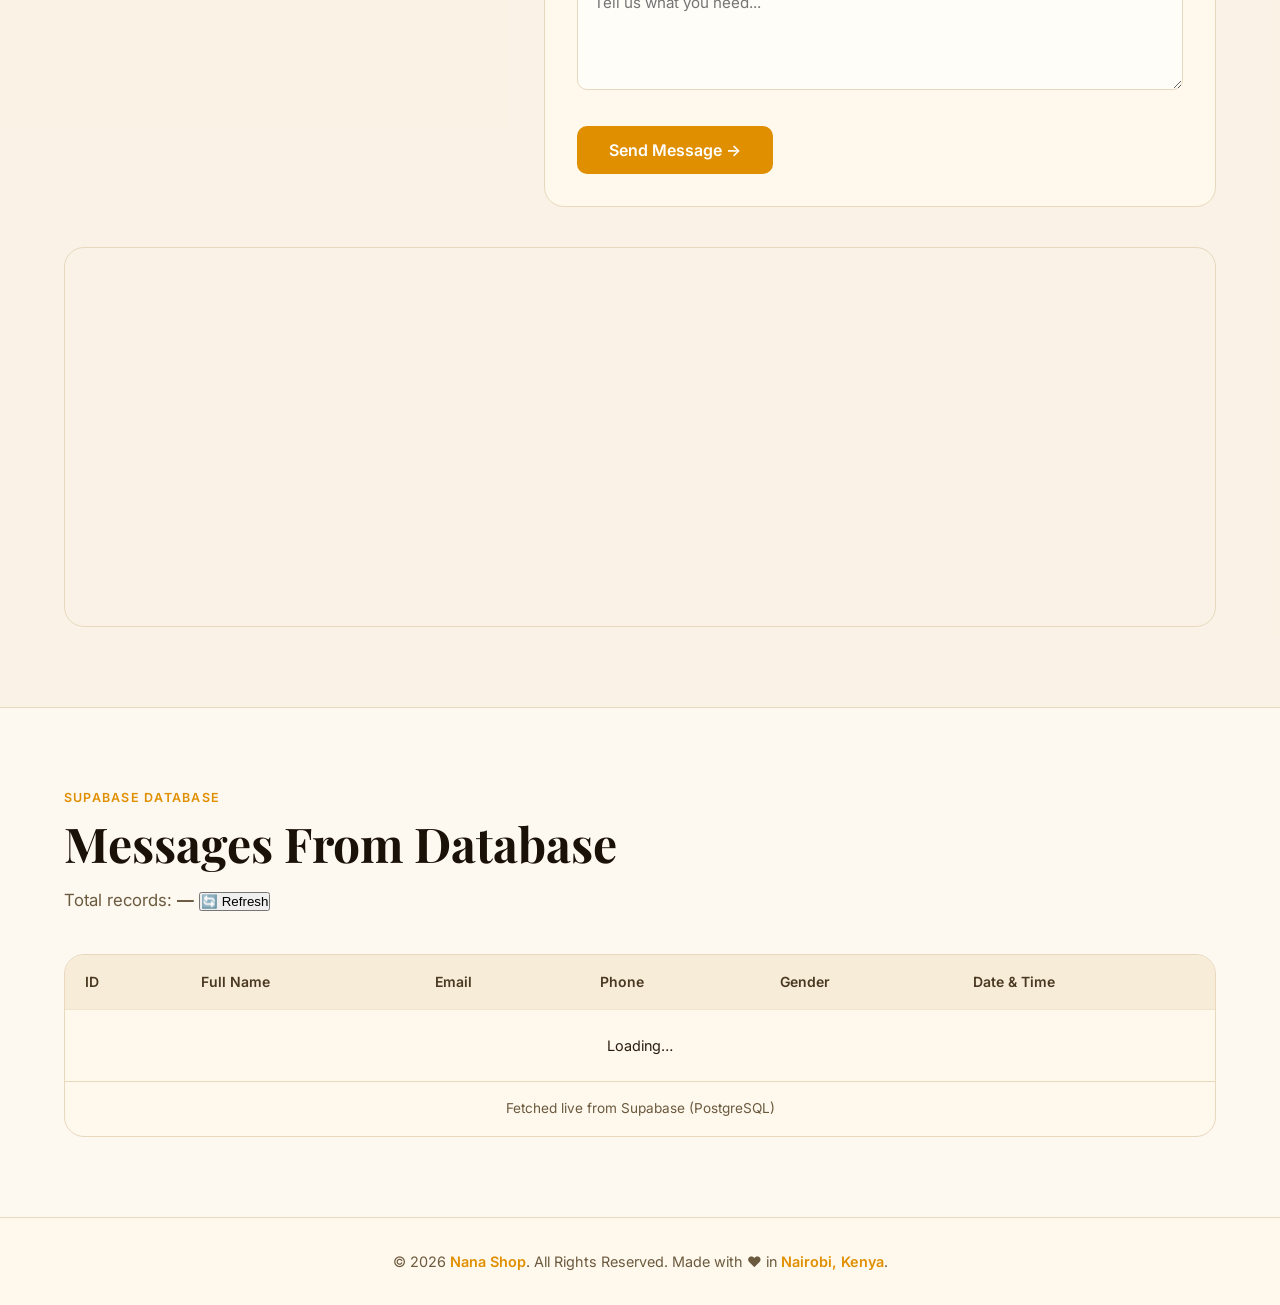
==== commit 66987528: "Update index.html" ====
--- a/index.html
+++ b/index.html
@@ -4,9 +4,11 @@
 <meta charset="UTF-8">
 <meta name="viewport" content="width=device-width, initial-scale=1.0">
 <title>Nana Shop — Kenya's Online Store</title>
-
 <link rel="stylesheet" href="style.css">
 <link href="https://fonts.googleapis.com/css2?family=Playfair+Display:wght@700;900&family=Inter:wght@300;400;500;600&display=swap" rel="stylesheet">
+
+<!-- Supabase CDN — loads the database library -->
+<script src="https://cdn.jsdelivr.net/npm/@supabase/supabase-js@2"></script>
 </head>
 <body>
 
@@ -17,8 +19,7 @@
     <div class="popup-icon">🛍️</div>
     <h2>Welcome to Nana Shop!</h2>
     <p>Your trusted online shopping store in Kenya. 🇰🇪<br><br>
-      Discover quality sneakers, handbags, electronics &amp; more —
-      all delivered to your door in Nairobi.</p>
+      Discover quality sneakers, handbags, electronics &amp; more — all delivered to your door in Nairobi.</p>
     <button class="popup-btn" onclick="closePopup()">Start Shopping →</button>
   </div>
 </div>
@@ -47,6 +48,7 @@
     <a href="#media">Video</a>
     <a href="#audio">Audio</a>
     <a href="#contact">Contact</a>
+    <a href="#messages">Messages DB</a>
     <a href="https://www.jumia.co.ke" target="_blank" class="external">Jumia Kenya 🔗</a>
   </div>
 </nav>
@@ -83,15 +85,11 @@
     <div class="featured-grid">
       <div class="featured-card">
         <img src="https://images.unsplash.com/photo-1542291026-7eec264c27ff?w=600&q=80" alt="Red Nike sneakers">
-        <div class="featured-card-info">
-          <p>Classic Sneakers</p><span class="price-tag">KES 2,500</span>
-        </div>
+        <div class="featured-card-info"><p>Classic Sneakers</p><span class="price-tag">KES 2,500</span></div>
       </div>
       <div class="featured-card">
         <img src="https://images.unsplash.com/photo-1584917865442-de89df76afd3?w=600&q=80" alt="Pink leather handbag">
-        <div class="featured-card-info">
-          <p>Designer Handbag</p><span class="price-tag">KES 1,800</span>
-        </div>
+        <div class="featured-card-info"><p>Designer Handbag</p><span class="price-tag">KES 1,800</span></div>
       </div>
     </div>
   </div>
@@ -104,17 +102,11 @@
   <div class="section">
     <div class="section-label">Our Story</div>
     <h2 class="section-title">About Us</h2>
-    <p class="section-sub">Nana Shop is an online store based in Nairobi, Kenya. We provide affordable and quality fashion and electronics.</p>
+    <p class="section-sub">Nana Shop is an online store based in Nairobi, Kenya.</p>
     <div class="about-grid">
       <div>
-        <div class="about-card">
-          <h3>🎯 Our Mission</h3>
-          <p>To make online shopping easy and affordable for every Kenyan.</p>
-        </div>
-        <div class="about-card">
-          <h3>🌍 Our Vision</h3>
-          <p>To become the leading online store in Kenya.</p>
-        </div>
+        <div class="about-card"><h3>🎯 Our Mission</h3><p>To make online shopping easy and affordable for every Kenyan.</p></div>
+        <div class="about-card"><h3>🌍 Our Vision</h3><p>To become the leading online store in Kenya.</p></div>
       </div>
       <div>
         <div class="about-card">
@@ -124,13 +116,8 @@
         <div class="about-card">
           <h3>📱 Electronics Subcategories (Nested List)</h3>
           <ul>
-            <li>Gadgets
-              <ul class="nested-list">
-                <li>Smart Watches</li><li>Headphones</li><li>Phones</li>
-              </ul>
-            </li>
-            <li>Accessories</li>
-            <li>Cables and Chargers</li>
+            <li>Gadgets<ul class="nested-list"><li>Smart Watches</li><li>Headphones</li><li>Phones</li></ul></li>
+            <li>Accessories</li><li>Cables and Chargers</li>
           </ul>
         </div>
       </div>
@@ -147,42 +134,12 @@
     <h2 class="section-title">Our Products</h2>
     <p class="section-sub">Click on the Smart Watch image to shop more on Jumia Kenya!</p>
     <div class="products-grid">
-      <div class="product-card">
-        <img src="https://images.unsplash.com/photo-1542291026-7eec264c27ff?w=600&q=80" alt="Classic Sneakers">
-        <div class="product-card-body"><p>Classic Sneakers</p>
-          <div class="product-meta"><span class="product-price">KES 2,500</span><button class="add-btn">+ Cart</button></div>
-        </div>
-      </div>
-      <div class="product-card">
-        <img src="https://images.unsplash.com/photo-1584917865442-de89df76afd3?w=600&q=80" alt="Designer Handbag">
-        <div class="product-card-body"><p>Designer Handbag</p>
-          <div class="product-meta"><span class="product-price">KES 1,800</span><button class="add-btn">+ Cart</button></div>
-        </div>
-      </div>
-      <a href="https://www.jumia.co.ke/smart-watches/" target="_blank" class="product-card">
-        <img src="https://images.unsplash.com/photo-1523275335684-37898b6baf30?w=600&q=80" alt="Smart Watch">
-        <div class="product-card-body"><p>Smart Watch 🔗</p>
-          <div class="product-meta"><span class="product-price">KES 4,500</span><button class="add-btn">Shop →</button></div>
-        </div>
-      </a>
-      <div class="product-card">
-        <img src="https://images.unsplash.com/photo-1505740420928-5e560c06d30e?w=600&q=80" alt="Premium Headphones">
-        <div class="product-card-body"><p>Premium Headphones</p>
-          <div class="product-meta"><span class="product-price">KES 3,000</span><button class="add-btn">+ Cart</button></div>
-        </div>
-      </div>
-      <div class="product-card">
-        <img src="https://images.unsplash.com/photo-1512436991641-6745cdb1723f?w=600&q=80" alt="Fashion Clothing">
-        <div class="product-card-body"><p>Fashion Clothing</p>
-          <div class="product-meta"><span class="product-price">KES 800</span><button class="add-btn">+ Cart</button></div>
-        </div>
-      </div>
-      <div class="product-card">
-        <img src="https://images.unsplash.com/photo-1491553895911-0055eca6402d?w=600&q=80" alt="Running Shoes">
-        <div class="product-card-body"><p>Running Shoes</p>
-          <div class="product-meta"><span class="product-price">KES 3,200</span><button class="add-btn">+ Cart</button></div>
-        </div>
-      </div>
+      <div class="product-card"><img src="https://images.unsplash.com/photo-1542291026-7eec264c27ff?w=600&q=80" alt="Classic Sneakers"><div class="product-card-body"><p>Classic Sneakers</p><div class="product-meta"><span class="product-price">KES 2,500</span><button class="add-btn">+ Cart</button></div></div></div>
+      <div class="product-card"><img src="https://images.unsplash.com/photo-1584917865442-de89df76afd3?w=600&q=80" alt="Designer Handbag"><div class="product-card-body"><p>Designer Handbag</p><div class="product-meta"><span class="product-price">KES 1,800</span><button class="add-btn">+ Cart</button></div></div></div>
+      <a href="https://www.jumia.co.ke/smart-watches/" target="_blank" class="product-card"><img src="https://images.unsplash.com/photo-1523275335684-37898b6baf30?w=600&q=80" alt="Smart Watch"><div class="product-card-body"><p>Smart Watch 🔗</p><div class="product-meta"><span class="product-price">KES 4,500</span><button class="add-btn">Shop →</button></div></div></a>
+      <div class="product-card"><img src="https://images.unsplash.com/photo-1505740420928-5e560c06d30e?w=600&q=80" alt="Premium Headphones"><div class="product-card-body"><p>Premium Headphones</p><div class="product-meta"><span class="product-price">KES 3,000</span><button class="add-btn">+ Cart</button></div></div></div>
+      <div class="product-card"><img src="https://images.unsplash.com/photo-1512436991641-6745cdb1723f?w=600&q=80" alt="Fashion Clothing"><div class="product-card-body"><p>Fashion Clothing</p><div class="product-meta"><span class="product-price">KES 800</span><button class="add-btn">+ Cart</button></div></div></div>
+      <div class="product-card"><img src="https://images.unsplash.com/photo-1491553895911-0055eca6402d?w=600&q=80" alt="Running Shoes"><div class="product-card-body"><p>Running Shoes</p><div class="product-meta"><span class="product-price">KES 3,200</span><button class="add-btn">+ Cart</button></div></div></div>
     </div>
   </div>
 </section>
@@ -217,9 +174,7 @@
     <div class="table-wrapper">
       <table>
         <caption>Nana Shop — Product Catalogue 2026</caption>
-        <thead>
-          <tr><th>Product</th><th>Category</th><th>Price (KES)</th><th>Status</th><th>Rating</th></tr>
-        </thead>
+        <thead><tr><th>Product</th><th>Category</th><th>Price (KES)</th><th>Status</th><th>Rating</th></tr></thead>
         <tbody>
           <tr><td><strong>Classic Sneakers</strong></td><td><span class="cat-pill">Shoes</span></td><td><strong>2,500</strong></td><td><span class="status-badge">Available</span></td><td><span class="stars">★★★★★</span></td></tr>
           <tr><td><strong>Designer Handbag</strong></td><td><span class="cat-pill">Fashion</span></td><td><strong>1,800</strong></td><td><span class="status-badge">Available</span></td><td><span class="stars">★★★★☆</span></td></tr>
@@ -240,24 +195,12 @@
   <div class="section">
     <div class="section-label">Watch</div>
     <h2 class="section-title">Promotional Videos</h2>
-    <p class="section-sub">Watch our store videos below — displayed in a 2-column × 2-row grid.</p>
+    <p class="section-sub">Watch our store videos — 2-column × 2-row grid.</p>
     <div class="video-grid">
-      <div class="video-card">
-        <div class="video-label">🎬 Nana Shop Promo</div>
-        <iframe src="https://www.youtube.com/embed/3DdJ1JynG8M" title="Online Shopping" allowfullscreen></iframe>
-      </div>
-      <div class="video-card">
-        <div class="video-label">👟 Sneaker Collection</div>
-        <iframe src="https://www.youtube.com/embed/hoV0ObF1XjE" title="Fashion Collection" allowfullscreen></iframe>
-      </div>
-      <div class="video-card">
-        <div class="video-label">👜 Handbag Lookbook</div>
-        <iframe src="https://www.youtube.com/embed/99KQJzj7Dkg" title="Accessories Collection" allowfullscreen></iframe>
-      </div>
-      <div class="video-card">
-        <div class="video-label">⌚ Electronics Showcase</div>
-        <iframe src="https://www.youtube.com/embed/O_K5RVD_mqc" title="Electronics Showcase" allowfullscreen></iframe>
-      </div>
+      <div class="video-card"><div class="video-label">🎬 Nana Shop Promo</div><iframe src="https://www.youtube.com/embed/3DdJ1JynG8M" title="Online Shopping" allowfullscreen></iframe></div>
+      <div class="video-card"><div class="video-label">👟 Sneaker Collection</div><iframe src="https://www.youtube.com/embed/hoV0ObF1XjE" title="Fashion Collection" allowfullscreen></iframe></div>
+      <div class="video-card"><div class="video-label">👜 Handbag Lookbook</div><iframe src="https://www.youtube.com/embed/99KQJzj7Dkg" title="Accessories Collection" allowfullscreen></iframe></div>
+      <div class="video-card"><div class="video-label">⌚ Electronics Showcase</div><iframe src="https://www.youtube.com/embed/O_K5RVD_mqc" title="Electronics Showcase" allowfullscreen></iframe></div>
     </div>
   </div>
 </section>
@@ -269,19 +212,16 @@
   <div class="section">
     <div class="section-label">Sound</div>
     <h2 class="section-title">Card Payment Audio</h2>
-    <p class="section-sub">This is the sound that plays when a card payment is successful at Nana Shop.</p>
+    <p class="section-sub">This is the sound that plays when a card payment is successful.</p>
     <div class="audio-grid">
       <div class="audio-card">
         <h3>🎵 Payment Confirmation Sound</h3>
-        <p>Use the controls below to play, pause, or adjust the volume.</p>
-        <audio controls>
-          <source src="https://www.soundjay.com/misc/sounds/cash-register-1.mp3" type="audio/mpeg">
-          Your browser does not support the audio element.
-        </audio>
+        <p>Use the controls to play or pause.</p>
+        <audio controls><source src="https://www.soundjay.com/misc/sounds/cash-register-1.mp3" type="audio/mpeg">Your browser does not support audio.</audio>
       </div>
       <div class="audio-card">
         <h3>💳 Simulate a Card Payment</h3>
-        <p>Click the button below to hear the card payment beep sound.</p>
+        <p>Click the button to hear the beep.</p>
         <button class="pay-btn" onclick="playPaymentSound()">💳 Pay Now</button>
         <div id="payment-msg">✅ Payment Successful! Thank you for shopping at Nana Shop.</div>
       </div>
@@ -291,49 +231,37 @@
 
 <hr class="section-divider">
 
-<!-- CONTACT -->
+<!-- CONTACT — saves to Supabase -->
 <section id="contact">
   <div class="section">
     <div class="section-label">Get In Touch</div>
     <h2 class="section-title">Contact Us</h2>
-    <p class="section-sub">If you have any questions or want to place an order, reach us below.</p>
+    <p class="section-sub">Fill the form below — your message is saved to the Supabase database.</p>
     <div class="contact-grid">
       <div class="contact-info">
-        <div class="contact-item">
-          <div class="contact-icon">📧</div>
-          <div><strong>Email</strong><span>nanashop@gmail.com</span></div>
-        </div>
-        <div class="contact-item">
-          <div class="contact-icon">📞</div>
-          <div><strong>Phone</strong><span>+254 700 123 456</span></div>
-        </div>
-        <div class="contact-item">
-          <div class="contact-icon">📍</div>
-          <div><strong>Location</strong><span>Nairobi, Kenya</span></div>
-        </div>
-        <div class="contact-item">
-          <div class="contact-icon">🕐</div>
-          <div><strong>Hours</strong><span>24/7 — Always Open Online</span></div>
-        </div>
+        <div class="contact-item"><div class="contact-icon">📧</div><div><strong>Email</strong><span>nanashop@gmail.com</span></div></div>
+        <div class="contact-item"><div class="contact-icon">📞</div><div><strong>Phone</strong><span>+254 700 123 456</span></div></div>
+        <div class="contact-item"><div class="contact-icon">📍</div><div><strong>Location</strong><span>Nairobi, Kenya</span></div></div>
+        <div class="contact-item"><div class="contact-icon">🕐</div><div><strong>Hours</strong><span>24/7 — Always Open Online</span></div></div>
       </div>
       <div class="contact-form">
         <h3>Send Us a Message</h3>
         <div class="form-group">
           <label for="fname">Full Name *</label>
           <input type="text" id="fname" placeholder="e.g. Amina Wanjiru" oninput="validateName()">
-          <div class="field-error" id="fname-error">❌ Name must be at least 2 characters long.</div>
+          <div class="field-error" id="fname-error">❌ Name must be at least 2 characters.</div>
         </div>
         <div class="form-group">
           <label for="femail">Email Address *</label>
           <input type="email" id="femail" placeholder="e.g. stacey20@gmail.com" oninput="validateEmail()">
-          <div class="field-hint">Format: name@domain.com &nbsp;e.g. stacey20@gmail.com</div>
-          <div class="field-error" id="femail-error">❌ Please enter a valid email like stacey20@gmail.com</div>
+          <div class="field-hint">Format: name@domain.com</div>
+          <div class="field-error" id="femail-error">❌ Please enter a valid email.</div>
         </div>
         <div class="form-group">
           <label for="fphone">Phone Number *</label>
-          <input type="tel" id="fphone" placeholder="e.g. 0712345678 or +254712345678" oninput="validatePhone()">
-          <div class="field-hint">Kenyan number: 07XXXXXXXX or +2547XXXXXXXX</div>
-          <div class="field-error" id="fphone-error">❌ Enter a valid Kenyan phone number e.g. 0712345678</div>
+          <input type="tel" id="fphone" placeholder="e.g. 0712345678" oninput="validatePhone()">
+          <div class="field-hint">Kenyan: 07XXXXXXXX or +2547XXXXXXXX</div>
+          <div class="field-error" id="fphone-error">❌ Enter a valid Kenyan phone number.</div>
         </div>
         <div class="form-group">
           <label>Gender *</label>
@@ -349,12 +277,36 @@
           <textarea id="fmessage" placeholder="Tell us what you need..."></textarea>
         </div>
         <button class="submit-btn" onclick="submitForm()">Send Message →</button>
-        <div class="form-success" id="form-success">🎉 Message sent successfully! We will get back to you within 24 hours.</div>
+        <div class="form-success" id="form-success">🎉 Saved to Supabase database!</div>
       </div>
     </div>
     <div class="map-wrapper">
-      <iframe src="https://maps.google.com/maps?q=Nairobi+CBD+Kenya&t=&z=14&ie=UTF8&iwloc=&output=embed"
-              title="Nana Shop Location in Nairobi Kenya"></iframe>
+      <iframe src="https://maps.google.com/maps?q=Nairobi+CBD+Kenya&t=&z=14&ie=UTF8&iwloc=&output=embed" title="Nana Shop Location"></iframe>
+    </div>
+  </div>
+</section>
+
+<hr class="section-divider">
+
+<!-- MESSAGES — fetched from Supabase -->
+<section id="messages">
+  <div class="section">
+    <div class="section-label">Supabase Database</div>
+    <h2 class="section-title">Messages From Database</h2>
+    <p class="section-sub">
+      Total records: <strong id="messages-count">—</strong>
+      <button class="refresh-btn" onclick="loadMessages()">🔄 Refresh</button>
+    </p>
+    <div class="table-wrapper">
+      <table>
+        <caption>Fetched live from Supabase (PostgreSQL)</caption>
+        <thead>
+          <tr><th>ID</th><th>Full Name</th><th>Email</th><th>Phone</th><th>Gender</th><th>Date &amp; Time</th></tr>
+        </thead>
+        <tbody id="messages-table-body">
+          <tr><td colspan="6" style="text-align:center;padding:1.5rem;">Loading…</td></tr>
+        </tbody>
+      </table>
     </div>
   </div>
 </section>
@@ -363,8 +315,7 @@
 <footer>
   <p>&#169; 2026 <span>Nana Shop</span>. All Rights Reserved. Made with &#10084;&#65039; in <span>Nairobi, Kenya</span>.</p>
 </footer>
-  <script src="https://cdn.jsdelivr.net/npm/@supabase/supabase-js"></script>
+
 <script src="script.js"></script>
-  
 </body>
 </html>
